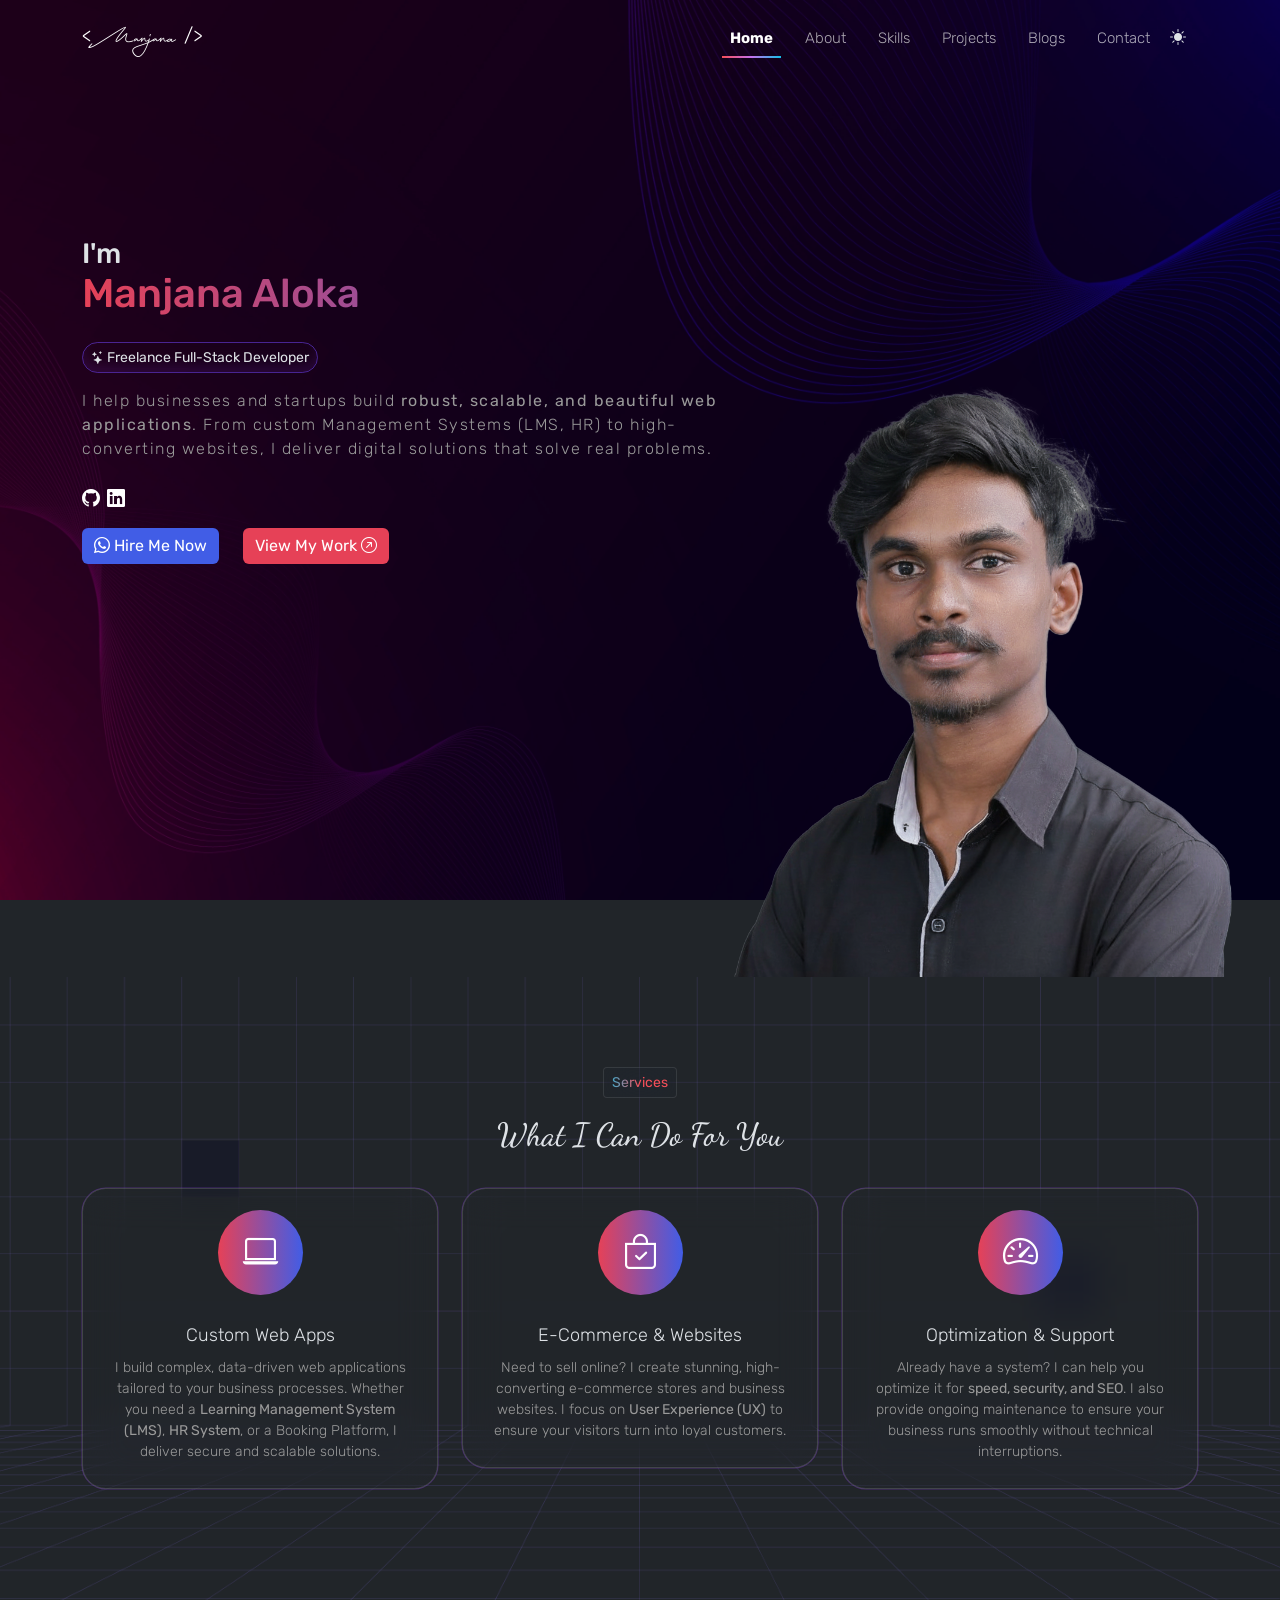
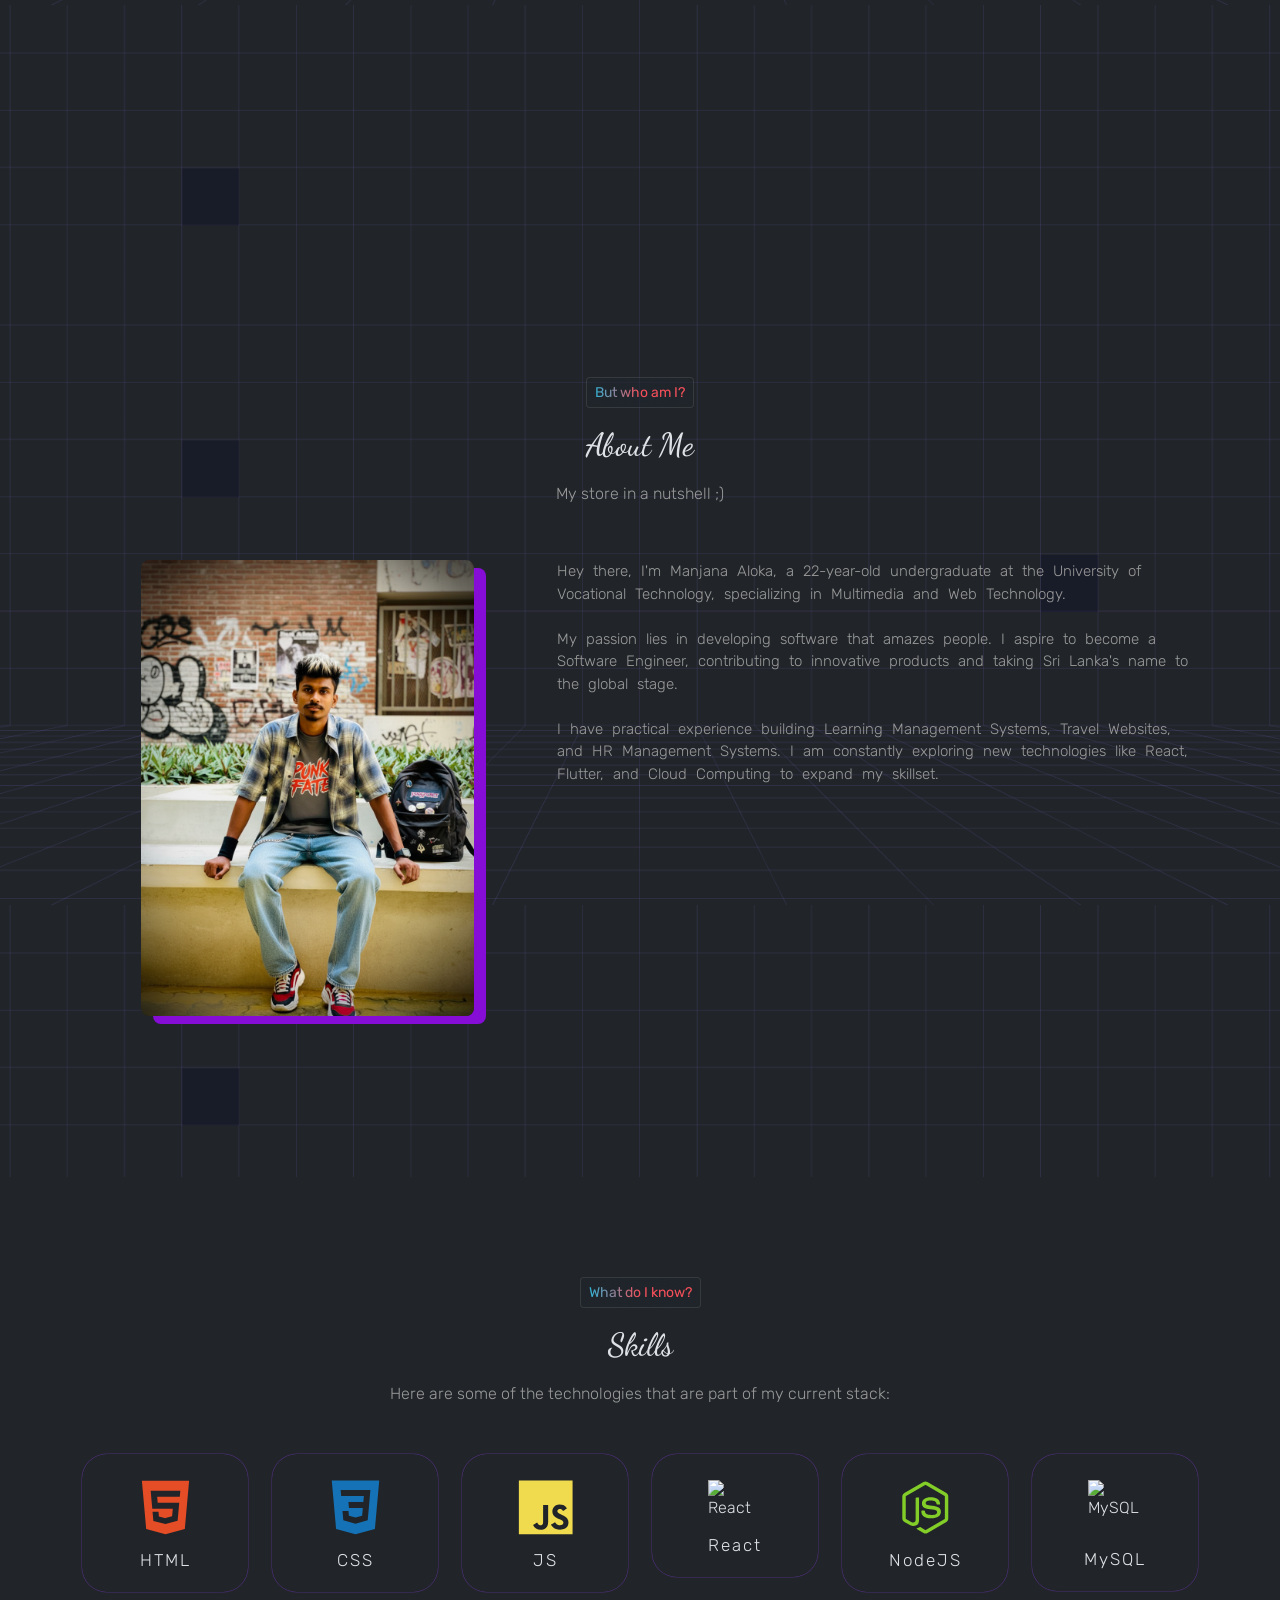
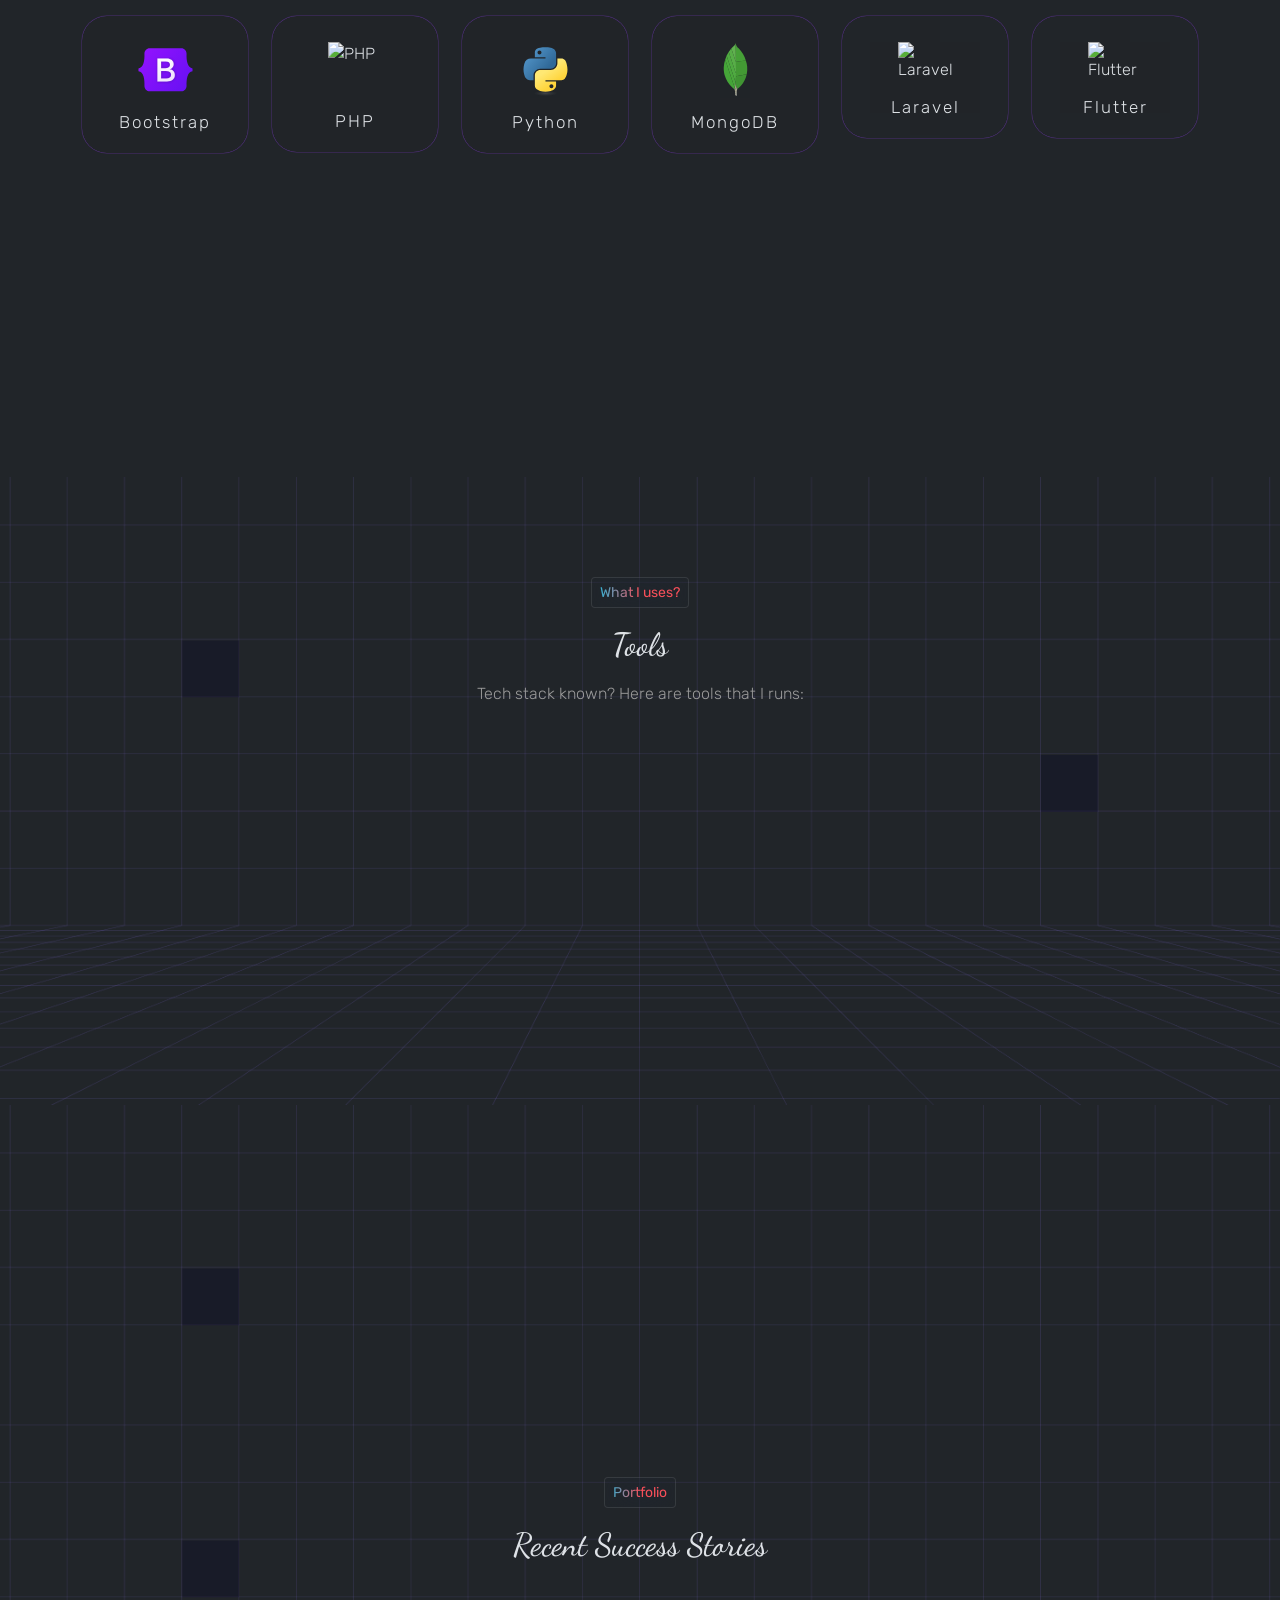
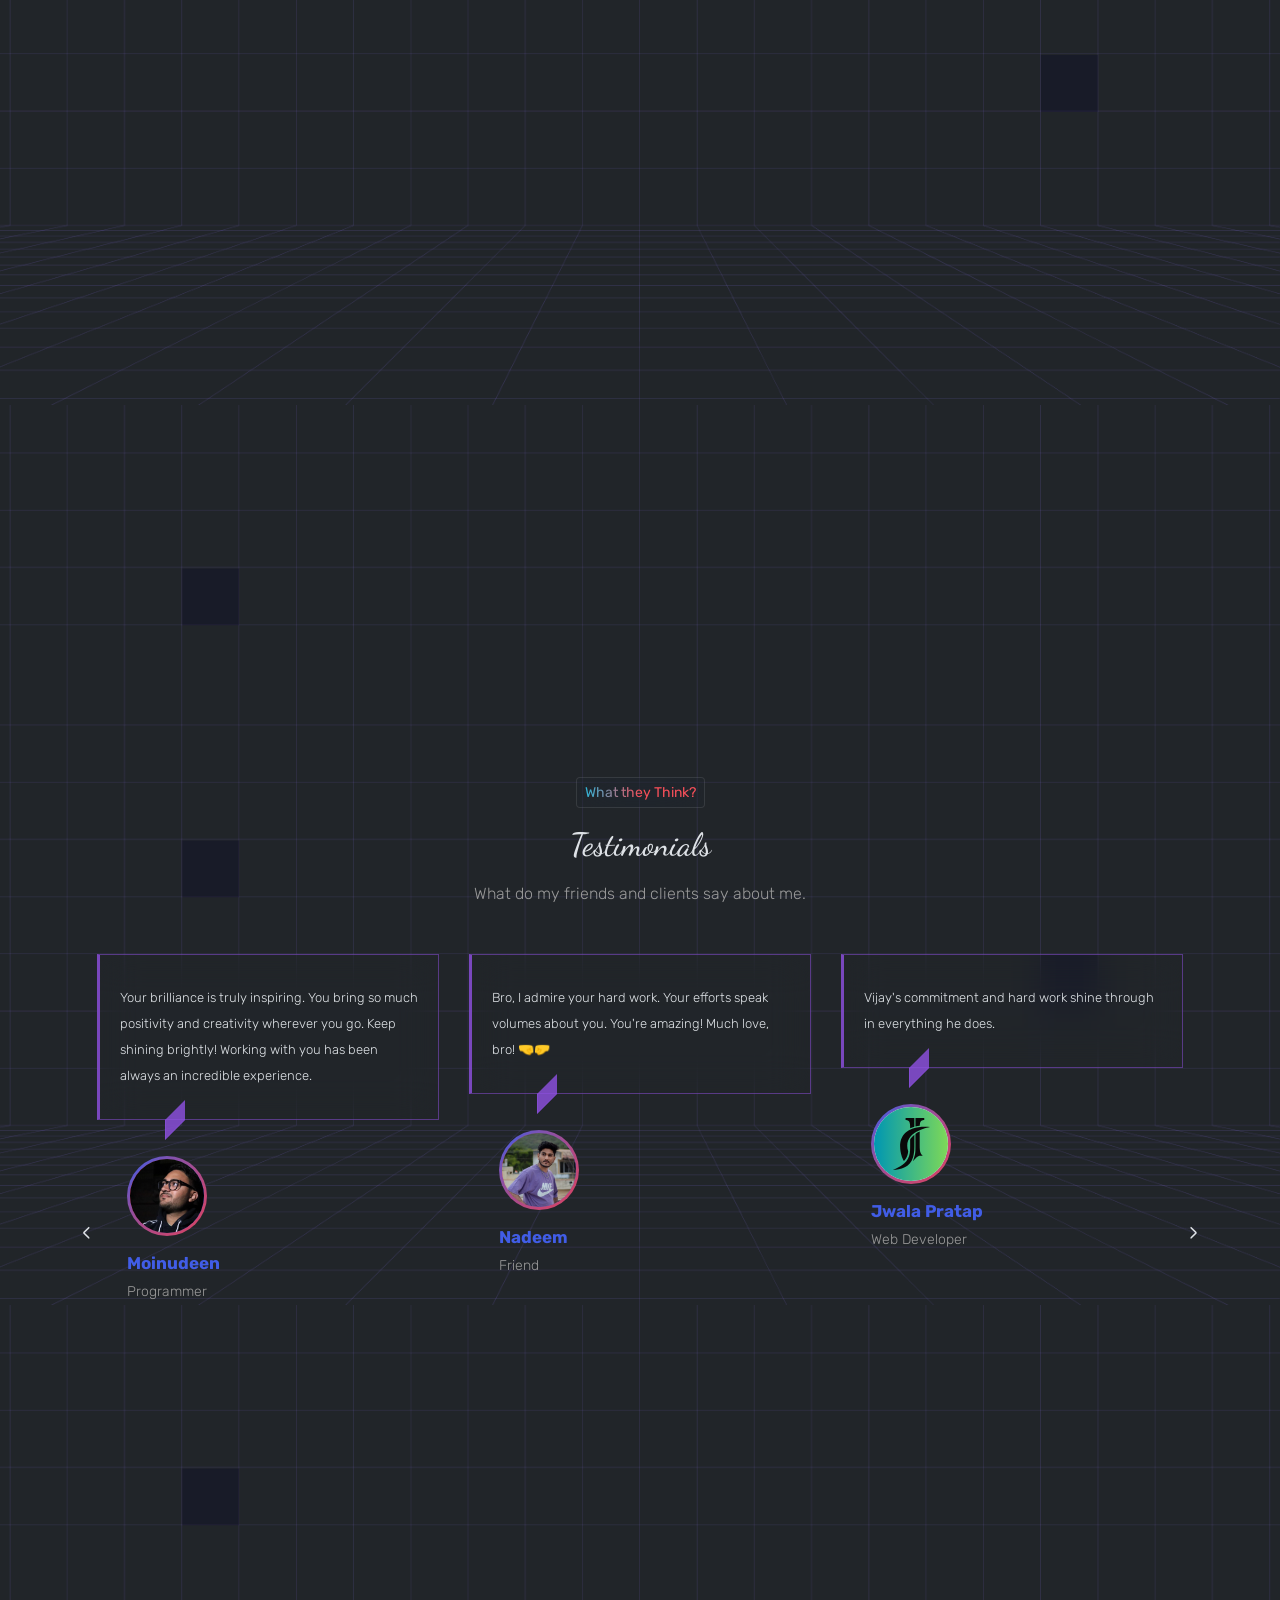
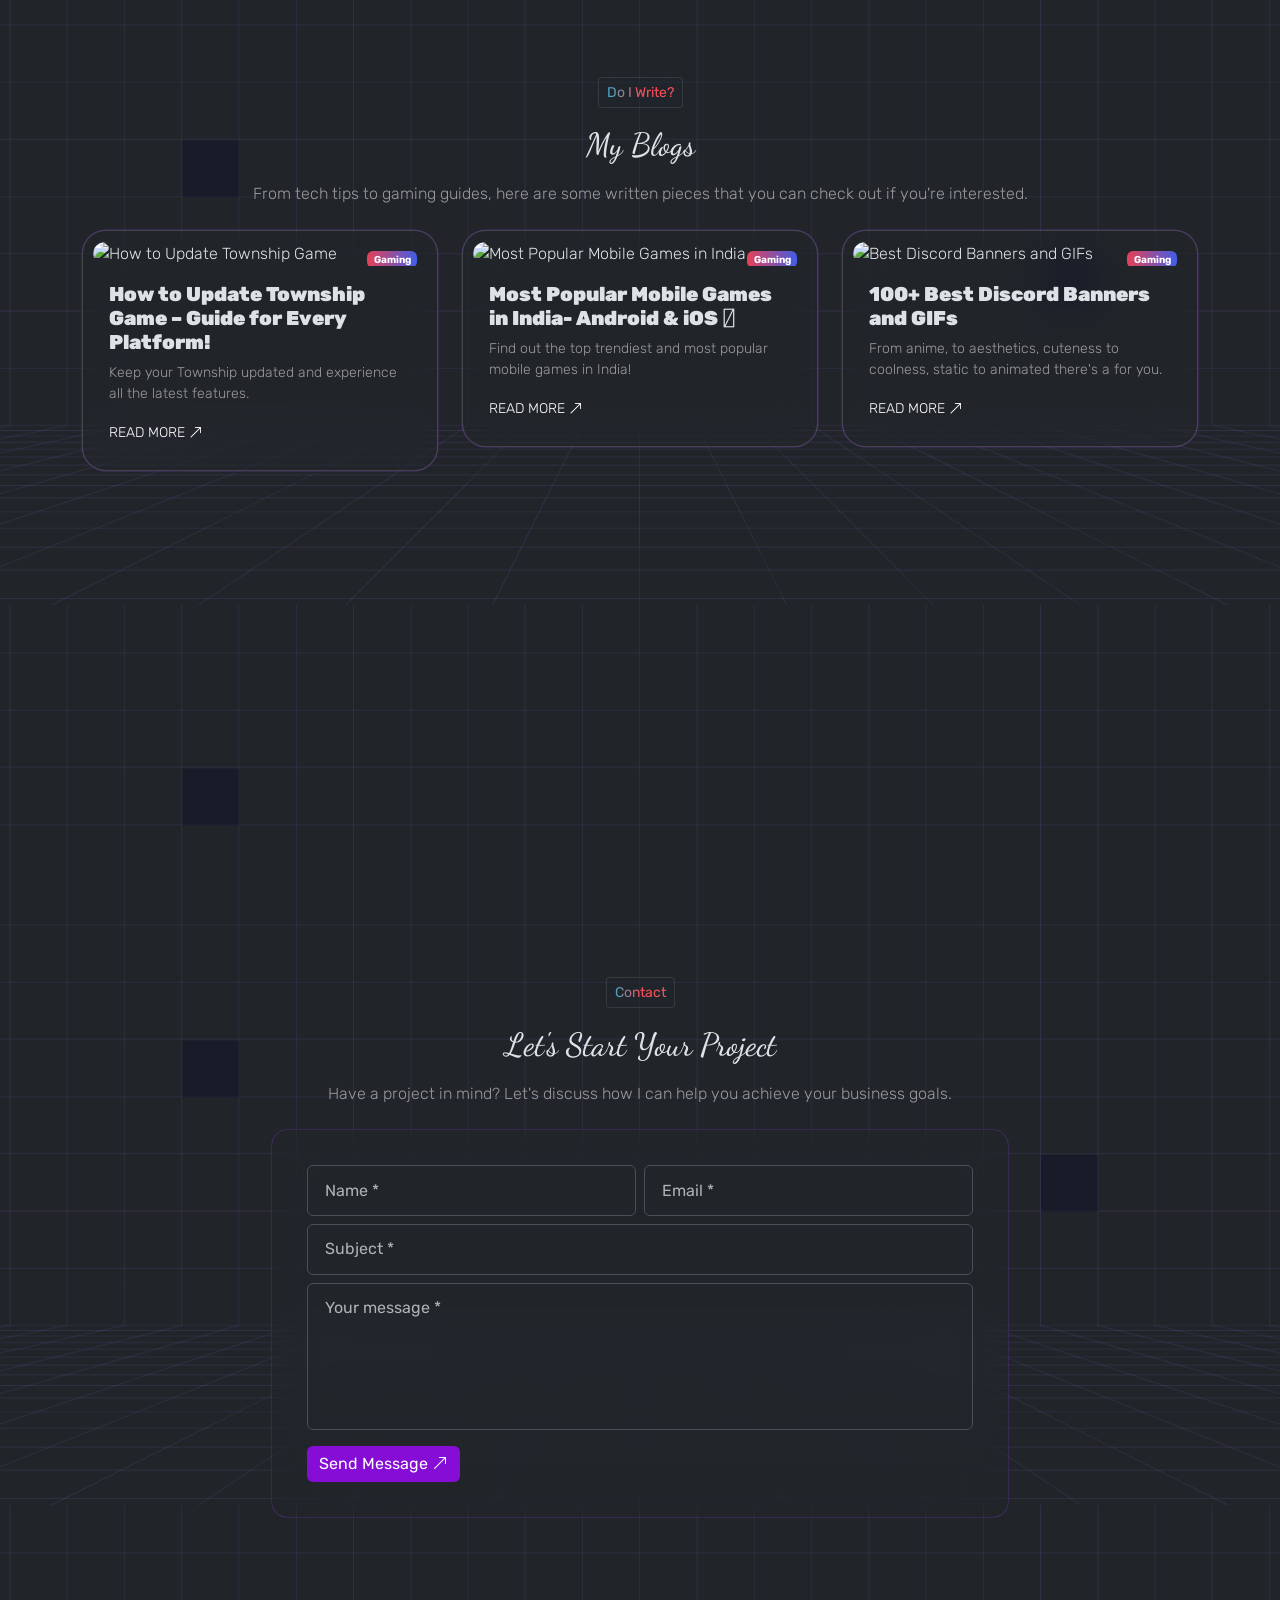
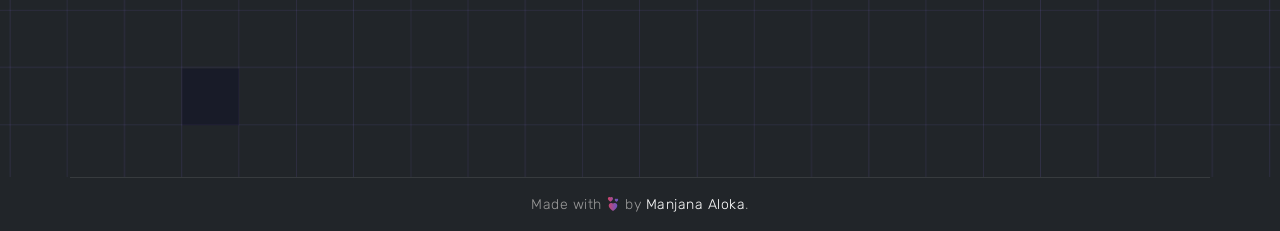
==== index.html @ 44c7d049 "asd" ====
<!DOCTYPE html>
<html lang="en">

<head>
    <meta charset="UTF-8">
    <meta name="viewport" content="width=device-width, initial-scale=1.0">

    <!-- Primary Meta Tags -->
    <title>Manjana Aloka | Expert Full-Stack Developer & Software Engineer in Sri Lanka</title>
    <meta name="title" content="Manjana Aloka | Expert Full-Stack Developer & Software Engineer in Sri Lanka">
    <meta name="description"
        content="Looking for a professional Full-Stack Developer? Manjana Aloka specializes in building custom Web Applications, LMS, and E-commerce solutions. Hire a top-rated software engineer for your next project.">
    <meta name="keywords"
        content="Manjana Aloka, Full-Stack Developer Sri Lanka, Web Developer, Software Engineer, LMS Developer, Custom Web Applications, PHP Developer, React Developer, Freelance Developer Sri Lanka">
    <meta name="author" content="Manjana Aloka">
    <meta name="robots" content="index, follow">

    <!-- Open Graph Meta Tags / Facebook -->
    <meta property="og:type" content="website">
    <meta property="og:url" content="https://manjanaaloka.github.io/manjana/">
    <meta property="og:title" content="Manjana Aloka | Expert Full-Stack Developer & Software Engineer">
    <meta property="og:description"
        content="I build robust, scalable, and beautiful web applications. From custom Management Systems to high-converting websites, I deliver digital solutions that solve real problems.">
    <meta property="og:image" content="assets/images/portrait.png">

    <!-- Twitter Meta Tags -->
    <meta name="twitter:card" content="summary_large_image">
    <meta property="twitter:domain" content="manjanaaloka.github.io">
    <meta property="twitter:url" content="https://manjanaaloka.github.io/manjana/">
    <meta name="twitter:title" content="Manjana Aloka | Expert Full-Stack Developer & Software Engineer">
    <meta name="twitter:description"
        content="I build robust, scalable, and beautiful web applications. From custom Management Systems to high-converting websites, I deliver digital solutions that solve real problems.">
    <meta name="twitter:image" content="assets/images/portrait.png">

    <!-- Schema.org JSON-LD -->
    <script type="application/ld+json">
    {
      "@context": "https://schema.org",
      "@type": "Person",
      "name": "Manjana Aloka",
      "url": "https://manjanaaloka.github.io/manjana/",
      "image": "https://manjanaaloka.github.io/manjana/assets/images/portrait.png",
      "jobTitle": "Full-Stack Developer",
      "worksFor": {
        "@type": "Organization",
        "name": "Freelance"
      },
      "sameAs": [
        "https://github.com/ManjanaAloka",
        "https://www.linkedin.com/in/y-k-m-aloka-3852522a0/"
      ],
      "description": "Expert Full-Stack Developer specializing in custom web applications, LMS, and business solutions."
    }
    </script>



    <!-- Favicon -->
    <link rel="icon" href="assets/images/vj.webp" type="image/x-icon">

    <!-- Google Fonts: Rubik -->
    <link rel="stylesheet" href="https://fonts.googleapis.com/css?family=Rubik&amp;display=swap">

    <!-- Stylesheets -->
    <link rel="stylesheet" href="assets/css/aos.css">
    <link rel="stylesheet" href="assets/css/owl.carousel.min.css">
    <link rel="stylesheet" href="assets/css/bootstrap.min.css">
    <link rel="stylesheet" href="assets/css/bootstrap-icons.min.css">
    <link rel="stylesheet" href="assets/css/style.css">

    <!-- Preload Important resources -->
    <link rel="preload" href="assets/css/aos.css" as="style">
    <link rel="preload" href="assets/css/owl.carousel.min.css" as="style">
    <link rel="preload" href="assets/css/bootstrap.min.css" as="style" />
    <link rel="preload" href="assets/css/bootstrap-icons.min.css" as="style" />
    <link rel="preload" href="assets/css/style.css" as="style" />

    <!-- MS-Clarity Analytics -->
    <script type="text/javascript">
        (function (c, l, a, r, i, t, y) {
            c[a] = c[a] || function () {
                (c[a].q = c[a].q || []).push(arguments)
            };
            t = l.createElement(r);
            t.async = 1;
            t.src = "https://www.clarity.ms/tag/" + i;
            y = l.getElementsByTagName(r)[0];
            y.parentNode.insertBefore(t, y);
        })(window, document, "clarity", "script", "phycesbqlg");
    </script>

</head>

<body data-bs-theme="dark" data-bs-spy="scroll" data-bs-target="#navbar">

    <!-- Preloader -->
    <div id="preloader"></div>

    <!-- Header -->
    <header id="header">
        <nav id="navbar" class="navbar navbar-expand-md">
            <div class="container">
                <a href="/" class="navbar-brand logo">
                    <span>
                        <<span class="logo-name">Manjana
                    </span><span>/></span>
                </a>
                <div class="offcanvas offcanvas-end" tabindex="-1" id="offcanvasNavbar"
                    aria-labelledby="offcanvasNavbarMenu">
                    <div class="offcanvas-header">
                        <a href="/" class="offcanvas-title navbar-brand logo" id="offcanvasNavbarMenu"
                            data-aos="fade-down" data-aos-delay="600">
                            <span class="logo-name">
                                <img src="assets/images/vj.webp" alt="Manjana Aloka">
                            </span>
                        </a>
                        <button type="button" class="navbar-toggler" data-bs-dismiss="offcanvas"
                            aria-label="Close Navigation Menu"><i class="bi bi-x toggle-icon"></i></button>
                    </div>
                    <div class="offcanvas-body">
                        <ul class="navbar-nav nav-underline justify-content-end flex-grow-1">
                            <li class="nav-item" data-aos="fade-down" data-aos-delay="500" data-bs-dismiss="offcanvas">
                                <a href="#hero" class="nav-link active" aria-current="page">Home</a>
                            </li>
                            <li class="nav-item" data-aos="fade-down" data-aos-delay="600" data-bs-dismiss="offcanvas">
                                <a href="#about" class="nav-link">About</a>
                            </li>
                            <li class="nav-item" data-aos="fade-down" data-aos-delay="700" data-bs-dismiss="offcanvas">
                                <a href="#skills" class="nav-link">Skills</a>
                            </li>
                            <li class="nav-item" data-aos="fade-down" data-aos-delay="800" data-bs-dismiss="offcanvas">
                                <a href="#projects" class="nav-link">Projects</a>
                            </li>
                            <li class="nav-item" data-aos="fade-down" data-aos-delay="900" data-bs-dismiss="offcanvas">
                                <a href="#blogs" class="nav-link">Blogs</a>
                            </li>
                            <li class="nav-item" data-aos="fade-down" data-aos-delay="1000" data-bs-dismiss="offcanvas">
                                <a href="#contact" class="nav-link">Contact</a>
                            </li>
                        </ul>
                    </div>
                </div>
                <button class="btn border-0" id="switchTheme" data-aos="fade-down" data-aos-delay="600"><i
                        class="bi bi-brightness-high-fill"></i></button>
                <button class="navbar-toggler border-0" type="button" data-bs-toggle="offcanvas"
                    data-bs-target="#offcanvasNavbar" aria-controls="offcanvasNavbar"
                    aria-label="Toggle Navigation Menu" data-aos="fade-down" data-aos-delay="600"><i
                        class="bi bi-list toggle-icon"></i></button>
            </div>
        </nav>
    </header>

    <!-- Hero -->
    <section id="hero">
        <div class="container">
            <div class="row about-content">
                <div class="col-lg-5 order-lg-2">
                    <div class="hero-portrait">
                        <div class="pic" data-aos="fade-up" data-aos-delay="600"></div>
                    </div>
                </div>
                <div class="col-lg-7 order-lg-1 hero-content">
                    <span class="h3" data-aos="fade-up" data-aos-delay="0">I'm</span>
                    <h1 class="name" data-aos="fade-up" data-aos-delay="200"><span>Manjana Aloka</h1>
                    <button type="button" class="btn btn-sm mt-3 mb-3 btn-showcase" data-aos="fade-up"
                        data-aos-delay="400"><i class="bi bi-stars"></i> Freelance Full-Stack Developer</button>
                    <p class="tagline mb-3" data-aos="fade-up" data-aos-delay="600">
                        I help businesses and startups build <strong>robust, scalable, and beautiful web
                            applications</strong>.
                        From custom Management Systems (LMS, HR) to high-converting websites, I deliver digital
                        solutions that solve real problems.
                    </p>
                    <div class="social-icons pb-2 pt-2 mb-2">
                        <a href="https://github.com/ManjanaAloka" target="_blank" class="github" data-aos="fade-up"
                            data-aos-delay="620"><i class="bi bi-github"></i></a>
                        <a href="https://www.linkedin.com/in/y-k-m-aloka-3852522a0/" target="_blank" class="linkedin"
                            data-aos="fade-up" data-aos-delay="690"><i class="bi bi-linkedin"></i></a>
                    </div>
                    <div class="d-flex call-to-action">
                        <a href="https://wa.me/94766356997" data-aos="fade-up" data-aos-delay="700"><button
                                type="button" class="btn me-4 primary-bg-btn"><i class="bi bi-whatsapp"></i> Hire Me
                                Now</button></a>
                        <a href="#projects" data-aos="fade-up" data-aos-delay="800"><button type="button"
                                class="btn btn-light secondary-bg-btn">View My Work <i
                                    class="bi bi-arrow-up-right-circle"></i></button></a>
                    </div>
                </div>
            </div>
        </div>
    </section>

    <!-- Things I Love -->
    <section id="things-i-love">
        <div class="container">
            <h6 class="text-center"><span class="btn btn-sm theme-button theme-text">Services</span></h6>
            <h2 class="section-heading text-center">What I Can Do For You</h2>
            <div class="row justify-content-center pt-3 gy-4">
                <div class="col-lg-4 col-md-6" data-aos="fade-up">
                    <div class="card">
                        <div class="circle-container">
                            <div class="circle"><i class="bi bi-laptop"></i></div>
                        </div>
                        <div class="card-body">
                            <p class="card-title">Custom Web Apps</p>
                            <p class="card-text">I build complex, data-driven web applications tailored to your business
                                processes. Whether you need a <strong>Learning Management System (LMS)</strong>,
                                <strong>HR System</strong>, or a Booking Platform, I deliver secure and scalable
                                solutions.
                            </p>
                        </div>
                    </div>
                </div>
                <div class="col-lg-4 col-md-6" data-aos="fade-up">
                    <div class="card">
                        <div class="circle-container">
                            <div class="circle"><i class="bi bi-bag-check"></i></i>
                            </div>
                        </div>
                        <div class="card-body">
                            <p class="card-title">E-Commerce & Websites</p>
                            <p class="card-text">Need to sell online? I create stunning, high-converting e-commerce
                                stores and business websites. I focus on <strong>User Experience (UX)</strong> to ensure
                                your visitors turn into loyal customers.</p>
                        </div>
                    </div>
                </div>
                <div class="col-lg-4 col-md-6" data-aos="fade-up">
                    <div class="card">
                        <div class="circle-container">
                            <div class="circle"><i class="bi bi-speedometer2"></i></div>
                        </div>
                        <div class="card-body">
                            <p class="card-title">Optimization & Support</p>
                            <p class="card-text">Already have a system? I can help you optimize it for <strong>speed,
                                    security, and SEO</strong>. I also provide ongoing maintenance to ensure your
                                business runs smoothly without technical interruptions.</p>
                        </div>
                    </div>
                </div>
            </div>
        </div>
    </section>


    <!-- About Me -->
    <section id="about">
        <div class="container">
            <h6 class="text-center"><span class="btn btn-sm theme-button theme-text">But who am I?</span></h6>
            <h2 class="section-heading text-center">About Me</h2>
            <p class="text-center muted-text mt-3 mb-4">My store in a nutshell ;)</p>
            <div class="row justify-content-center" data-aos="fade-down" data-aos-delay="200">
                <div class="col-lg-5 about-portrait">
                    <img src="assets/images/portrait.png" class="img-fluid pic" alt="About Me Portrait">
                </div>
                <div class="col-lg-7">
                    <p class="bio">
                        Hey there, I'm Manjana Aloka, a 22-year-old undergraduate at the University of Vocational
                        Technology, specializing in Multimedia and Web Technology.
                        </br>
                        </br>
                        My passion lies in developing software that amazes people. I aspire to become a Software
                        Engineer, contributing to innovative products and taking Sri Lanka's name to the global stage.
                        </br>
                        </br>
                        I have practical experience building Learning Management Systems, Travel Websites, and HR
                        Management Systems. I am constantly exploring new technologies like React, Flutter, and Cloud
                        Computing to expand my skillset.</p>
                </div>
            </div>
        </div>
    </section>

    <!-- Skills -->
    <section id="skills">
        <div class="container">
            <h6 class="text-center"><span class="btn btn-sm theme-button theme-text">What do I know?</span></h6>
            <h2 class="section-heading text-center">Skills</h2>
            <p class="text-center muted-text mt-3 mb-4">Here are some of the technologies that are part of my current
                stack:
            </p>
            <div class="row justify-content-center row-cols-2 row-cols-md-3 row-cols-lg-6 mt-4 gy-4 skills-container"
                data-aos="fade-up" data-aos-delay="200">
                <div class="col">
                    <div class="skill">
                        <img class="skill-image" src="assets/images/skills/HTML.svg" alt="HTML">
                        <p class="skill-name">HTML</p>
                    </div>
                </div>
                <div class="col">
                    <div class="skill">
                        <img class="skill-image" src="assets/images/skills/CSS.svg" alt="CSS" />
                        <p class="skill-name">CSS</p>
                    </div>
                </div>
                <div class="col">
                    <div class="skill">
                        <img class="skill-image" src="assets/images/skills/JS.svg" alt="JavaScript">
                        <p class="skill-name">JS</p>
                    </div>
                </div>
                <div class="col">
                    <div class="skill">
                        <img class="skill-image"
                            src="https://upload.wikimedia.org/wikipedia/commons/a/a7/React-icon.svg" alt="React">
                        <p class="skill-name">React</p>
                    </div>
                </div>
                <div class="col">
                    <div class="skill">
                        <img class="skill-image" src="assets/images/skills/NodeJS.svg" alt="NodeJS">
                        <p class="skill-name">NodeJS</p>
                    </div>
                </div>
                <div class="col">
                    <div class="skill">
                        <img class="skill-image" src="https://www.vectorlogo.zone/logos/mysql/mysql-official.svg"
                            alt="MySQL" width="200px" height="70px">
                        <p class="skill-name">MySQL</p>
                    </div>
                </div>
                <div class="col">
                    <div class="skill">
                        <img class="skill-image" src="assets/images/skills/Bootstrap.svg" alt="Bootstrap">
                        <p class="skill-name">Bootstrap</p>
                    </div>
                </div>
                <div class="col">
                    <div class="skill">
                        <img class="skill-image" src="https://upload.wikimedia.org/wikipedia/commons/2/27/PHP-logo.svg"
                            alt="PHP" width="200px" height="70px">
                        <p class="skill-name">PHP</p>
                    </div>
                </div>
                <div class="col">
                    <div class="skill">
                        <img class="skill-image" src="assets/images/skills/Python.svg" alt="Python">
                        <p class="skill-name">Python</p>
                    </div>
                </div>
                <div class="col">
                    <div class="skill">
                        <img class="skill-image" src="assets/images/skills/MongoDB.svg" alt="MongoDB">
                        <p class="skill-name">MongoDB</p>
                    </div>
                </div>
                <div class="col">
                    <div class="skill">
                        <img class="skill-image" src="https://upload.wikimedia.org/wikipedia/commons/9/9a/Laravel.svg"
                            alt="Laravel">
                        <p class="skill-name">Laravel</p>
                    </div>
                </div>
                <div class="col">
                    <div class="skill">
                        <img class="skill-image"
                            src="https://storage.googleapis.com/cms-storage-bucket/0dbfcc7a59cd1cf16282.png"
                            alt="Flutter">
                        <p class="skill-name">Flutter</p>
                    </div>
                </div>
            </div>
        </div>
    </section>

    <!-- Tools -->
    <section id="tools">
        <div class="container">
            <h6 class="text-center"><span class="btn btn-sm theme-button theme-text">What I uses?</span></h6>
            <h2 class="section-heading text-center">Tools</h2>
            <p class="text-center muted-text mt-3 mb-4">Tech stack known? Here are tools that I runs:</p>
            <div class="row justify-content-center row-cols-2 row-cols-md-3 row-cols-lg-6 mt-4 gy-4 tools-container"
                data-aos="fade-down" data-aos-delay="200">
                <div class="col">
                    <div class="tool">
                        <img class="tool-image" src="assets/images/tools/vscode.svg" alt="VSCode">
                        <p class="tool-name">VSCode</p>
                    </div>
                </div>
                <div class="col">
                    <div class="tool">
                        <img class="tool-image" src="assets/images/tools/github.svg" alt="Github">
                        <p class="tool-name">Github</p>
                    </div>
                </div>
                <div class="col">
                    <div class="tool">
                        <img class="tool-image" src="assets/images/tools/canva.svg" alt="Canva">
                        <p class="tool-name">Canva</p>
                    </div>
                </div>
                <div class="col">
                    <div class="tool">
                        <img class="tool-image" src="assets/images/tools/ChatGPT.svg" alt="ChatGPT">
                        <p class="tool-name">ChatGPT</p>
                    </div>
                </div>
                <div class="col">
                    <div class="tool">
                        <img class="tool-image" src="assets/images/tools/Gemini.svg" alt="Gemini">
                        <p class="tool-name">Gemini</p>
                    </div>
                </div>
            </div>
        </div>
    </section>

    <!-- Timelines 
    <section id="timelines">
        <div class="container">
            <h6 class="text-center"><span class="btn btn-sm theme-button theme-text">What am Doing?</span></h6>
            <h2 class="section-heading text-center">Timelines</h2>
            <div class="row justify-content-center row-cols-2 row-cols-md-3 row-cols-lg-6 skills-container">
                <div class="col">
                </div>
            </div>
        </div>
    </section> -->


    <!-- Projects -->
    <section id="projects">
        <div class="container">
            <h6 class="text-center"><span class="btn btn-sm theme-button theme-text">Portfolio</span></h6>
            <h2 class="section-heading text-center">Recent Success Stories</h2>
            <div id="project-slider" class="owl-carousel mt-4" data-aos="fade-up" data-aos-delay="200">
                <div class="project-item p-3">
                    <div class="card project-card">
                        <div class="card-body">
                            <div class="d-flex align-items-center">
                                <div class="col-2">
                                    <i class="bi bi-mortarboard-fill fs-1 text-white"></i>
                                </div>
                                <div class="col-7 p-0">
                                    <a href="https://www.onsty.lk" class="card-title title" target="_blank">Onsty.lk</a>
                                    <p class="stacks m-0">HTML | CSS | JS | PHP | MySQL</p>
                                </div>
                                <div class="col-3 align-middle">
                                    <a href="https://www.onsty.lk" class="btn btn-sm primary-bg-btn rounded-5"
                                        target="_blank">Visit <i class="bi bi-arrow-up-right-circle-fill"></i></a>
                                </div>
                            </div>
                        </div>
                        <div class="description-container">
                            <p class="description">A complete LMS handling 200+ students with payment gateway, live
                                broadcasts, and assignment management.
                            </p>
                        </div>
                        <div class="banner-container">
                            <div class="overlay">
                                <a href="https://www.onsty.lk" class="btn" target="_blank"><i
                                        class="bi bi-arrow-up-right-circle-fill"></i></a>
                            </div>
                            <img src="assets/images/projects/pfpfinder-banner.webp" class="card-img-top banner"
                                alt="Onsty LMS Banner">
                        </div>
                    </div>
                </div>

                <div class="project-item p-3">
                    <div class="card project-card">
                        <div class="card-body">
                            <div class="d-flex align-items-center">
                                <div class="col-2">
                                    <i class="bi bi-airplane-engines-fill fs-1 text-white"></i>
                                </div>
                                <div class="col-7 p-0">
                                    <a href="https://www.dreamparadiseisland.com" class="card-title title"
                                        target="_blank">Dream Paradise</a>
                                    <p class="stacks m-0">HTML | CSS | JS | PHP | MySQL</p>
                                </div>
                                <div class="col-3 align-middle">
                                    <a href="https://www.dreamparadiseisland.com"
                                        class="btn btn-sm primary-bg-btn rounded-5" target="_blank">Visit <i
                                            class="bi bi-arrow-up-right-circle-fill"></i></a>
                                </div>
                            </div>
                        </div>
                        <div class="description-container">
                            <p class="description">Travel website showcasing Sri Lanka's services, packages, and
                                galleries with easy booking.
                            </p>
                        </div>
                        <div class="banner-container">
                            <div class="overlay">
                                <a href="https://www.dreamparadiseisland.com" class="btn" target="_blank"><i
                                        class="bi bi-arrow-up-right-circle-fill"></i></a>
                            </div>
                            <img src="assets/images/projects/bikekart-banner.webp" class="card-img-top banner"
                                alt="Dream Paradise Banner">
                        </div>
                    </div>
                </div>

                <div class="project-item p-3">
                    <div class="card project-card">
                        <div class="card-body ">
                            <div class="d-flex align-items-center">
                                <div class="col-2">
                                    <i class="bi bi-people-fill fs-1 text-white"></i>
                                </div>
                                <div class="col-7 p-0">
                                    <span class="card-title title">HR System</span>
                                    <p class="stacks m-0">HTML | CSS | JS | PHP | MySQL</p>
                                </div>
                                <div class="col-3 align-middle">
                                    <a href="https://www.siftroo.com" class="btn btn-sm primary-bg-btn rounded-5"
                                        target="_blank">Visit <i class="bi bi-arrow-up-right-circle-fill"></i></a>
                                </div>
                            </div>
                        </div>
                        <div class="description-container">
                            <p class="description">Web application for business registration, payroll management, and
                                event notifications.
                            </p>
                        </div>
                        <div class="banner-container">
                            <div class="overlay">
                                <a href="https://www.siftroo.com" class="btn" target="_blank"><i
                                        class="bi bi-arrow-up-right-circle-fill"></i></a>
                            </div>
                            <img src="assets/images/projects/simplcalc-banner.webp" class="card-img-top banner"
                                alt="HR System Banner">
                        </div>
                    </div>
                </div>
            </div>
        </div>
    </section>

    <!-- Testimonials -->
    <section id="testimonials">
        <div class="container">
            <h6 class="text-center"><span class="btn btn-sm theme-button theme-text">What they Think?</span></h6>
            <h2 class="section-heading text-center">Testimonials</h2>
            <p class="text-center muted-text mt-3 mb-4">What do my friends and clients say about me.</p>
            <div class="row mt-4 gy-4" data-aos="fade-down" data-aos-delay="200">
                <div class="col-md-12">
                    <div id="testimonial-slider" class="owl-carousel">
                        <div class="testimonial">
                            <p class="description">
                                Your brilliance is truly inspiring. You bring so much positivity and creativity wherever
                                you go. Keep shining brightly! Working with you has been always an incredible
                                experience.
                            </p>
                            <div class="pic">
                                <img src="/assets/images/testimonials/Moinudeen.webp" alt="Moinudeen Pic">
                            </div>
                            <div class="detail">
                                <h4 class="name">Moinudeen</h4>
                                <small class="role">Programmer</small>
                            </div>
                        </div>

                        <div class="testimonial">
                            <p class="description">
                                Bro, I admire your hard work. Your efforts speak volumes about you. You're amazing! Much
                                love, bro! 🤜🤛
                            </p>
                            <div class="pic">
                                <img src="/assets/images/testimonials/Nadeem.webp" alt="Nadeem Pic">
                            </div>
                            <div class="detail">
                                <h4 class="name">Nadeem</h4>
                                <small class="role">Friend</small>
                            </div>
                        </div>

                        <div class="testimonial">
                            <p class="description">
                                Vijay's commitment and hard work shine through in everything he does.
                            </p>
                            <div class="pic">
                                <img src="/assets/images/testimonials/J.svg" alt="Jwala Pratap Pic" class="">
                            </div>
                            <div class="detail">
                                <h4 class="name">Jwala Pratap</h4>
                                <small class="role">Web Developer</small>
                            </div>
                        </div>

                        <div class="testimonial">
                            <p class="description">
                                Working with Vijay has been an incredible experience. His dedication in web development
                                truly shine through his work. He has a remarkable ability to turn ideas into reality &
                                crafting websites that exceed expectations.
                            </p>
                            <div class="pic">
                                <img src="/assets/images/testimonials/Rahul.webp" alt="Rahul Pic">
                            </div>
                            <div class="detail">
                                <h4 class="name">Rahul Sharma</h4>
                                <small class="role">Software Developer</small>
                            </div>
                        </div>
                    </div>
                </div>
            </div>
        </div>
    </section>

    <!-- Blogs -->
    <section id="blogs">
        <div class="container">
            <h6 class="text-center"><span class="btn btn-sm theme-button theme-text">Do I Write?</span></h6>
            <h2 class="section-heading text-center">My Blogs</h2>
            <p class="text-center muted-text mt-3 mb-4">From tech tips to gaming guides, here are some written pieces
                that you can check out if you're interested.</p>
            <div class="row justify-content-center gy-4" data-aos="fade-up" data-aos-delay="600">
                <div class="col-lg-4 col-md-6">
                    <div class="card article-card">
                        <div class="banner-container position-relative">
                            <div class="position-absolute top-0 end-0">
                                <span class="badge">Gaming</span>
                            </div>
                            <img src="https://gamesroid.com/wp-content/uploads/2023/10/How-to-Update-Township.webp"
                                class="card-img-top banner" alt="How to Update Township Game">
                        </div>
                        <div class="card-body">
                            <a href="https://gamesroid.com/how-to-update-township-game/"></a>
                            <h6 class="card-title">How to Update Township Game – Guide for Every Platform!</h6>
                            </a>
                            <p class="card-text description">Keep your Township updated and experience all the latest
                                features.
                            </p>
                            <a href="https://gamesroid.com/how-to-update-township-game/" class="text-decoration-none"
                                target="_blank"><span class="read-more">Read More <i
                                        class="bi bi-arrow-up-right"></i></span></a>
                        </div>
                    </div>
                </div>
                <div class="col-lg-4 col-md-6">
                    <div class="card article-card">
                        <div class="banner-container position-relative">
                            <div class="position-absolute top-0 end-0">
                                <span class="badge">Gaming</span>
                            </div>
                            <img src="https://gamesroid.com/wp-content/uploads/2023/09/Popular-Mobile-Games.webp"
                                class="card-img-top banner" alt="Most Popular Mobile Games in India">
                        </div>
                        <div class="card-body">
                            <a href="https://gamesroid.com/most-popular-mobile-games-in-india/"></a>
                            <h6 class="card-title">Most Popular Mobile Games in India- Android & iOS </h6>
                            </a>
                            <p class="card-text description">Find out the top trendiest and most popular mobile games in
                                India!
                            </p>
                            <a href="https://gamesroid.com/most-popular-mobile-games-in-india/"
                                class="text-decoration-none" target="_blank"><span class="read-more">Read More <i
                                        class="bi bi-arrow-up-right"></i></span></a>
                        </div>
                    </div>
                </div>
                <div class="col-lg-4 col-md-6">
                    <div class="card article-card">
                        <div class="banner-container position-relative">
                            <div class="position-absolute top-0 end-0">
                                <span class="badge">Gaming</span>
                            </div>
                            <img src="https://gamesroid.com/wp-content/uploads/2024/01/Discord-Banners.webp"
                                class="card-img-top banner" alt="Best Discord Banners and GIFs">
                        </div>
                        <div class="card-body">
                            <a href="https://gamesroid.com/best-discord-banners/"></a>
                            <h6 class="card-title">100+ Best Discord Banners and GIFs</h6>
                            </a>
                            <p class="card-text description">From anime, to aesthetics, cuteness to coolness, static to
                                animated there's a for you.</p>
                            <a href="https://gamesroid.com/best-discord-banners/" class="text-decoration-none"
                                target="_blank"><span class="read-more">Read More <i
                                        class="bi bi-arrow-up-right"></i></span></a>
                        </div>
                    </div>
                </div>
            </div>
        </div>
    </section>

    <!-- Contact -->
    <section id="contact">
        <div class="container">
            <h6 class="text-center"><span class="btn btn-sm theme-button theme-text">Contact</span></h6>
            <h2 class="section-heading text-center">Let's Start Your Project</h2>
            <p class="text-center muted-text mt-3 mb-4">Have a project in mind? Let's discuss how I can help you achieve
                your business goals.</p>
            <div class="row justify-content-center" data-aos="fade-down" data-aos-delay="500">
                <div class="col-lg-8">
                    <div class="contact-form">
                        <form action="https://formspree.io/f/xldjelqg" method="POST">
                            <div class="row g-2">
                                <div class="col-md-6">
                                    <div class="form-group">
                                        <input type="text" class="form-control" id="name" name="name"
                                            placeholder="Name *" required>
                                    </div>
                                </div>
                                <div class="col-md-6">
                                    <div class="form-group">
                                        <input type="email" class="form-control" id="email" name="email"
                                            placeholder="Email *" required>
                                    </div>
                                </div>
                                <div class="col-md-12">
                                    <div class="form-group">
                                        <input type="text" class="form-control" id="subject" name="subject"
                                            placeholder="Subject *" required>
                                    </div>
                                </div>
                                <div class="col-md-12">
                                    <div class="form-group">
                                        <textarea style="resize: none;" class="form-control" id="message" name="message"
                                            rows="5" placeholder="Your message *" required></textarea>
                                    </div>
                                </div>
                                <div class="col-md-12">
                                    <button type="submit" class="btn primary-bg-btn mt-2">Send Message <i
                                            class="bi bi-arrow-up-right"></i></button>
                                </div>
                            </div>
                        </form>
                    </div>
                </div>
            </div>
        </div>
    </section>

    <!-- Footer -->
    <footer id="footer">
        <div class="container">
            <p class="text-center copyright-text">Made with <span class="heart-icon"><i class="bi bi-hearts"></i></span>
                by <span>Manjana Aloka</span>.</p>
        </div>
    </footer>

    <button class="btn" id="backToTopButton" onclick="scrollToTop()" style="display: none;">
        <span aria-label="Back to top">
            <svg xmlns="http://www.w3.org/2000/svg" width="20" height="20" fill="currentColor"
                class="bi bi-arrow-up-square" viewBox="0 0 16 16">
                <path fill-rule="evenodd"
                    d="M15 2a1 1 0 0 0-1-1H2a1 1 0 0 0-1 1v12a1 1 0 0 0 1 1h12a1 1 0 0 0 1-1zM0 2a2 2 0 0 1 2-2h12a2 2 0 0 1 2 2v12a2 2 0 0 1-2 2H2a2 2 0 0 1-2-2zm8.5 9.5a.5.5 0 0 1-1 0V5.707L5.354 7.854a.5.5 0 1 1-.708-.708l3-3a.5.5 0 0 1 .708 0l3 3a.5.5 0 0 1-.708.708L8.5 5.707z" />
            </svg>
        </span>
    </button>

    <!-- JavaScript -->
    <script src="assets/js/aos.js" defer></script>
    <script src="assets/js/jquery-3.7.1.min.js" defer></script>
    <script src="assets/js/owl.carousel.min.js" defer></script>
    <script src="assets/js/bootstrap.min.js" defer></script>
    <script src="assets/js/script.js" defer></script>

</body>

</html>
---- assets/css/style.css ----
/*--------------------------------------------------------------
# Global Settings
--------------------------------------------------------------*/

@font-face {
    font-family: 'Agustina';
    src: url('/assets/fonts/Agustina.woff') format('woff');
}

@font-face {
    font-family: 'Dancing Script';
    src: url('/assets/fonts/DancingScript-Medium.ttf') format('truetype');
}


/* Global Variables */

:root {
    --font-family: 'Rubik', sans-serif;
    --primary-color: #415de6;
    --secondary-color: #e64157;
    --tertiary-color: #12c2e9;
    --primary-gradient-color: linear-gradient(90deg, #e64157, #415de6);
    --secondary-gradient-color: linear-gradient(to right, #12c2e9, #f64f59, #f64f59);
    --underline-gradient: linear-gradient(to left, #12c2e9, #c471ed, #f64f59);
    --vertical-gradient: linear-gradient(to top, #12c2e9, #c471ed, #f64f59);
    --transition-default: all .4s ease;
}

body {
    font-family: var(--font-family);
    font-weight: 300;
}

a {
    color: var(--primary-color);
    text-decoration: none;
}

a:hover {
    color: var(--secondary-color);
}


/* Dark Mode */

[data-bs-theme="dark"] {
    position: relative;
    color: rgb(255, 255, 255/1);
    z-index: 0;
}

[data-bs-theme="dark"]::before {
    content: "";
    position: fixed;
    top: 0;
    left: 0;
    width: 100%;
    height: 100%;
    background: #000 url(/assets/images/dark-bg.webp) 50% no-repeat;
    background-size: cover;
    filter: brightness(50%);
    -webkit-filter: brightness(50%);
    z-index: -1;
}


/* Dark Mode styles */

[data-bs-theme="dark"] {
    --text-color: #fff;
    --muted-text: #9a9a9a;
    --bg-color: #212121;
    --btn-color: #fff;
    --offcanvas-bg: rgba(0, 0, 0, 0.9);
    --offcanvas-border-color: rgba(255, 255, 255, 0.2);
}


/* Light Mode */

[data-bs-theme="light"] {
    position: relative;
    color: rgb(255, 255, 255/1);
    z-index: 0;
}

[data-bs-theme="light"]::before {
    content: "";
    position: fixed;
    top: 0;
    left: 0;
    width: 100%;
    height: 100%;
    background: #fff url(/assets/images/light-bg.webp) 50% no-repeat;
    background-size: cover;
    filter: brightness(90%);
    -webkit-filter: brightness(90%);
    z-index: -1;
}


/* Light Mode styles */

[data-bs-theme="light"] {
    --text-color: #000;
    --muted-text: #000;
    --bg-color: #fff;
    --btn-color: #fff;
    --offcanvas-bg: rgba(215, 215, 215, 0.9);
    --offcanvas-border-color: rgba(255, 255, 255, 0.2);
}

*::selection {
    color: var(--primary-color);
}

::-webkit-scrollbar {
    width: 5px;
    background: var(--bg-color);
}

::-webkit-scrollbar-thumb {
    border-radius: 20px;
    background: var(--vertical-gradient);
    box-shadow: inset 2px 2px 2px rgba(255, 255, 255, 0.25), inset -2px -2px -2px rgba(0, 0, 0, 0.25);
    -webkit-box-shadow: inset 2px 2px 2px rgba(255, 255, 255, 0.25), inset -2px -2px -2px rgba(0, 0, 0, 0.25);
}

.social-icons a {
    color: var(--text-color);
    font-size: 18px;
    margin-right: 3px;
    transition: var(--transition-default);
    -webkit-transition: var(--transition-default);
}

.social-icons a:hover {
    color: var(--primary-color);
}

.logo-name {
    font-family: 'Agustina', 'Rubik', sans-serif;
    font-size: 1.2rem;
}

.primary-bg-btn {
    color: var(--btn-color);
    background-color: var(--primary-color);
    border: none;
    transition: var(--transition-default);
    -webkit-transition: var(--transition-default);
}

.primary-bg-btn:hover {
    color: var(--text-color);
    background-color: none;
    border: 1px solid var(--bg-color);
    transform: translate(0, -0.25rem) rotate(0) skewX(0) skewY(0) scaleX(1) scaleY(1);
}

.primary-outline-btn {
    color: var(--btn-color);
    background-color: none;
    border-color: var(--primary-color);
    transition: var(--transition-default);
    -webkit-transition: var(--transition-default);
}

.primary-outline-btn:hover {
    color: var(--text-color);
    background-color: var(--primary-color);
    border: none;
    transform: translate(0, -0.25rem) rotate(0) skewX(0) skewY(0) scaleX(1) scaleY(1);
}

.secondary-bg-btn {
    color: var(--text-color);
    background-color: var(--secondary-color);
    border: none;
}

.secondary-bg-btn:hover {
    color: var(--bg-color);
    background-color: var(--text-color);
    border: 1px solid var(--bg-color);
    transform: translate(0, -0.25rem) rotate(0) skewX(0) skewY(0) scaleX(1) scaleY(1);
}

.tertiary-bg-btn {
    color: var(--text-color);
    background-color: var(--tertiary-color);
    border: none;
    transform: translate(0, -0.25rem) rotate(0) skewX(0) skewY(0) scaleX(1) scaleY(1);
}

.tertiary-bg-btn:hover {
    color: var(--bg-color);
    background-color: var(--text-color);
    border: 1px solid var(--bg-color);
}

.in-progress {
    text-wrap: nowrap;
    background-color: rgba(255, 156, 9, 0.15);
    color: rgb(255, 156, 9);
}

.underline {
    position: relative;
}

.underline::after {
    content: "";
    position: absolute;
    bottom: 0;
    left: 0;
    width: 100%;
    height: 2px;
    background-image: var(--underline-gradient);
}

.underline:hover {
    color: var(--secondary-color);
}

.theme-button {
    border-radius: 4px;
    background: rgba(255, 255, 255, 0.08);
    border: 1px solid rgba(255, 255, 255, 0.1);
    backdrop-filter: saturate(180%) blur(20px);
    -webkit-backdrop-filter: saturate(180%) blur(20px);
}

.theme-text {
    background: var(--secondary-gradient-color);
    -webkit-background-clip: text;
    -webkit-text-fill-color: transparent;
}

.section-heading {
    font-family: 'Dancing Script', var(--font-family);
    margin: 18px 0px;
}

.cursor-not-allowed {
    cursor: not-allowed!important;
}

.muted-text {
    color: var(--muted-text);
}


/* Preloader */

#preloader {
    position: fixed;
    z-index: 99;
    top: 0;
    right: 0;
    bottom: 0;
    left: 0;
    display: block;
    backdrop-filter: blur(20px);
    -webkit-backdrop-filter: blur(20px);
    animation: fadeOutPreloader 1s linear 1s forwards;
    -webkit-animation: fadeOutPreloader 1s linear 1s forwards;
}

@keyframes fadeOutPreloader {
    to {
        opacity: 0;
        visibility: hidden;
    }
}


/*--------------------------------------------------------------
# Header Section
--------------------------------------------------------------*/

#header {
    background: transparent;
    transition: top 0.5s ease;
    -webkit-transition: top 0.5s ease;
}

.fixed-top {
    backdrop-filter: blur(20px);
    -webkit-backdrop-filter: blur(20px);
}

@media (max-width: 767px) {
    #switchTheme {
        display: flex;
        justify-content: end;
        flex-grow: 1;
    }
}

#header .navbar {
    backdrop-filter: 20px;
    -webkit-backdrop-filter: 20px;
    padding: 15px 0;
}

.navbar .toggle-icon {
    color: var(--text-color);
    font-size: 28px;
}

.navbar-toggler:focus {
    box-shadow: none;
    -webkit-box-shadow: none;
}

.offcanvas {
    background-color: var(--offcanvas-bg);
}

.offcanvas.show ul {
    position: absolute;
    justify-content: flex-start!important;
    top: 76.9px;
    left: 15px;
    right: 15px;
    bottom: 15px;
    padding: 10px 15px;
    transition: none;
    -webkit-transition: none;
    border: 2px solid var(--offcanvas-border-color);
}

.fixedHeaderNavbar {
    position: fixed;
    height: 100vh;
}

.navbar-nav>li>.nav-link {
    position: relative;
    font-size: 15px;
    border-bottom: none;
    transition: width 0.35s ease;
    -webkit-transition: width 0.35s ease;
}

.navbar-nav>li>.nav-link.active::after {
    content: "";
    position: absolute;
    bottom: 0;
    left: 0;
    width: 100%;
    height: 2px;
    background-image: var(--underline-gradient);
}

.navbar-nav>li>.nav-link::after {
    content: "";
    position: absolute;
    bottom: 0;
    left: 0;
    width: 0;
    height: 2px;
    background-image: var(--underline-gradient);
    transition: width 0.35s ease;
    -webkit-transition: width 0.35s ease;
}

.navbar-nav>li>.nav-link:hover::after {
    width: 100%;
}


/*--------------------------------------------------------------
# Hero Section
--------------------------------------------------------------*/

#hero {
    position: relative;
    padding: 160px 0px 50px 0px;
    min-height: 100vh;
}

#hero .name {
    background: var(--primary-gradient-color);
    color: transparent;
    background-clip: text;
    -webkit-background-clip: text;
}

#hero .btn-showcase {
    border-radius: 32px;
    border-color: #7042f88b;
    border-width: 1px;
    backdrop-filter: blur(6px);
    -webkit-backdrop-filter: blur(6px);
    box-shadow: inset 0 -7px 11px rgba(141, 53, 229, .136);
    -webkit-box-shadow: inset 0 -7px 11px rgba(141, 53, 229, .136);
    transition: box-shadow .45s cubic-bezier(.6, .6, 0, 1);
    -webkit-transition: box-shadow .45s cubic-bezier(.6, .6, 0, 1);
}

#hero .btn-showcase i {
    font-size: 13px;
}

#hero .btn-showcase:hover {
    box-shadow: inset 0 -7px 11px rgba(141, 53, 229, .536);
}

#hero .badge-button {
    margin-bottom: 15px;
}

#hero .tagline {
    letter-spacing: 1.5px;
    color: var(--muted-text);
}

.hero-portrait .pic {
    position: absolute;
    right: 0;
    top: 0;
    bottom: 0;
    width: 45vw;
    background-size: contain;
    background-position: bottom;
    background-repeat: no-repeat;
    background-image: url(../images/portrait.webp);
}

@media (max-width: 576px) {
    #hero {
        padding: 35px 0px 0px 0px;
    }
    .hero-portrait {
        position: relative;
        overflow: hidden;
        width: 100%;
        max-width: 170px;
        height: 170px;
        max-height: 170px;
        margin: 0 auto;
        border: solid 3px transparent;
        border-radius: 50%;
        background-image: var(--primary-gradient-color), radial-gradient(circle at top left, var(--primary-color), var(--secondary-color));
        ;
        background-origin: border-box;
        background-clip: content-box, border-box;
    }
    .hero-portrait .pic {
        width: 100%;
        background-size: cover;
        background-position: center;
        background-repeat: no-repeat;
        background-image: url(../images/portrait.webp);
    }
    .hero-content {
        margin-top: 35px;
    }
    #hero .btn-showcase {
        font-size: 12px;
    }
    #hero .tagline {
        font-size: 14px;
        letter-spacing: 1.2px;
    }
    #hero .social-icons a {
        font-size: 14px;
        padding: 0px 5px 0px 5px;
    }
    #hero .call-to-action {
        margin-top: 0px;
    }
}


/*--------------------------------------------------------------
# Things I Love Section
--------------------------------------------------------------*/

#things-i-love {
    padding: 90px 0px;
    background-image: url(/assets/images/grid.png);
    background-size: contain;
    min-height: 100vh;
}

#things-i-love .card {
    background-color: transparent;
    padding: 10px;
    border-radius: 24px;
    backdrop-filter: blur(20px);
    -webkit-backdrop-filter: blur(20px);
    box-shadow: 0 0 1px 0 rgba(144, 81, 227, .5), 0 0 0.5px 0.5px rgba(141, 53, 229, .336);
    -webkit-box-shadow: 0 0 1px 0 rgba(144, 81, 227, .5), 0 0 0.5px 0.5px rgba(141, 53, 229, .336);
}

#things-i-love .circle-container {
    display: flex;
    justify-content: center;
    align-items: center;
    height: 100%;
    padding: 11px;
}

#things-i-love .circle {
    display: flex;
    justify-content: center;
    align-items: center;
    width: 85px;
    height: 85px;
    border-radius: 50%;
    color: #fff;
    background: var(--primary-gradient-color);
}

#things-i-love .circle i {
    font-size: 2.2rem;
}

#things-i-love .card-title {
    font-size: 18px;
    text-align: center;
}

#things-i-love .card-text {
    text-align: center;
    font-size: 14px;
    color: var(--muted-text);
}


/*--------------------------------------------------------------
# About Section
--------------------------------------------------------------*/

#about {
    padding: 100px 0px;
    background-image: url(/assets/images/grid.png);
    background-size: contain;
    min-height: 100vh;
}

.about-portrait {
    display: flex;
    padding: 30px 0px 30px 0px;
    justify-content: center;
    align-items: center;
}

.about-portrait::before {
    content: "";
    background-color: transparent;
    height: 300px;
    width: 300px;
    position: absolute;
    z-index: -2;
    box-shadow: 2px 2px 0px inset var(--primary-color), -2px -2px 0px inset transparent;
    -webkit-box-shadow: 2px 2px 0px inset var(--primary-color), -2px -2px 0px inset transparent;
    transition-duration: .5s;
    -webkit-transition-duration: .5s;
}

.about-portrait:hover::before {
    transform: translate(-23px, -23px);
    transition-duration: .5s;
    -webkit-transition-duration: .5s;
}

.about-portrait::after {
    content: "";
    background-color: transparent;
    height: 300px;
    width: 300px;
    position: absolute;
    z-index: -2;
    box-shadow: 2px 2px 0px inset transparent, -2px -2px 0px inset var(--primary-color);
    -webkit-box-shadow: 2px 2px 0px inset transparent, -2px -2px 0px inset var(--primary-color);
    transition-duration: .5s;
    -webkit-transition-duration: .5s;
}

.about-portrait:hover::after {
    transform: translate(35px, 30px);
    transition-duration: .5s;
    -webkit-transition-duration: .5s;
}

.about-portrait .pic {
    width: 70%;
    height: auto;
    border-radius: 0.5rem;
    object-fit: cover;
    box-shadow: 0 0 #0000, 0 0 #0000, 0 0 #0000, 12px 8px 0px 0px #850dd5;
    -webkit-box-shadow: 0 0 #0000, 0 0 #0000, 0 0 #0000, 12px 8px 0px 0px #850dd5;
}

#about .bio {
    padding: 30px 0 30px 0;
    color: var(--muted-text);
    font-size: 15px;
    word-spacing: 5px;
}

@media (max-width: 576px) {
    .about-portrait {
        display: flex;
        padding: 30px 36px 30px 36px;
    }
    .about-portrait .pic {
        width: 90%;
    }
    #about .bio {
        font-size: 14px;
        padding: 30px 15px 30px 15px;
    }
}


/*--------------------------------------------------------------
# Skills Section
--------------------------------------------------------------*/

#skills {
    padding: 100px 0px;
    min-height: 100vh;
}

.skill {
    display: flex;
    align-items: center;
    flex-direction: column;
    background-color: transparent;
    padding: 18px 0px;
    border-radius: 25px;
    backdrop-filter: blur(300px);
    -webkit-backdrop-filter: blur(300px);
    box-shadow: 0 0 1px 0 rgba(144, 81, 227, .5), 0 0 0.5px 0.5px rgba(141, 53, 229, .336);
    -webkit-box-shadow: 0 0 1px 0 rgba(144, 81, 227, .5), 0 0 0.5px 0.5px rgba(141, 53, 229, .336);
}

.skill-image {
    width: 71px;
    padding: 8px;
}

.skill-name {
    letter-spacing: 2px;
    font-size: 17px;
    padding-top: 5px;
    margin: 0;
}


/*--------------------------------------------------------------
# Tools Section
--------------------------------------------------------------*/

#tools {
    padding: 100px 0px 80px 0px;
    background-image: url(/assets/images/grid.png);
    background-size: contain;
    min-height: 100vh;
}

.tool {
    display: flex;
    align-items: center;
    flex-direction: column;
    background-color: transparent;
    padding: 18px 0px;
    border-radius: 25px;
    backdrop-filter: blur(300px);
    -webkit-backdrop-filter: blur(300px);
    box-shadow: 0 0 1px 0 rgba(144, 81, 227, .5), 0 0 0.5px 0.5px rgba(141, 53, 229, .336);
    -webkit-box-shadow: 0 0 1px 0 rgba(144, 81, 227, .5), 0 0 0.5px 0.5px rgba(141, 53, 229, .336);
}

.tool-image {
    width: 71px;
    padding: 8px;
}

.tool-name {
    letter-spacing: 2px;
    font-size: 17px;
    padding-top: 5px;
    margin: 0;
}


/*--------------------------------------------------------------
# Timeline Section
--------------------------------------------------------------*/

#timelines {
    padding: 100px 0px 80px 0px;
}


/*--------------------------------------------------------------
# Projects Section
--------------------------------------------------------------*/

#projects {
    padding: 100px 0px 80px 0px;
    min-height: 100vh;
    background-image: url(/assets/images/grid.png);
    background-size: contain;
}

.project-card {
    background-color: transparent;
    padding: 10px;
    border-radius: 24px;
    backdrop-filter: blur(20px);
    -webkit-backdrop-filter: blur(20px);
    box-shadow: 0 0 1px 0 rgba(144, 81, 227, .5), 0 0 0.5px 0.5px rgba(141, 53, 229, .336);
    -webkit-box-shadow: 0 0 1px 0 rgba(144, 81, 227, .5), 0 0 0.5px 0.5px rgba(141, 53, 229, .336);
}

.project-card .title {
    position: relative;
    font-size: 18px;
    text-decoration: none;
}

.project-card .title::after {
    content: "";
    position: absolute;
    bottom: 0;
    left: 0;
    width: 0;
    height: 2px;
    background-image: var(--underline-gradient);
    transition: width 0.35s ease;
    -webkit-transition: width 0.35s ease;
}

.project-card .title:hover::after {
    width: 100%;
}

.project-card .tagline,
.project-card .stacks,
.project-card .description {
    font-size: 11px;
    color: var(--muted-text);
}

.project-card .in-progress {
    font-size: 11px;
    border-radius: 32px;
}

.project-card .icon {
    max-width: 70%;
}

.project-card .description-container {
    padding-left: inherit;
}

.project-card .description {
    font-size: 14px;
}

.project-card .banner-container {
    position: relative;
    border-radius: 12px;
    overflow: hidden;
}

.project-card .banner {
    border-radius: inherit;
}

.project-card .overlay {
    position: absolute;
    width: 100%;
    height: 100%;
    opacity: 0;
    background-color: rgba(0, 0, 0, 0.8);
    top: 0;
    left: 0;
    border-radius: inherit;
    transition: opacity 0.3s ease;
    -webkit-transition: opacity 0.3s ease;
}

.project-card .banner-container:hover .overlay {
    opacity: 0.9;
}

.project-card .overlay a {
    position: absolute;
    width: 100%;
    height: 100%;
}

.project-card .overlay i {
    position: absolute;
    font-size: 25px;
    top: 40%;
    left: 50%;
    transform: translate(-50%, -50%);
}

.project-card .primary-bg-btn {
    background-color: #850dd5;
}

.project-card .primary-bg-btn:hover {
    background-color: transparent;
    border: 1px solid var(--bg-color);
}


/*--------------------------------------------------------------
# Testimonials Section
--------------------------------------------------------------*/

#testimonials {
    padding: 100px 0px;
    min-height: 100vh;
    background-image: url(/assets/images/grid.png);
    background-size: contain;
}

.testimonial {
    margin: 0 15px;
}

.testimonial .description {
    position: relative;
    font-size: 13px;
    line-height: 26px;
    padding: 30px 20px;
    border: 1px solid rgba(144, 81, 227, .5);
    border-left: 3px solid rgba(144, 81, 227, .8);
    backdrop-filter: blur(20px);
    -webkit-backdrop-filter: blur(20px);
}


/* Notch Icon for Testimonial Div */

.testimonial .description:after {
    position: absolute;
    bottom: -11px;
    left: 65px;
    content: "";
    width: 20px;
    height: 20px;
    background: rgba(144, 81, 227, .8);
    border-bottom: 1px solid rgba(144, 81, 227, .5);
    border-left: 1px solid rgba(144, 81, 227, .5);
    transform: skewY(-45deg);
    -webkit-transform: skewY(-45deg);
}

.testimonial .pic {
    display: inline-block;
    overflow: hidden;
    width: 80px;
    height: 80px;
    margin: 20px 30px 10px;
    border: solid 3px transparent;
    border-radius: 50%;
    background-image: var(--primary-gradient-color), radial-gradient(circle at top left, var(--primary-color), var(--secondary-color));
    ;
    background-origin: border-box;
    background-clip: content-box, border-box;
}

.testimonial .pic img {
    width: 100%;
    height: auto;
}

.testimonial .detail {
    margin: 0 30px;
}

.testimonial .detail .name {
    color: var(--primary-color);
    font-size: 17px;
    font-weight: bold;
    margin: 0 0 5px 0;
}

.testimonial .detail .role {
    font-size: 14px;
    color: var(--muted-text);
}

.owl-nav {
    display: flex;
    position: absolute;
    top: 70%;
    transform: translateY(-50%);
    width: 100%;
    justify-content: space-between;
}

.owl-prev span,
.owl-next span {
    font-size: 25px;
}


/*--------------------------------------------------------------
# Blogs Section
--------------------------------------------------------------*/

#blogs {
    padding: 100px 0px;
    min-height: 100vh;
    background-image: url(/assets/images/grid.png);
    background-size: contain;
}

.article-card {
    background-color: transparent;
    padding: 10px;
    border-radius: 24px;
    backdrop-filter: blur(20px);
    -webkit-backdrop-filter: blur(20px);
    box-shadow: 0 0 1px 0 rgba(144, 81, 227, .5), 0 0 0.5px 0.5px rgba(141, 53, 229, .336);
    -webkit-box-shadow: 0 0 1px 0 rgba(144, 81, 227, .5), 0 0 0.5px 0.5px rgba(141, 53, 229, .336);
}

.article-card .banner-container {
    position: relative;
    border-radius: 12px;
    overflow: hidden;
}

.article-card .badge {
    margin: 10px 10px 0px 0px;
    font-size: 10px;
    background: var(--primary-gradient-color);
}

.article-card .banner {
    border-radius: inherit;
}

.article-card .card-title {
    position: relative;
    font-size: 20px;
    font-weight: 900;
}

.article-card .card-text {
    font-size: 14px;
    color: var(--muted-text);
}

.article-card .read-more {
    position: relative;
    color: var(--text-color);
    text-transform: uppercase;
    font-size: 14px;
}

.article-card .read-more::after {
    content: "";
    position: absolute;
    bottom: 0;
    left: 0;
    width: 0;
    height: 2px;
    background-image: var(--underline-gradient);
    transition: width 0.35s ease;
    -webkit-transition: width 0.35s ease;
}

.article-card .read-more:hover::after {
    width: 80%;
}


/*--------------------------------------------------------------
# Contact Section
--------------------------------------------------------------*/

#contact {
    padding: 100px 0;
    min-height: 100vh;
    background-image: url(/assets/images/grid.png);
    background-size: contain;
}

.contact-form {
    padding: 35px;
    border-radius: 15px;
    background-color: transparent;
    backdrop-filter: blur(20px);
    -webkit-backdrop-filter: blur(20px);
    box-shadow: 0 0 1px 0 rgba(144, 81, 227, .5), 0 0 0.5px 0.5px rgba(141, 53, 229, .336);
    -webkit-box-shadow: 0 0 1px 0 rgba(144, 81, 227, .5), 0 0 0.5px 0.5px rgba(141, 53, 229, .336);
}

.contact-form .form-control {
    padding: 0.775rem 1.05rem;
    background-color: transparent;
    backdrop-filter: blur(20px);
    -webkit-backdrop-filter: blur(20px);
}

.contact-form .form-control:focus {
    box-shadow: none;
    -webkit-box-shadow: none;
    border-color: #850dd5;
}

.contact-form .btn {
    background-color: #850dd5;
}


/*--------------------------------------------------------------
# Footer Section
--------------------------------------------------------------*/

#footer>.container {
    padding: 1rem;
    border-top: 1px solid rgba(255, 255, 255, 0.1);
}

#footer .copyright-text {
    margin: 0;
    font-size: 14px;
    letter-spacing: 0.5px;
    color: var(--muted-text);
}

.copyright-text span {
    color: var(--text-color);
}

.copyright-text .heart-icon {
    background: var(--primary-gradient-color);
    background-clip: text;
    -webkit-background-clip: text;
    text-fill-color: transparent;
    -webkit-text-fill-color: transparent;
}


/*--------- Back To Top ------------*/

#backToTopButton {
    display: none;
    position: fixed;
    right: 10px;
    bottom: 0px;
    z-index: 999;
    transition: var(--transition-default);
    -webkit-transition: var(--transition-default);
}

#backToTopButton:hover {
    color: var(--primary-color);
    transform: translate(0, -0.25rem) rotate(0) skewX(0) skewY(0) scaleX(1) scaleY(1);
}
---- assets/css/style.css ----
/*--------------------------------------------------------------
# Global Settings
--------------------------------------------------------------*/

@font-face {
    font-family: 'Agustina';
    src: url('/assets/fonts/Agustina.woff') format('woff');
}

@font-face {
    font-family: 'Dancing Script';
    src: url('/assets/fonts/DancingScript-Medium.ttf') format('truetype');
}


/* Global Variables */

:root {
    --font-family: 'Rubik', sans-serif;
    --primary-color: #415de6;
    --secondary-color: #e64157;
    --tertiary-color: #12c2e9;
    --primary-gradient-color: linear-gradient(90deg, #e64157, #415de6);
    --secondary-gradient-color: linear-gradient(to right, #12c2e9, #f64f59, #f64f59);
    --underline-gradient: linear-gradient(to left, #12c2e9, #c471ed, #f64f59);
    --vertical-gradient: linear-gradient(to top, #12c2e9, #c471ed, #f64f59);
    --transition-default: all .4s ease;
}

body {
    font-family: var(--font-family);
    font-weight: 300;
}

a {
    color: var(--primary-color);
    text-decoration: none;
}

a:hover {
    color: var(--secondary-color);
}


/* Dark Mode */

[data-bs-theme="dark"] {
    position: relative;
    color: rgb(255, 255, 255/1);
    z-index: 0;
}

[data-bs-theme="dark"]::before {
    content: "";
    position: fixed;
    top: 0;
    left: 0;
    width: 100%;
    height: 100%;
    background: #000 url(/assets/images/dark-bg.webp) 50% no-repeat;
    background-size: cover;
    filter: brightness(50%);
    -webkit-filter: brightness(50%);
    z-index: -1;
}


/* Dark Mode styles */

[data-bs-theme="dark"] {
    --text-color: #fff;
    --muted-text: #9a9a9a;
    --bg-color: #212121;
    --btn-color: #fff;
    --offcanvas-bg: rgba(0, 0, 0, 0.9);
    --offcanvas-border-color: rgba(255, 255, 255, 0.2);
}


/* Light Mode */

[data-bs-theme="light"] {
    position: relative;
    color: rgb(255, 255, 255/1);
    z-index: 0;
}

[data-bs-theme="light"]::before {
    content: "";
    position: fixed;
    top: 0;
    left: 0;
    width: 100%;
    height: 100%;
    background: #fff url(/assets/images/light-bg.webp) 50% no-repeat;
    background-size: cover;
    filter: brightness(90%);
    -webkit-filter: brightness(90%);
    z-index: -1;
}


/* Light Mode styles */

[data-bs-theme="light"] {
    --text-color: #000;
    --muted-text: #000;
    --bg-color: #fff;
    --btn-color: #fff;
    --offcanvas-bg: rgba(215, 215, 215, 0.9);
    --offcanvas-border-color: rgba(255, 255, 255, 0.2);
}

*::selection {
    color: var(--primary-color);
}

::-webkit-scrollbar {
    width: 5px;
    background: var(--bg-color);
}

::-webkit-scrollbar-thumb {
    border-radius: 20px;
    background: var(--vertical-gradient);
    box-shadow: inset 2px 2px 2px rgba(255, 255, 255, 0.25), inset -2px -2px -2px rgba(0, 0, 0, 0.25);
    -webkit-box-shadow: inset 2px 2px 2px rgba(255, 255, 255, 0.25), inset -2px -2px -2px rgba(0, 0, 0, 0.25);
}

.social-icons a {
    color: var(--text-color);
    font-size: 18px;
    margin-right: 3px;
    transition: var(--transition-default);
    -webkit-transition: var(--transition-default);
}

.social-icons a:hover {
    color: var(--primary-color);
}

.logo-name {
    font-family: 'Agustina', 'Rubik', sans-serif;
    font-size: 1.2rem;
}

.primary-bg-btn {
    color: var(--btn-color);
    background-color: var(--primary-color);
    border: none;
    transition: var(--transition-default);
    -webkit-transition: var(--transition-default);
}

.primary-bg-btn:hover {
    color: var(--text-color);
    background-color: none;
    border: 1px solid var(--bg-color);
    transform: translate(0, -0.25rem) rotate(0) skewX(0) skewY(0) scaleX(1) scaleY(1);
}

.primary-outline-btn {
    color: var(--btn-color);
    background-color: none;
    border-color: var(--primary-color);
    transition: var(--transition-default);
    -webkit-transition: var(--transition-default);
}

.primary-outline-btn:hover {
    color: var(--text-color);
    background-color: var(--primary-color);
    border: none;
    transform: translate(0, -0.25rem) rotate(0) skewX(0) skewY(0) scaleX(1) scaleY(1);
}

.secondary-bg-btn {
    color: var(--text-color);
    background-color: var(--secondary-color);
    border: none;
}

.secondary-bg-btn:hover {
    color: var(--bg-color);
    background-color: var(--text-color);
    border: 1px solid var(--bg-color);
    transform: translate(0, -0.25rem) rotate(0) skewX(0) skewY(0) scaleX(1) scaleY(1);
}

.tertiary-bg-btn {
    color: var(--text-color);
    background-color: var(--tertiary-color);
    border: none;
    transform: translate(0, -0.25rem) rotate(0) skewX(0) skewY(0) scaleX(1) scaleY(1);
}

.tertiary-bg-btn:hover {
    color: var(--bg-color);
    background-color: var(--text-color);
    border: 1px solid var(--bg-color);
}

.in-progress {
    text-wrap: nowrap;
    background-color: rgba(255, 156, 9, 0.15);
    color: rgb(255, 156, 9);
}

.underline {
    position: relative;
}

.underline::after {
    content: "";
    position: absolute;
    bottom: 0;
    left: 0;
    width: 100%;
    height: 2px;
    background-image: var(--underline-gradient);
}

.underline:hover {
    color: var(--secondary-color);
}

.theme-button {
    border-radius: 4px;
    background: rgba(255, 255, 255, 0.08);
    border: 1px solid rgba(255, 255, 255, 0.1);
    backdrop-filter: saturate(180%) blur(20px);
    -webkit-backdrop-filter: saturate(180%) blur(20px);
}

.theme-text {
    background: var(--secondary-gradient-color);
    -webkit-background-clip: text;
    -webkit-text-fill-color: transparent;
}

.section-heading {
    font-family: 'Dancing Script', var(--font-family);
    margin: 18px 0px;
}

.cursor-not-allowed {
    cursor: not-allowed!important;
}

.muted-text {
    color: var(--muted-text);
}


/* Preloader */

#preloader {
    position: fixed;
    z-index: 99;
    top: 0;
    right: 0;
    bottom: 0;
    left: 0;
    display: block;
    backdrop-filter: blur(20px);
    -webkit-backdrop-filter: blur(20px);
    animation: fadeOutPreloader 1s linear 1s forwards;
    -webkit-animation: fadeOutPreloader 1s linear 1s forwards;
}

@keyframes fadeOutPreloader {
    to {
        opacity: 0;
        visibility: hidden;
    }
}


/*--------------------------------------------------------------
# Header Section
--------------------------------------------------------------*/

#header {
    background: transparent;
    transition: top 0.5s ease;
    -webkit-transition: top 0.5s ease;
}

.fixed-top {
    backdrop-filter: blur(20px);
    -webkit-backdrop-filter: blur(20px);
}

@media (max-width: 767px) {
    #switchTheme {
        display: flex;
        justify-content: end;
        flex-grow: 1;
    }
}

#header .navbar {
    backdrop-filter: 20px;
    -webkit-backdrop-filter: 20px;
    padding: 15px 0;
}

.navbar .toggle-icon {
    color: var(--text-color);
    font-size: 28px;
}

.navbar-toggler:focus {
    box-shadow: none;
    -webkit-box-shadow: none;
}

.offcanvas {
    background-color: var(--offcanvas-bg);
}

.offcanvas.show ul {
    position: absolute;
    justify-content: flex-start!important;
    top: 76.9px;
    left: 15px;
    right: 15px;
    bottom: 15px;
    padding: 10px 15px;
    transition: none;
    -webkit-transition: none;
    border: 2px solid var(--offcanvas-border-color);
}

.fixedHeaderNavbar {
    position: fixed;
    height: 100vh;
}

.navbar-nav>li>.nav-link {
    position: relative;
    font-size: 15px;
    border-bottom: none;
    transition: width 0.35s ease;
    -webkit-transition: width 0.35s ease;
}

.navbar-nav>li>.nav-link.active::after {
    content: "";
    position: absolute;
    bottom: 0;
    left: 0;
    width: 100%;
    height: 2px;
    background-image: var(--underline-gradient);
}

.navbar-nav>li>.nav-link::after {
    content: "";
    position: absolute;
    bottom: 0;
    left: 0;
    width: 0;
    height: 2px;
    background-image: var(--underline-gradient);
    transition: width 0.35s ease;
    -webkit-transition: width 0.35s ease;
}

.navbar-nav>li>.nav-link:hover::after {
    width: 100%;
}


/*--------------------------------------------------------------
# Hero Section
--------------------------------------------------------------*/

#hero {
    position: relative;
    padding: 160px 0px 50px 0px;
    min-height: 100vh;
}

#hero .name {
    background: var(--primary-gradient-color);
    color: transparent;
    background-clip: text;
    -webkit-background-clip: text;
}

#hero .btn-showcase {
    border-radius: 32px;
    border-color: #7042f88b;
    border-width: 1px;
    backdrop-filter: blur(6px);
    -webkit-backdrop-filter: blur(6px);
    box-shadow: inset 0 -7px 11px rgba(141, 53, 229, .136);
    -webkit-box-shadow: inset 0 -7px 11px rgba(141, 53, 229, .136);
    transition: box-shadow .45s cubic-bezier(.6, .6, 0, 1);
    -webkit-transition: box-shadow .45s cubic-bezier(.6, .6, 0, 1);
}

#hero .btn-showcase i {
    font-size: 13px;
}

#hero .btn-showcase:hover {
    box-shadow: inset 0 -7px 11px rgba(141, 53, 229, .536);
}

#hero .badge-button {
    margin-bottom: 15px;
}

#hero .tagline {
    letter-spacing: 1.5px;
    color: var(--muted-text);
}

.hero-portrait .pic {
    position: absolute;
    right: 0;
    top: 0;
    bottom: 0;
    width: 45vw;
    background-size: contain;
    background-position: bottom;
    background-repeat: no-repeat;
    background-image: url(../images/portrait.webp);
}

@media (max-width: 576px) {
    #hero {
        padding: 35px 0px 0px 0px;
    }
    .hero-portrait {
        position: relative;
        overflow: hidden;
        width: 100%;
        max-width: 170px;
        height: 170px;
        max-height: 170px;
        margin: 0 auto;
        border: solid 3px transparent;
        border-radius: 50%;
        background-image: var(--primary-gradient-color), radial-gradient(circle at top left, var(--primary-color), var(--secondary-color));
        ;
        background-origin: border-box;
        background-clip: content-box, border-box;
    }
    .hero-portrait .pic {
        width: 100%;
        background-size: cover;
        background-position: center;
        background-repeat: no-repeat;
        background-image: url(../images/portrait.webp);
    }
    .hero-content {
        margin-top: 35px;
    }
    #hero .btn-showcase {
        font-size: 12px;
    }
    #hero .tagline {
        font-size: 14px;
        letter-spacing: 1.2px;
    }
    #hero .social-icons a {
        font-size: 14px;
        padding: 0px 5px 0px 5px;
    }
    #hero .call-to-action {
        margin-top: 0px;
    }
}


/*--------------------------------------------------------------
# Things I Love Section
--------------------------------------------------------------*/

#things-i-love {
    padding: 90px 0px;
    background-image: url(/assets/images/grid.png);
    background-size: contain;
    min-height: 100vh;
}

#things-i-love .card {
    background-color: transparent;
    padding: 10px;
    border-radius: 24px;
    backdrop-filter: blur(20px);
    -webkit-backdrop-filter: blur(20px);
    box-shadow: 0 0 1px 0 rgba(144, 81, 227, .5), 0 0 0.5px 0.5px rgba(141, 53, 229, .336);
    -webkit-box-shadow: 0 0 1px 0 rgba(144, 81, 227, .5), 0 0 0.5px 0.5px rgba(141, 53, 229, .336);
}

#things-i-love .circle-container {
    display: flex;
    justify-content: center;
    align-items: center;
    height: 100%;
    padding: 11px;
}

#things-i-love .circle {
    display: flex;
    justify-content: center;
    align-items: center;
    width: 85px;
    height: 85px;
    border-radius: 50%;
    color: #fff;
    background: var(--primary-gradient-color);
}

#things-i-love .circle i {
    font-size: 2.2rem;
}

#things-i-love .card-title {
    font-size: 18px;
    text-align: center;
}

#things-i-love .card-text {
    text-align: center;
    font-size: 14px;
    color: var(--muted-text);
}


/*--------------------------------------------------------------
# About Section
--------------------------------------------------------------*/

#about {
    padding: 100px 0px;
    background-image: url(/assets/images/grid.png);
    background-size: contain;
    min-height: 100vh;
}

.about-portrait {
    display: flex;
    padding: 30px 0px 30px 0px;
    justify-content: center;
    align-items: center;
}

.about-portrait::before {
    content: "";
    background-color: transparent;
    height: 300px;
    width: 300px;
    position: absolute;
    z-index: -2;
    box-shadow: 2px 2px 0px inset var(--primary-color), -2px -2px 0px inset transparent;
    -webkit-box-shadow: 2px 2px 0px inset var(--primary-color), -2px -2px 0px inset transparent;
    transition-duration: .5s;
    -webkit-transition-duration: .5s;
}

.about-portrait:hover::before {
    transform: translate(-23px, -23px);
    transition-duration: .5s;
    -webkit-transition-duration: .5s;
}

.about-portrait::after {
    content: "";
    background-color: transparent;
    height: 300px;
    width: 300px;
    position: absolute;
    z-index: -2;
    box-shadow: 2px 2px 0px inset transparent, -2px -2px 0px inset var(--primary-color);
    -webkit-box-shadow: 2px 2px 0px inset transparent, -2px -2px 0px inset var(--primary-color);
    transition-duration: .5s;
    -webkit-transition-duration: .5s;
}

.about-portrait:hover::after {
    transform: translate(35px, 30px);
    transition-duration: .5s;
    -webkit-transition-duration: .5s;
}

.about-portrait .pic {
    width: 70%;
    height: auto;
    border-radius: 0.5rem;
    object-fit: cover;
    box-shadow: 0 0 #0000, 0 0 #0000, 0 0 #0000, 12px 8px 0px 0px #850dd5;
    -webkit-box-shadow: 0 0 #0000, 0 0 #0000, 0 0 #0000, 12px 8px 0px 0px #850dd5;
}

#about .bio {
    padding: 30px 0 30px 0;
    color: var(--muted-text);
    font-size: 15px;
    word-spacing: 5px;
}

@media (max-width: 576px) {
    .about-portrait {
        display: flex;
        padding: 30px 36px 30px 36px;
    }
    .about-portrait .pic {
        width: 90%;
    }
    #about .bio {
        font-size: 14px;
        padding: 30px 15px 30px 15px;
    }
}


/*--------------------------------------------------------------
# Skills Section
--------------------------------------------------------------*/

#skills {
    padding: 100px 0px;
    min-height: 100vh;
}

.skill {
    display: flex;
    align-items: center;
    flex-direction: column;
    background-color: transparent;
    padding: 18px 0px;
    border-radius: 25px;
    backdrop-filter: blur(300px);
    -webkit-backdrop-filter: blur(300px);
    box-shadow: 0 0 1px 0 rgba(144, 81, 227, .5), 0 0 0.5px 0.5px rgba(141, 53, 229, .336);
    -webkit-box-shadow: 0 0 1px 0 rgba(144, 81, 227, .5), 0 0 0.5px 0.5px rgba(141, 53, 229, .336);
}

.skill-image {
    width: 71px;
    padding: 8px;
}

.skill-name {
    letter-spacing: 2px;
    font-size: 17px;
    padding-top: 5px;
    margin: 0;
}


/*--------------------------------------------------------------
# Tools Section
--------------------------------------------------------------*/

#tools {
    padding: 100px 0px 80px 0px;
    background-image: url(/assets/images/grid.png);
    background-size: contain;
    min-height: 100vh;
}

.tool {
    display: flex;
    align-items: center;
    flex-direction: column;
    background-color: transparent;
    padding: 18px 0px;
    border-radius: 25px;
    backdrop-filter: blur(300px);
    -webkit-backdrop-filter: blur(300px);
    box-shadow: 0 0 1px 0 rgba(144, 81, 227, .5), 0 0 0.5px 0.5px rgba(141, 53, 229, .336);
    -webkit-box-shadow: 0 0 1px 0 rgba(144, 81, 227, .5), 0 0 0.5px 0.5px rgba(141, 53, 229, .336);
}

.tool-image {
    width: 71px;
    padding: 8px;
}

.tool-name {
    letter-spacing: 2px;
    font-size: 17px;
    padding-top: 5px;
    margin: 0;
}


/*--------------------------------------------------------------
# Timeline Section
--------------------------------------------------------------*/

#timelines {
    padding: 100px 0px 80px 0px;
}


/*--------------------------------------------------------------
# Projects Section
--------------------------------------------------------------*/

#projects {
    padding: 100px 0px 80px 0px;
    min-height: 100vh;
    background-image: url(/assets/images/grid.png);
    background-size: contain;
}

.project-card {
    background-color: transparent;
    padding: 10px;
    border-radius: 24px;
    backdrop-filter: blur(20px);
    -webkit-backdrop-filter: blur(20px);
    box-shadow: 0 0 1px 0 rgba(144, 81, 227, .5), 0 0 0.5px 0.5px rgba(141, 53, 229, .336);
    -webkit-box-shadow: 0 0 1px 0 rgba(144, 81, 227, .5), 0 0 0.5px 0.5px rgba(141, 53, 229, .336);
}

.project-card .title {
    position: relative;
    font-size: 18px;
    text-decoration: none;
}

.project-card .title::after {
    content: "";
    position: absolute;
    bottom: 0;
    left: 0;
    width: 0;
    height: 2px;
    background-image: var(--underline-gradient);
    transition: width 0.35s ease;
    -webkit-transition: width 0.35s ease;
}

.project-card .title:hover::after {
    width: 100%;
}

.project-card .tagline,
.project-card .stacks,
.project-card .description {
    font-size: 11px;
    color: var(--muted-text);
}

.project-card .in-progress {
    font-size: 11px;
    border-radius: 32px;
}

.project-card .icon {
    max-width: 70%;
}

.project-card .description-container {
    padding-left: inherit;
}

.project-card .description {
    font-size: 14px;
}

.project-card .banner-container {
    position: relative;
    border-radius: 12px;
    overflow: hidden;
}

.project-card .banner {
    border-radius: inherit;
}

.project-card .overlay {
    position: absolute;
    width: 100%;
    height: 100%;
    opacity: 0;
    background-color: rgba(0, 0, 0, 0.8);
    top: 0;
    left: 0;
    border-radius: inherit;
    transition: opacity 0.3s ease;
    -webkit-transition: opacity 0.3s ease;
}

.project-card .banner-container:hover .overlay {
    opacity: 0.9;
}

.project-card .overlay a {
    position: absolute;
    width: 100%;
    height: 100%;
}

.project-card .overlay i {
    position: absolute;
    font-size: 25px;
    top: 40%;
    left: 50%;
    transform: translate(-50%, -50%);
}

.project-card .primary-bg-btn {
    background-color: #850dd5;
}

.project-card .primary-bg-btn:hover {
    background-color: transparent;
    border: 1px solid var(--bg-color);
}


/*--------------------------------------------------------------
# Testimonials Section
--------------------------------------------------------------*/

#testimonials {
    padding: 100px 0px;
    min-height: 100vh;
    background-image: url(/assets/images/grid.png);
    background-size: contain;
}

.testimonial {
    margin: 0 15px;
}

.testimonial .description {
    position: relative;
    font-size: 13px;
    line-height: 26px;
    padding: 30px 20px;
    border: 1px solid rgba(144, 81, 227, .5);
    border-left: 3px solid rgba(144, 81, 227, .8);
    backdrop-filter: blur(20px);
    -webkit-backdrop-filter: blur(20px);
}


/* Notch Icon for Testimonial Div */

.testimonial .description:after {
    position: absolute;
    bottom: -11px;
    left: 65px;
    content: "";
    width: 20px;
    height: 20px;
    background: rgba(144, 81, 227, .8);
    border-bottom: 1px solid rgba(144, 81, 227, .5);
    border-left: 1px solid rgba(144, 81, 227, .5);
    transform: skewY(-45deg);
    -webkit-transform: skewY(-45deg);
}

.testimonial .pic {
    display: inline-block;
    overflow: hidden;
    width: 80px;
    height: 80px;
    margin: 20px 30px 10px;
    border: solid 3px transparent;
    border-radius: 50%;
    background-image: var(--primary-gradient-color), radial-gradient(circle at top left, var(--primary-color), var(--secondary-color));
    ;
    background-origin: border-box;
    background-clip: content-box, border-box;
}

.testimonial .pic img {
    width: 100%;
    height: auto;
}

.testimonial .detail {
    margin: 0 30px;
}

.testimonial .detail .name {
    color: var(--primary-color);
    font-size: 17px;
    font-weight: bold;
    margin: 0 0 5px 0;
}

.testimonial .detail .role {
    font-size: 14px;
    color: var(--muted-text);
}

.owl-nav {
    display: flex;
    position: absolute;
    top: 70%;
    transform: translateY(-50%);
    width: 100%;
    justify-content: space-between;
}

.owl-prev span,
.owl-next span {
    font-size: 25px;
}


/*--------------------------------------------------------------
# Blogs Section
--------------------------------------------------------------*/

#blogs {
    padding: 100px 0px;
    min-height: 100vh;
    background-image: url(/assets/images/grid.png);
    background-size: contain;
}

.article-card {
    background-color: transparent;
    padding: 10px;
    border-radius: 24px;
    backdrop-filter: blur(20px);
    -webkit-backdrop-filter: blur(20px);
    box-shadow: 0 0 1px 0 rgba(144, 81, 227, .5), 0 0 0.5px 0.5px rgba(141, 53, 229, .336);
    -webkit-box-shadow: 0 0 1px 0 rgba(144, 81, 227, .5), 0 0 0.5px 0.5px rgba(141, 53, 229, .336);
}

.article-card .banner-container {
    position: relative;
    border-radius: 12px;
    overflow: hidden;
}

.article-card .badge {
    margin: 10px 10px 0px 0px;
    font-size: 10px;
    background: var(--primary-gradient-color);
}

.article-card .banner {
    border-radius: inherit;
}

.article-card .card-title {
    position: relative;
    font-size: 20px;
    font-weight: 900;
}

.article-card .card-text {
    font-size: 14px;
    color: var(--muted-text);
}

.article-card .read-more {
    position: relative;
    color: var(--text-color);
    text-transform: uppercase;
    font-size: 14px;
}

.article-card .read-more::after {
    content: "";
    position: absolute;
    bottom: 0;
    left: 0;
    width: 0;
    height: 2px;
    background-image: var(--underline-gradient);
    transition: width 0.35s ease;
    -webkit-transition: width 0.35s ease;
}

.article-card .read-more:hover::after {
    width: 80%;
}


/*--------------------------------------------------------------
# Contact Section
--------------------------------------------------------------*/

#contact {
    padding: 100px 0;
    min-height: 100vh;
    background-image: url(/assets/images/grid.png);
    background-size: contain;
}

.contact-form {
    padding: 35px;
    border-radius: 15px;
    background-color: transparent;
    backdrop-filter: blur(20px);
    -webkit-backdrop-filter: blur(20px);
    box-shadow: 0 0 1px 0 rgba(144, 81, 227, .5), 0 0 0.5px 0.5px rgba(141, 53, 229, .336);
    -webkit-box-shadow: 0 0 1px 0 rgba(144, 81, 227, .5), 0 0 0.5px 0.5px rgba(141, 53, 229, .336);
}

.contact-form .form-control {
    padding: 0.775rem 1.05rem;
    background-color: transparent;
    backdrop-filter: blur(20px);
    -webkit-backdrop-filter: blur(20px);
}

.contact-form .form-control:focus {
    box-shadow: none;
    -webkit-box-shadow: none;
    border-color: #850dd5;
}

.contact-form .btn {
    background-color: #850dd5;
}


/*--------------------------------------------------------------
# Footer Section
--------------------------------------------------------------*/

#footer>.container {
    padding: 1rem;
    border-top: 1px solid rgba(255, 255, 255, 0.1);
}

#footer .copyright-text {
    margin: 0;
    font-size: 14px;
    letter-spacing: 0.5px;
    color: var(--muted-text);
}

.copyright-text span {
    color: var(--text-color);
}

.copyright-text .heart-icon {
    background: var(--primary-gradient-color);
    background-clip: text;
    -webkit-background-clip: text;
    text-fill-color: transparent;
    -webkit-text-fill-color: transparent;
}


/*--------- Back To Top ------------*/

#backToTopButton {
    display: none;
    position: fixed;
    right: 10px;
    bottom: 0px;
    z-index: 999;
    transition: var(--transition-default);
    -webkit-transition: var(--transition-default);
}

#backToTopButton:hover {
    color: var(--primary-color);
    transform: translate(0, -0.25rem) rotate(0) skewX(0) skewY(0) scaleX(1) scaleY(1);
}
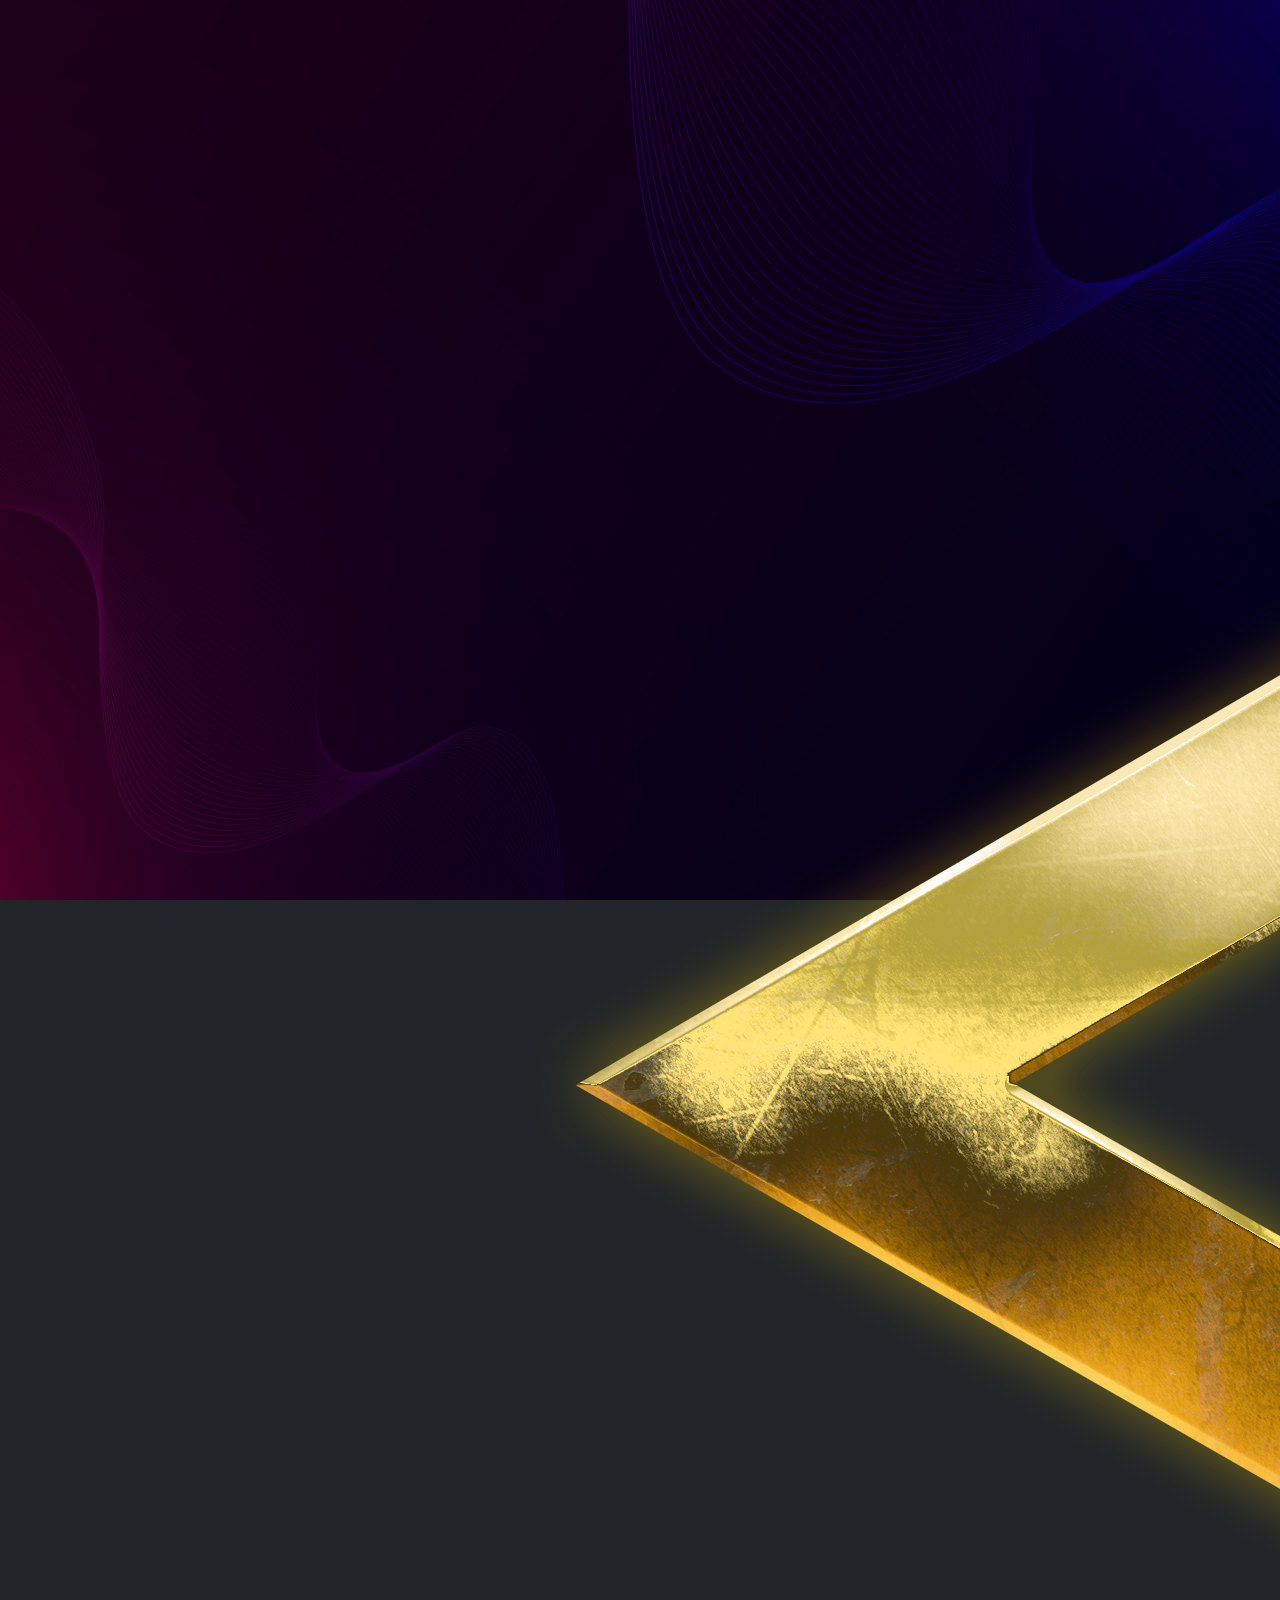
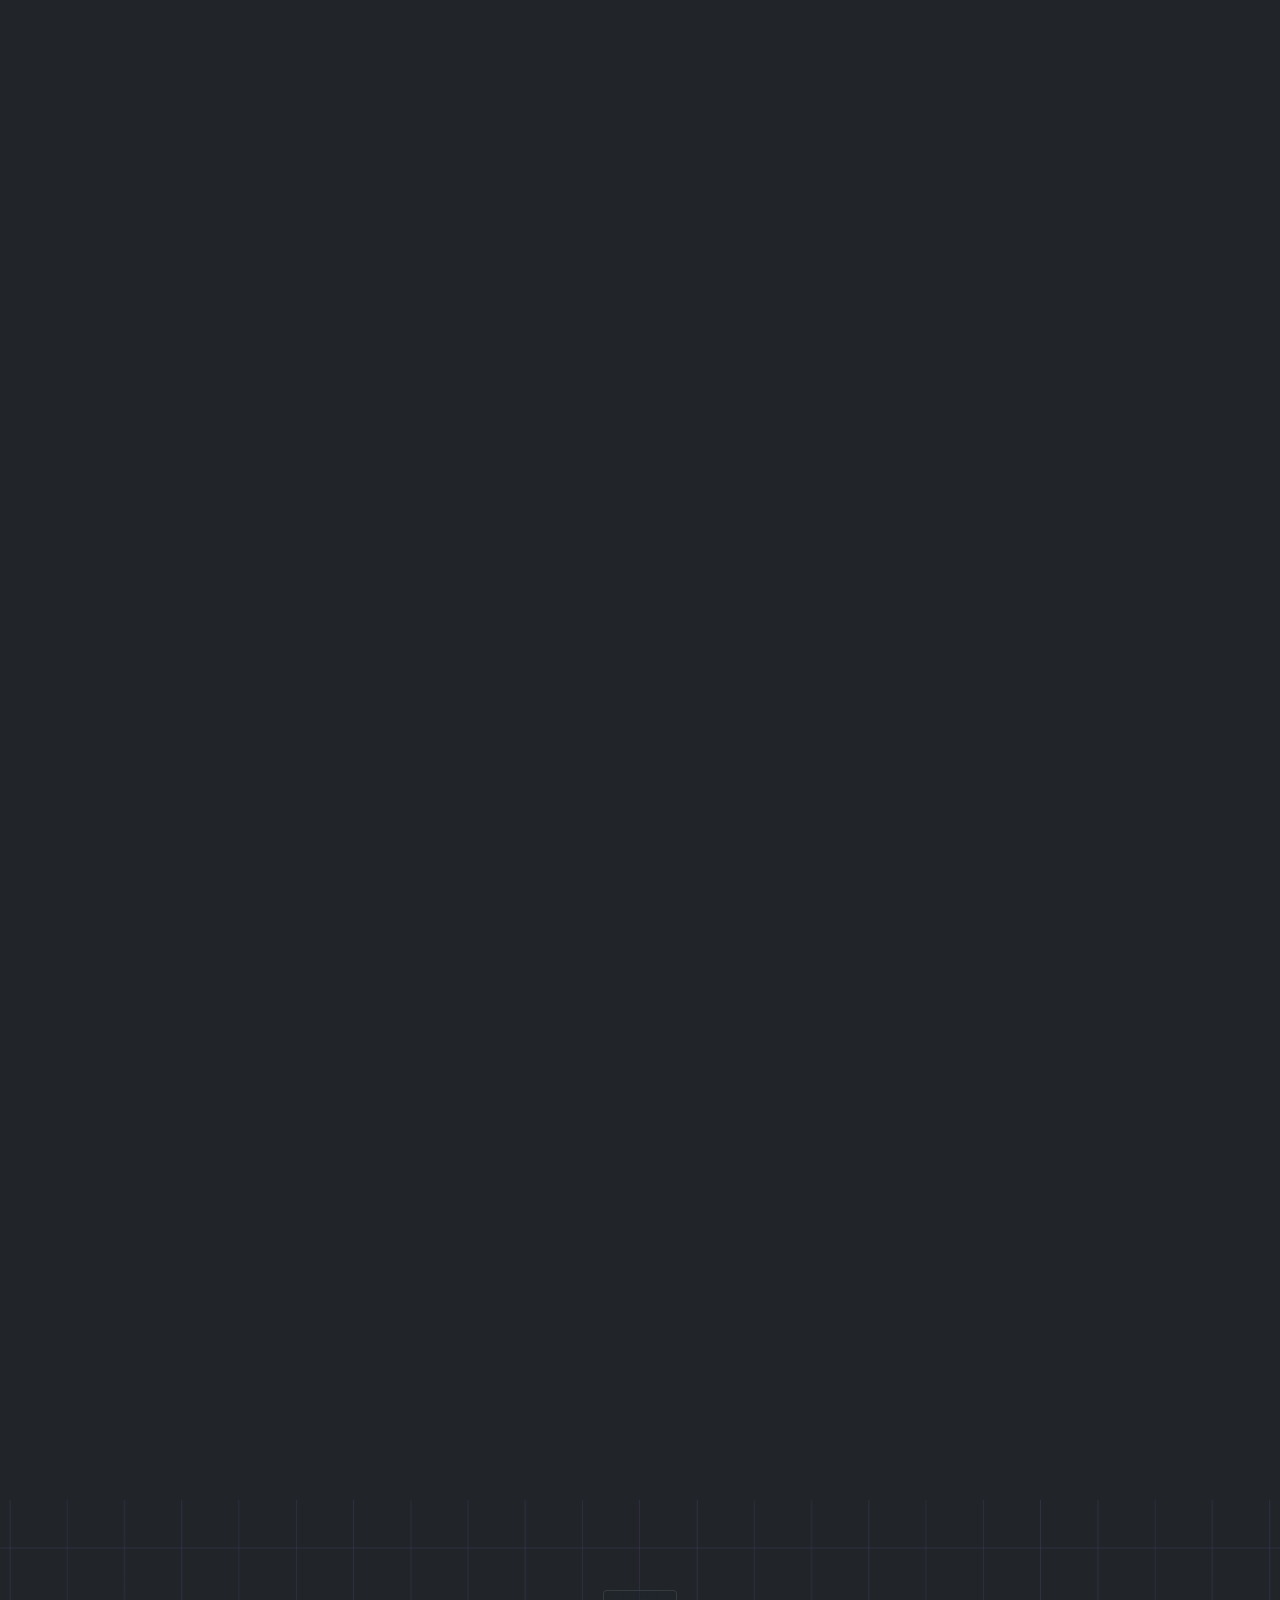
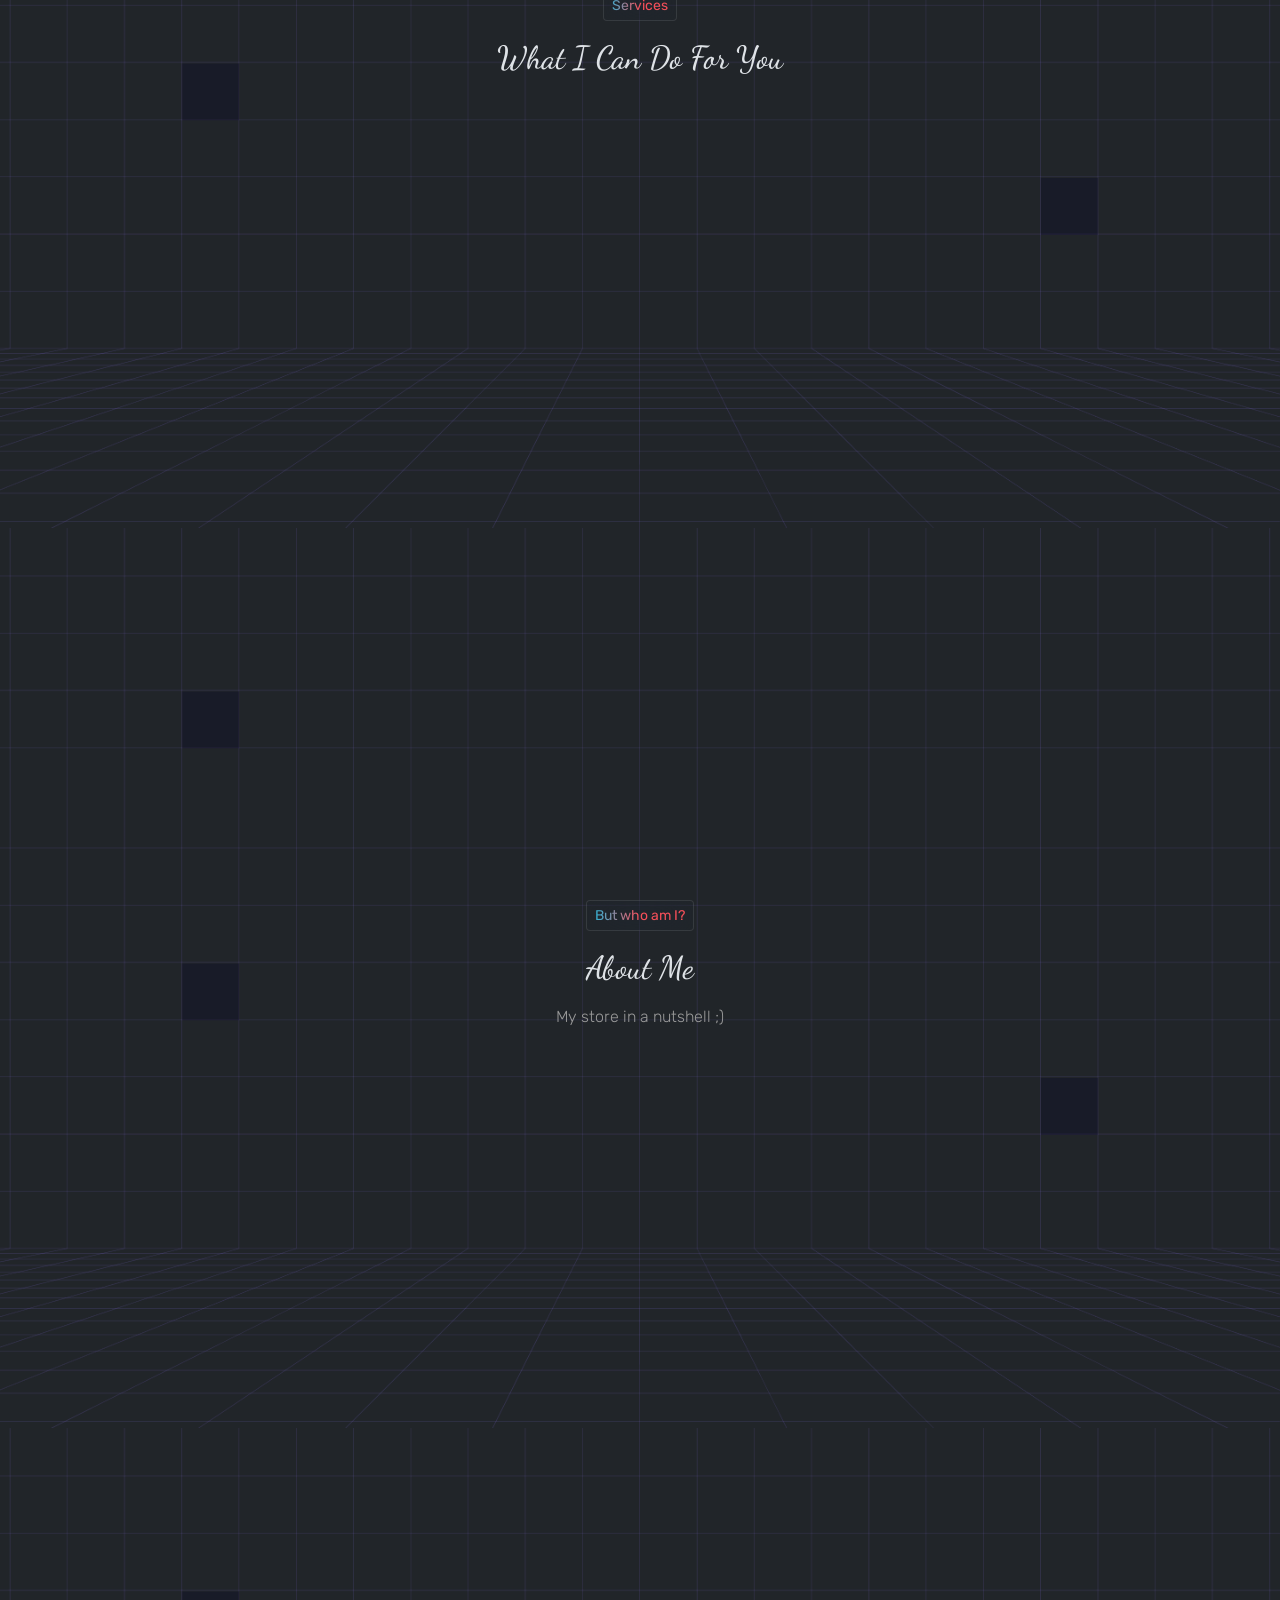
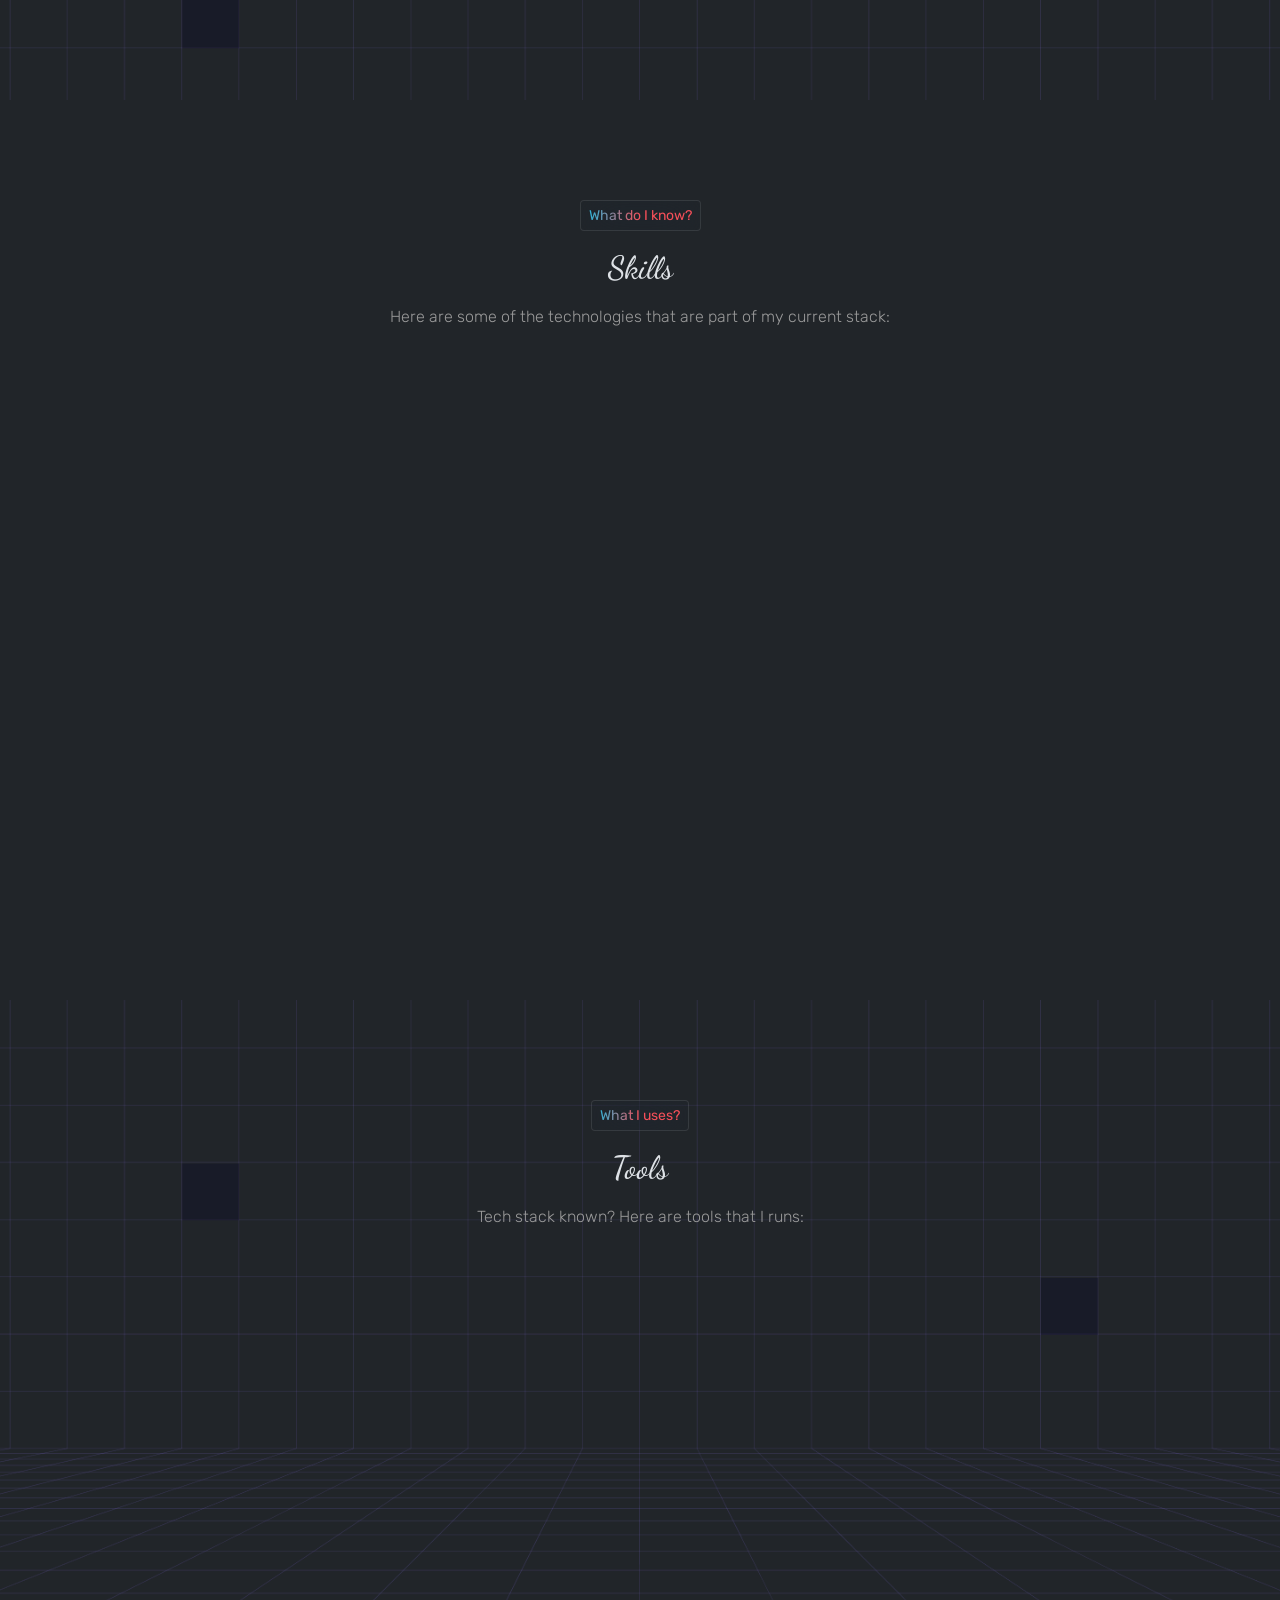
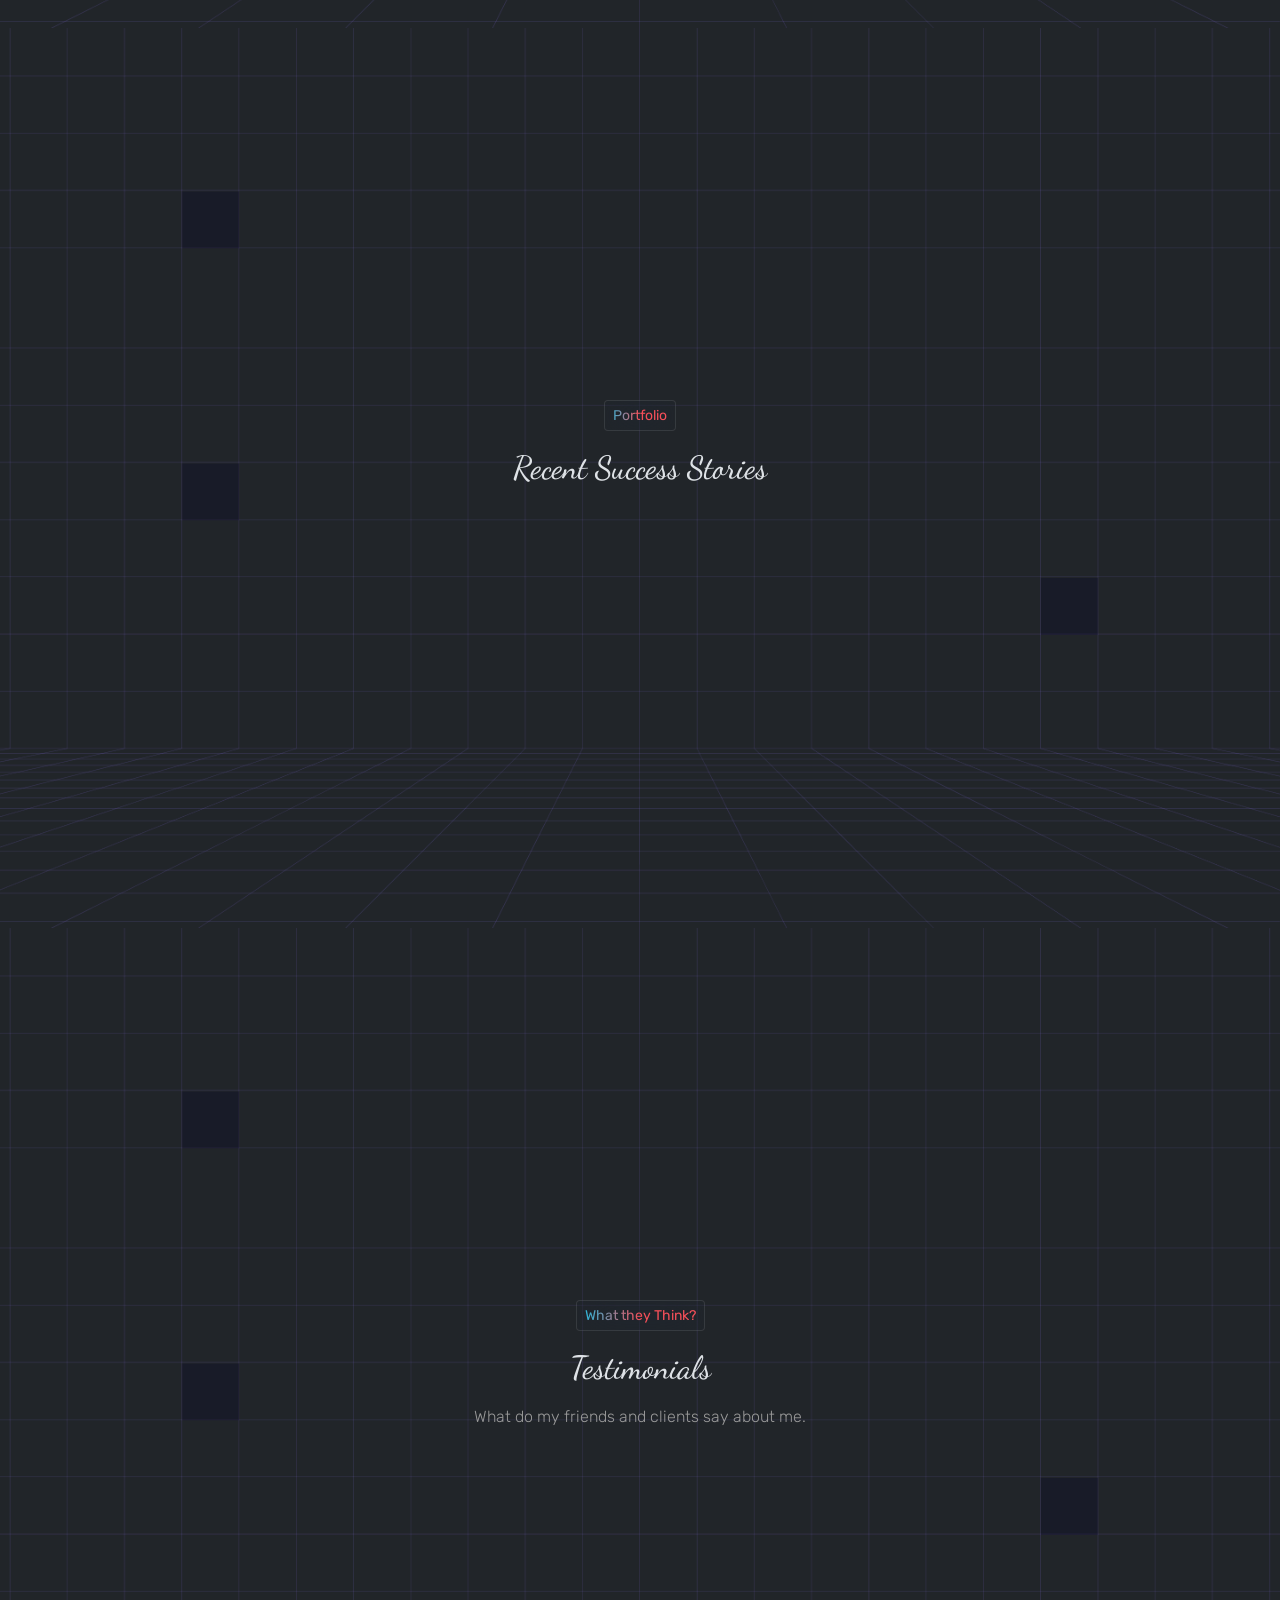
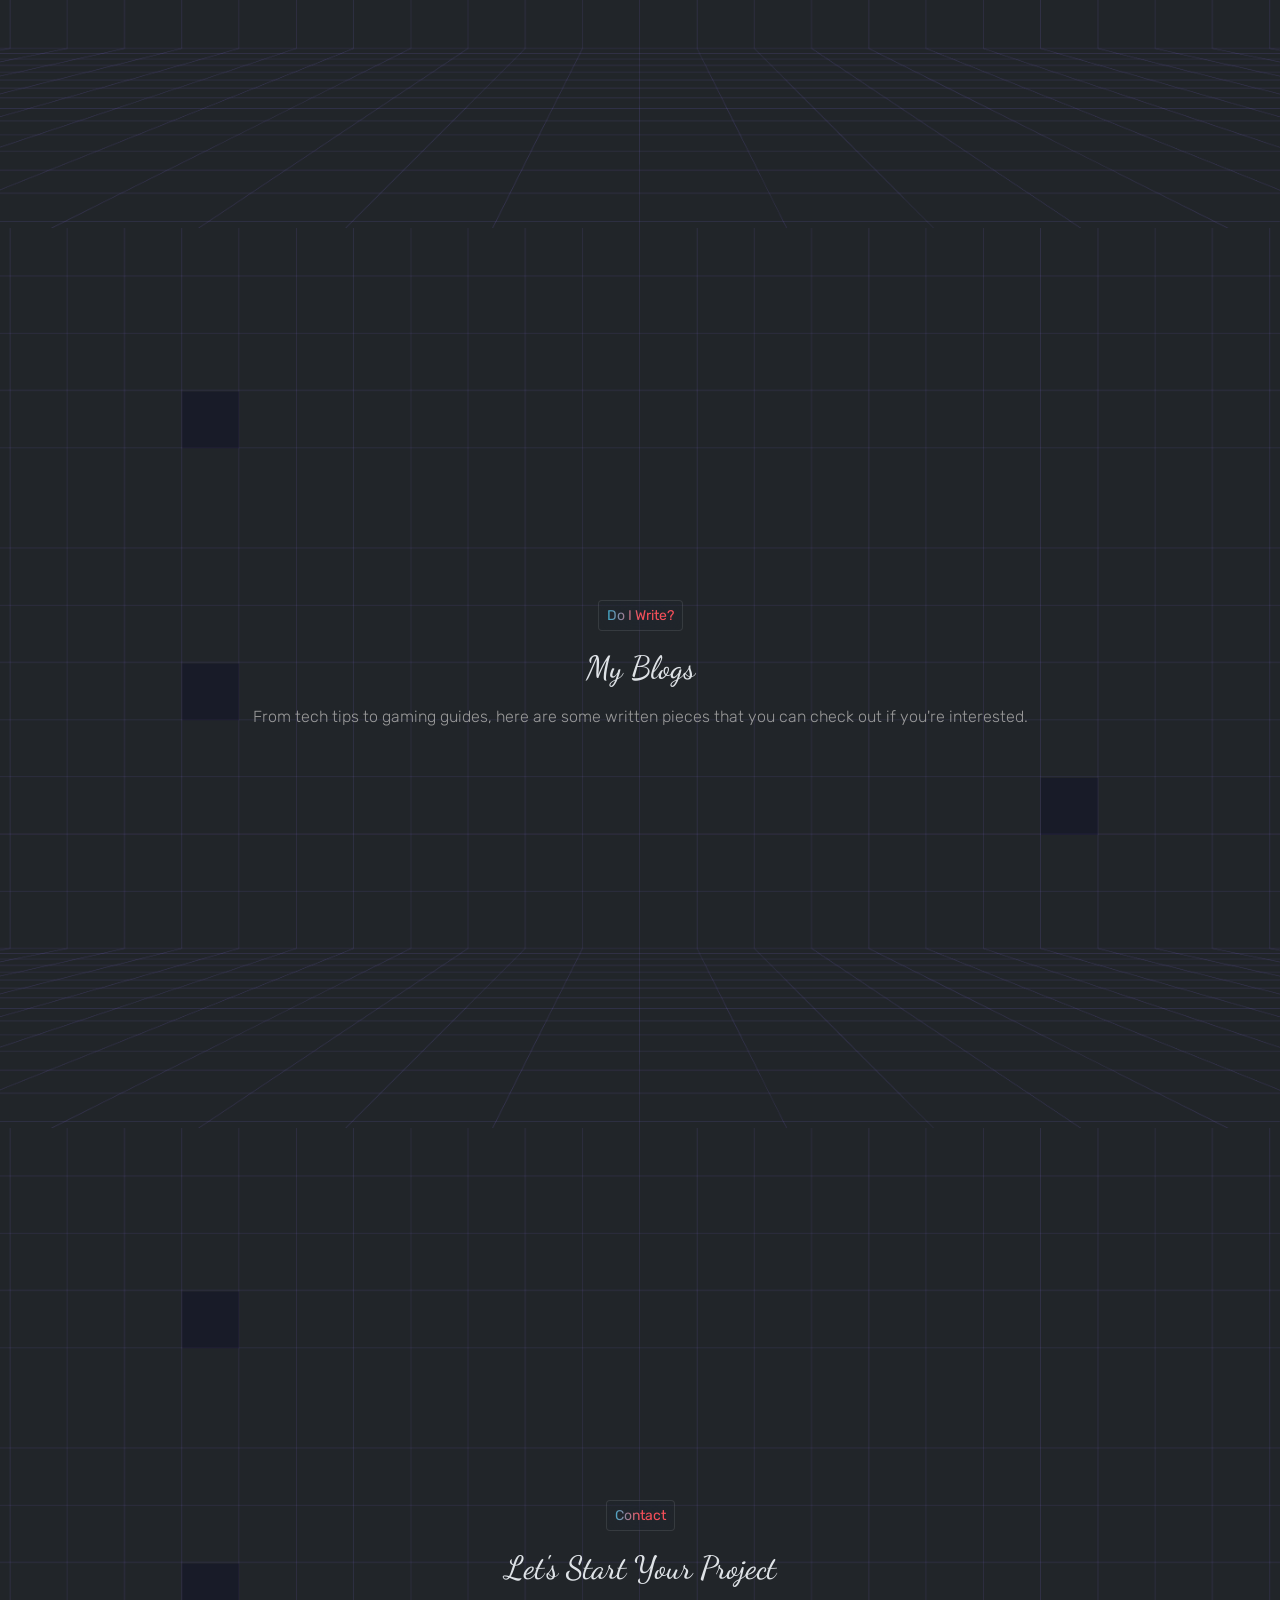
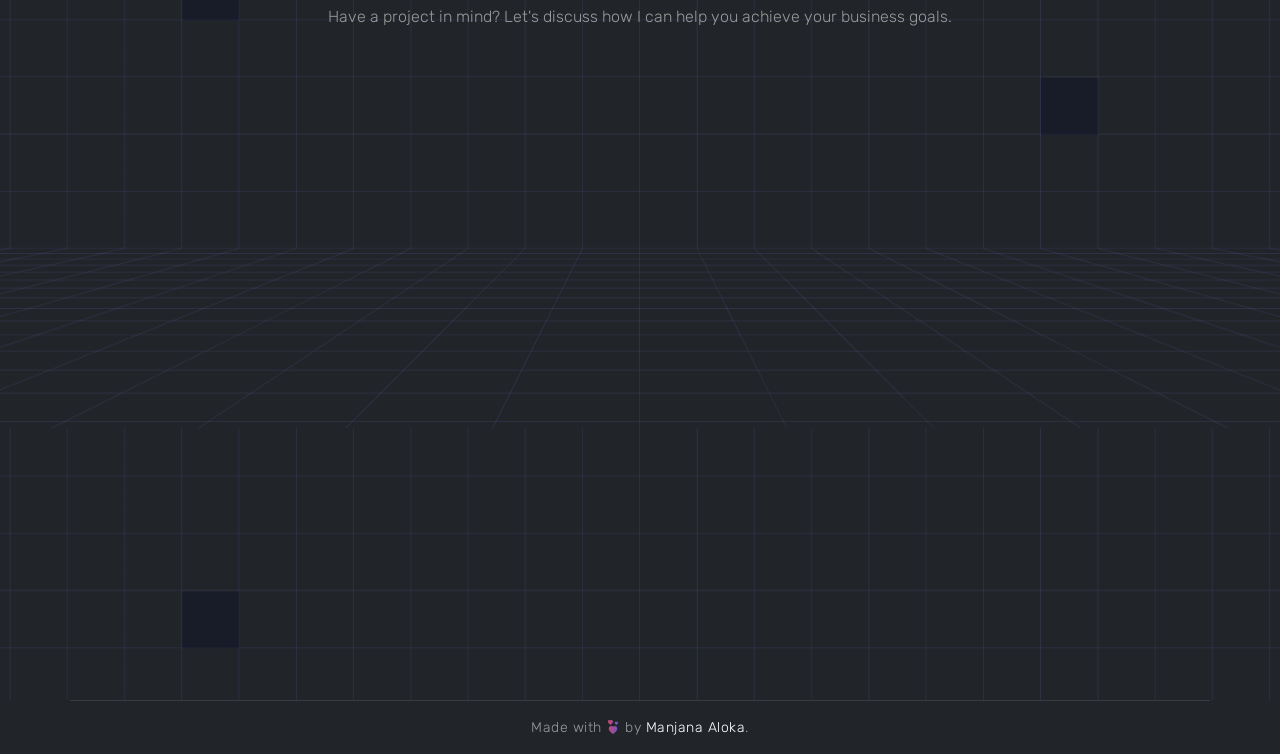
==== commit ce83aad5: "asd" ====
--- a/index.html
+++ b/index.html
@@ -102,8 +102,10 @@
             <div class="container">
                 <a href="/" class="navbar-brand logo">
                     <span>
-                        <<span class="logo-name">Manjana
-                    </span><span>/></span>
+                        <span class="logo-name">
+                            <img src="assets/images/vj.webp" alt="Manjana Aloka">
+                        </span>
+                    </span>
                 </a>
                 <div class="offcanvas offcanvas-end" tabindex="-1" id="offcanvasNavbar"
                     aria-labelledby="offcanvasNavbarMenu">
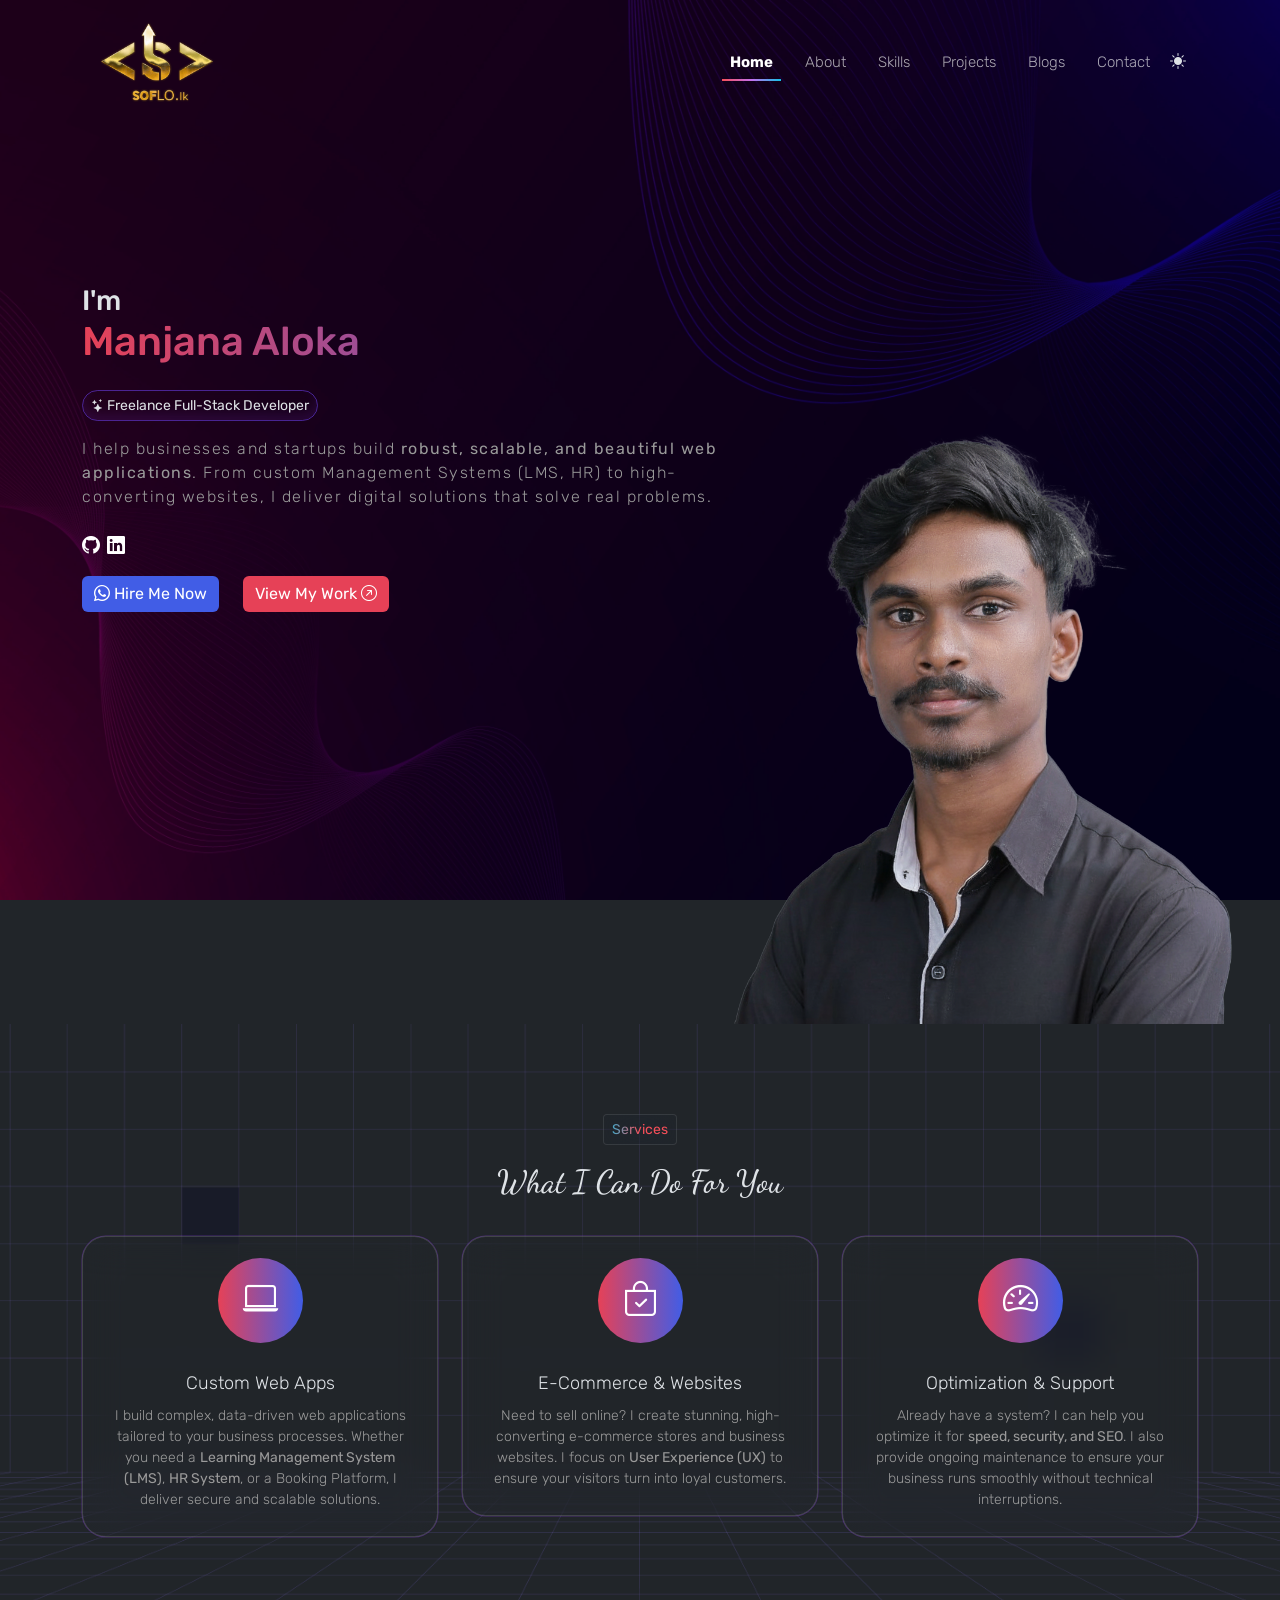
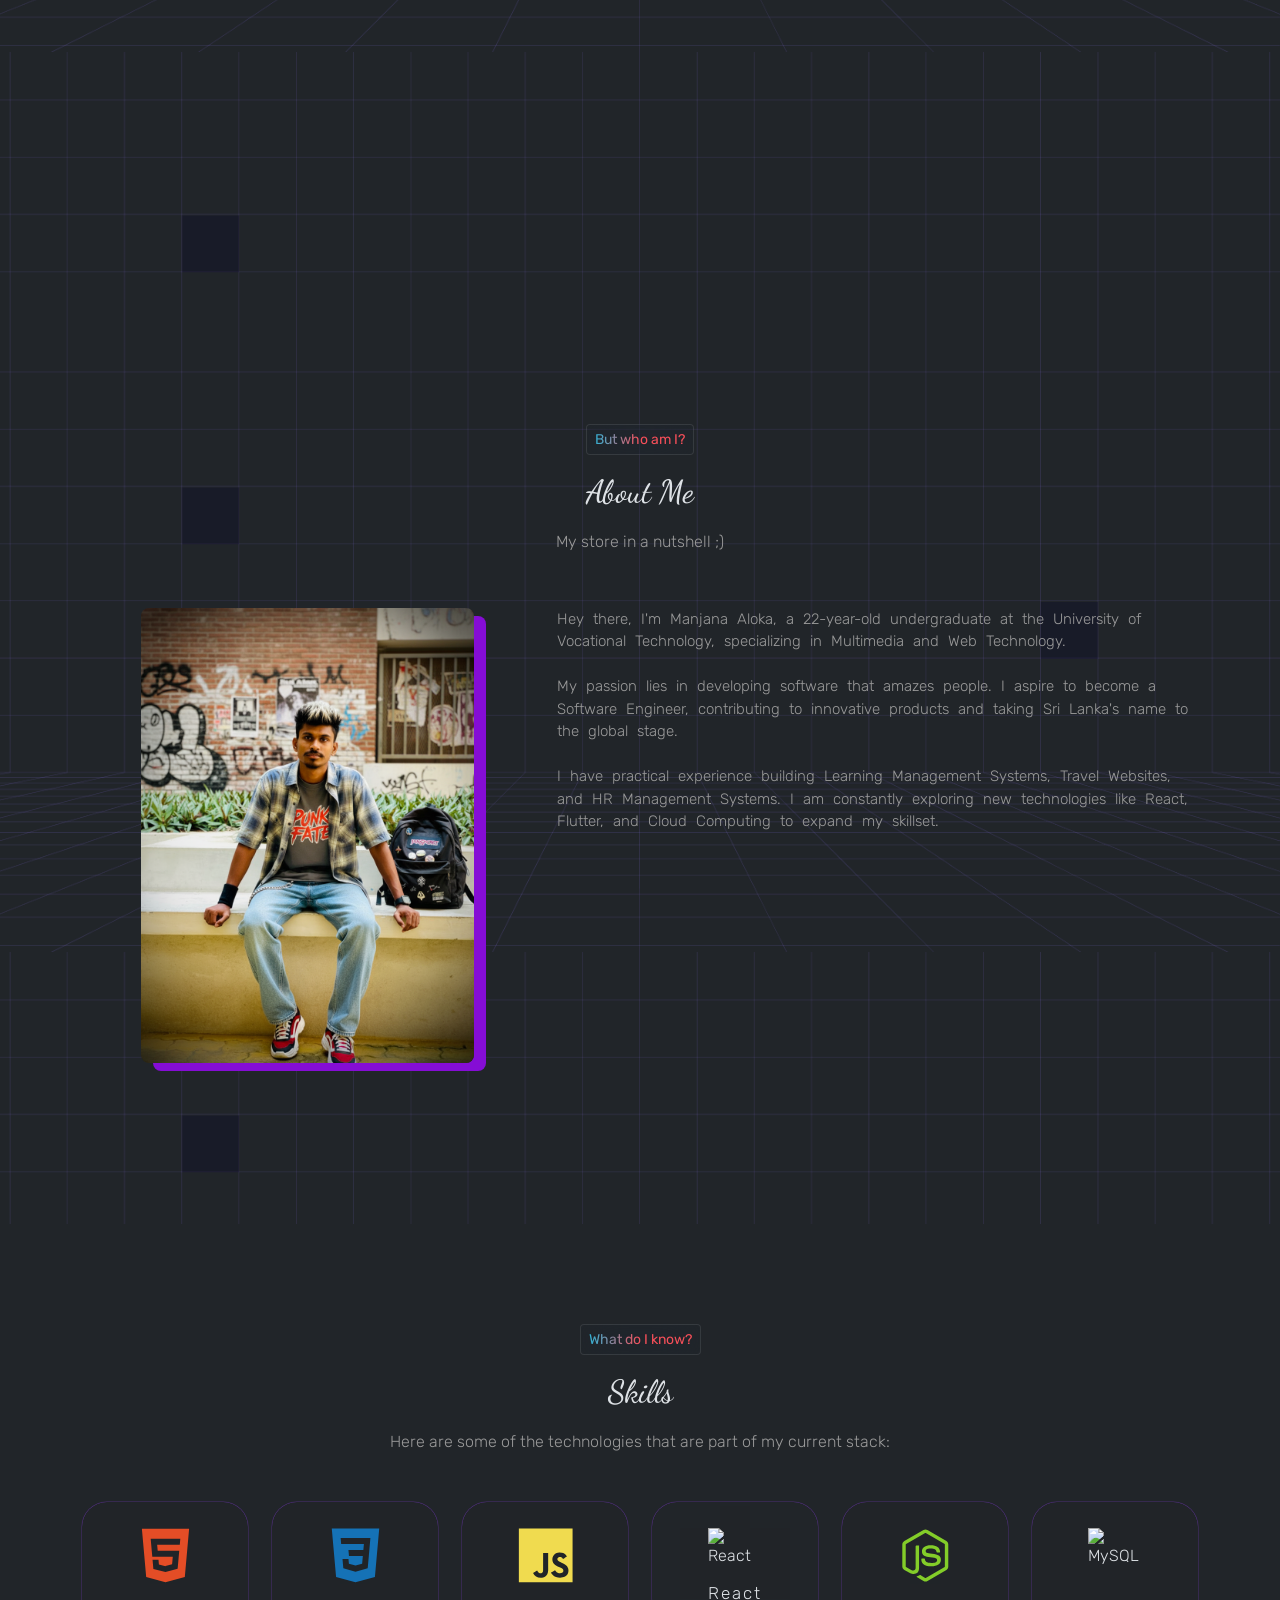
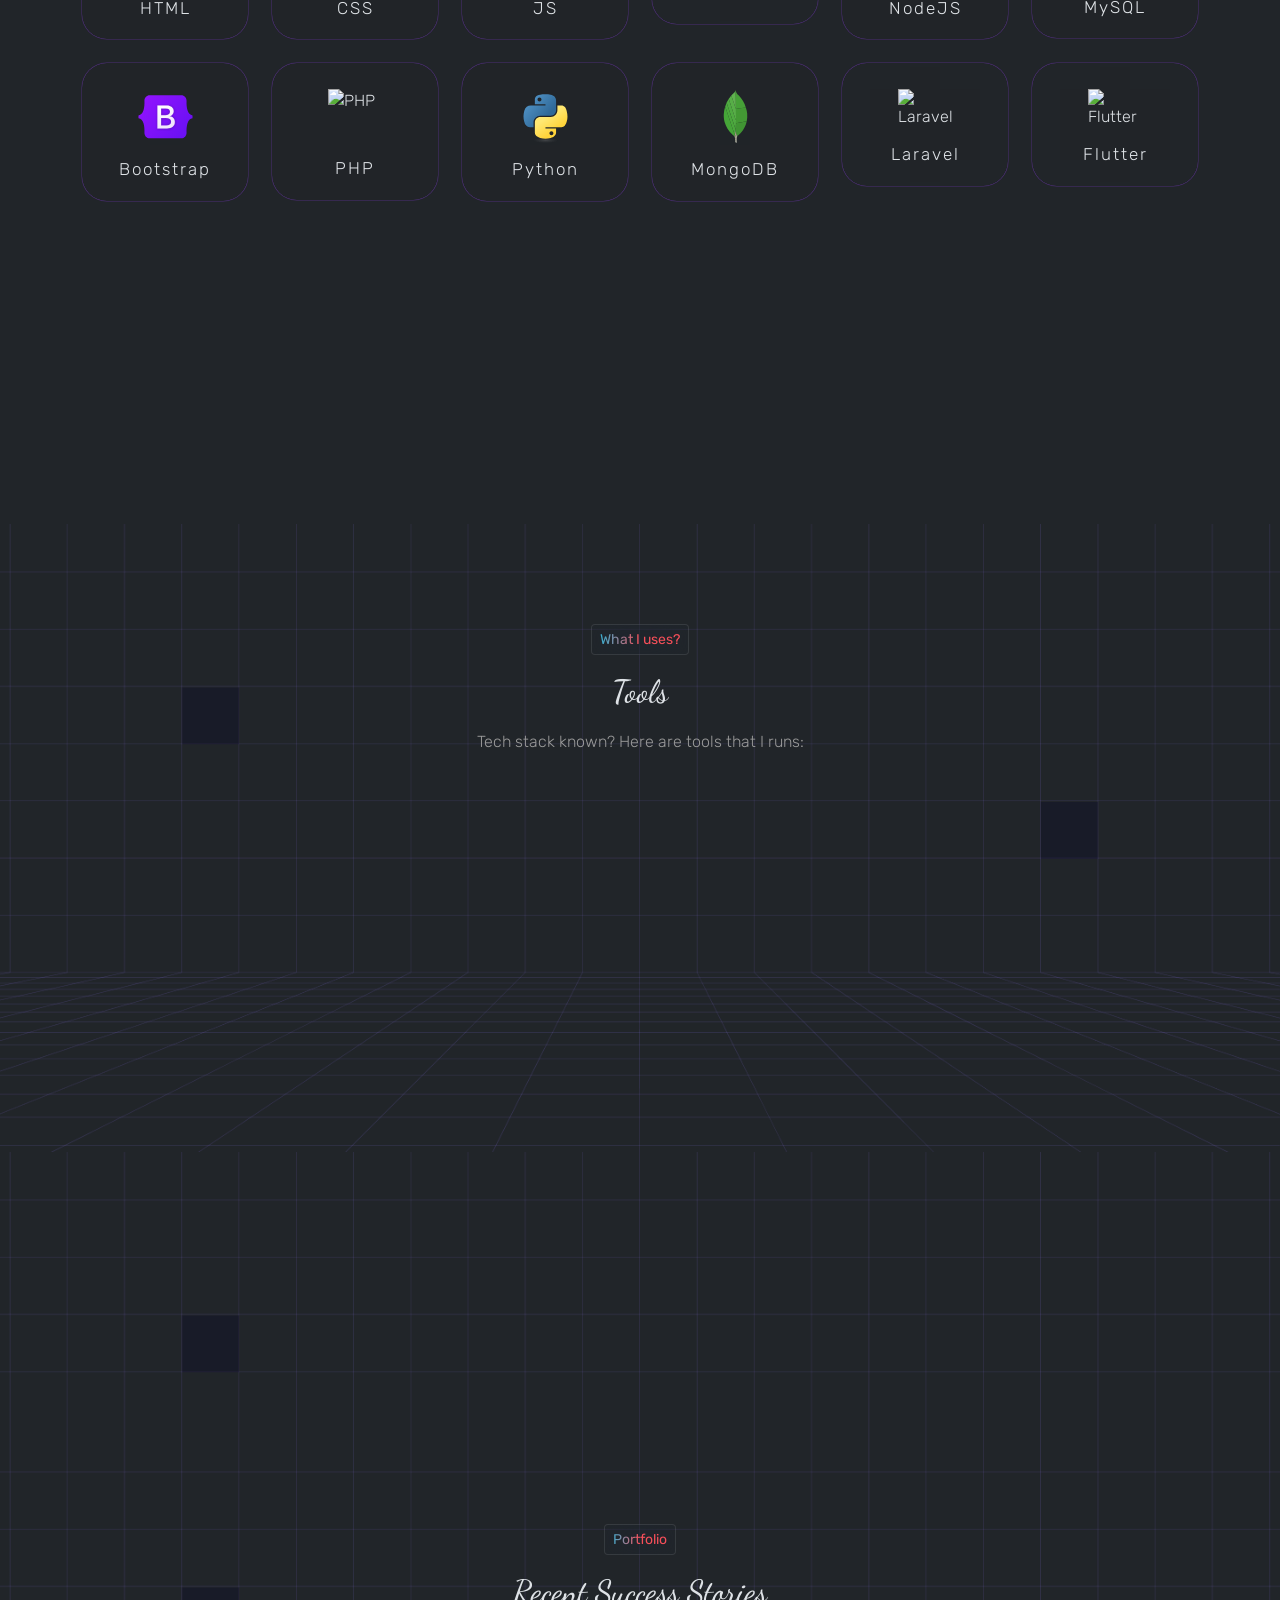
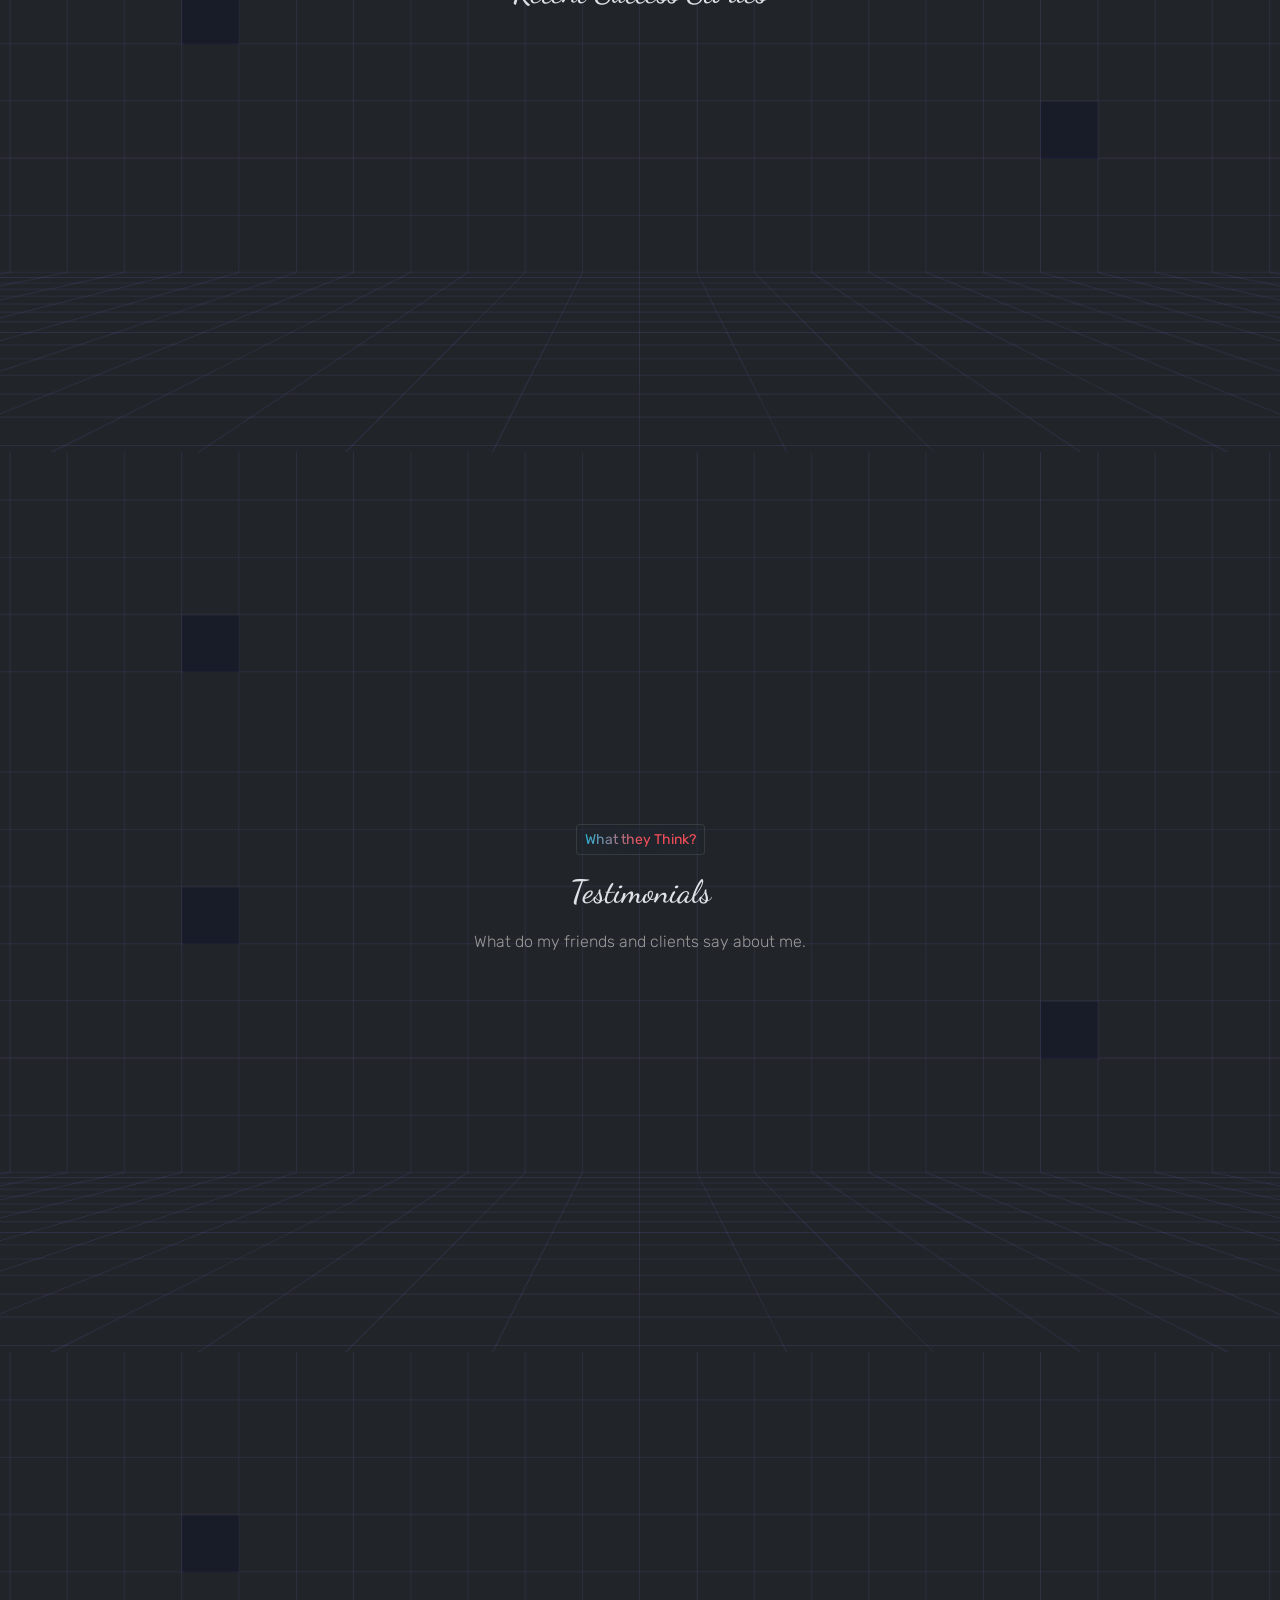
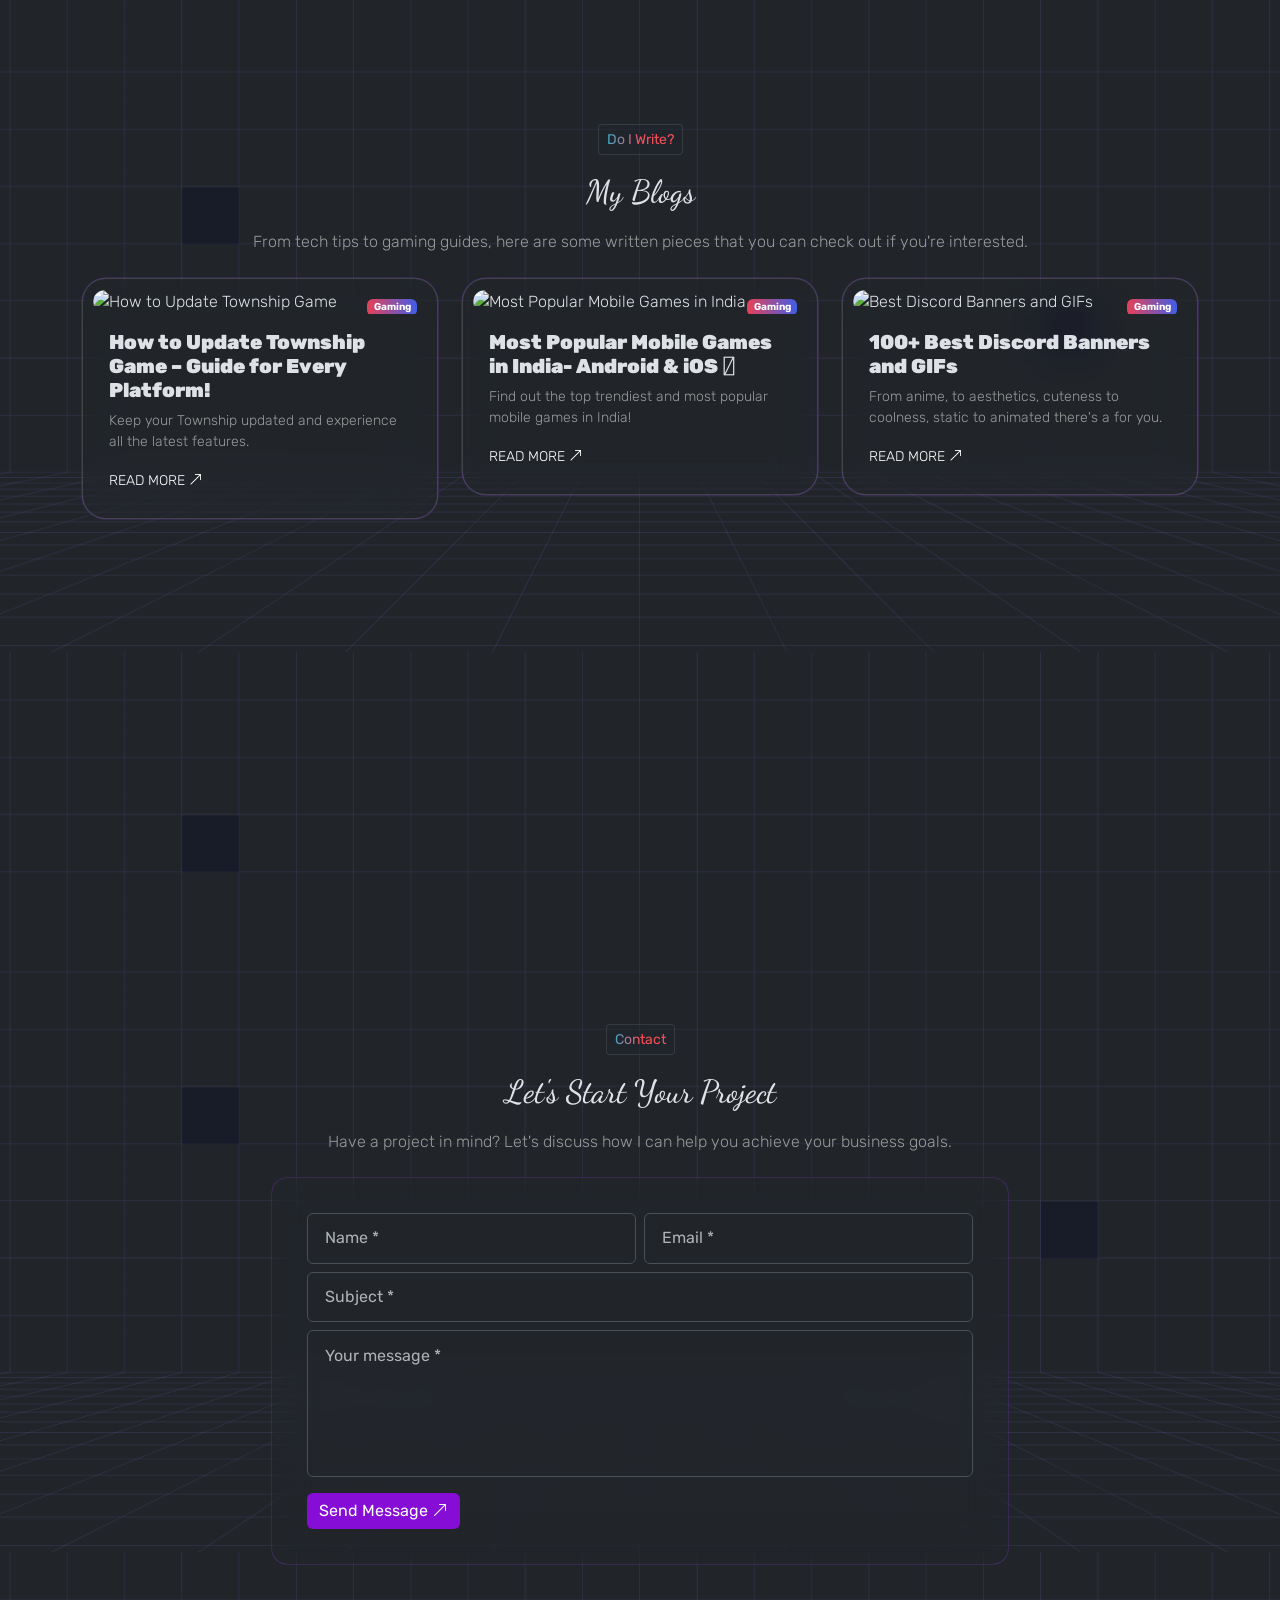
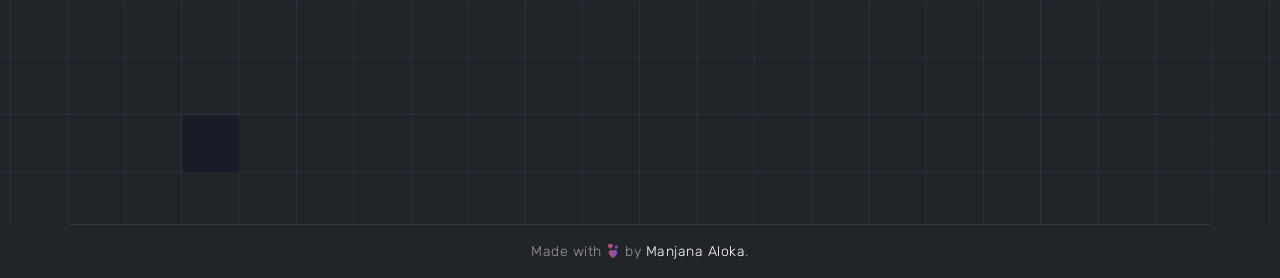
==== commit 36f7a8b1: "manjana" ====
--- a/index.html
+++ b/index.html
@@ -103,7 +103,8 @@
                 <a href="/" class="navbar-brand logo">
                     <span>
                         <span class="logo-name">
-                            <img src="assets/images/vj.webp" alt="Manjana Aloka">
+                            <img src="assets/images/vj.webp" alt="Manjana Aloka" class="img-fluid " width="150"
+                                height="150">
                         </span>
                     </span>
                 </a>
@@ -113,7 +114,7 @@
                         <a href="/" class="offcanvas-title navbar-brand logo" id="offcanvasNavbarMenu"
                             data-aos="fade-down" data-aos-delay="600">
                             <span class="logo-name">
-                                <img src="assets/images/vj.webp" alt="Manjana Aloka">
+                                <img src="assets/images/vj.webp" alt="Manjana Aloka" class="img-fluid">
                             </span>
                         </a>
                         <button type="button" class="navbar-toggler" data-bs-dismiss="offcanvas"
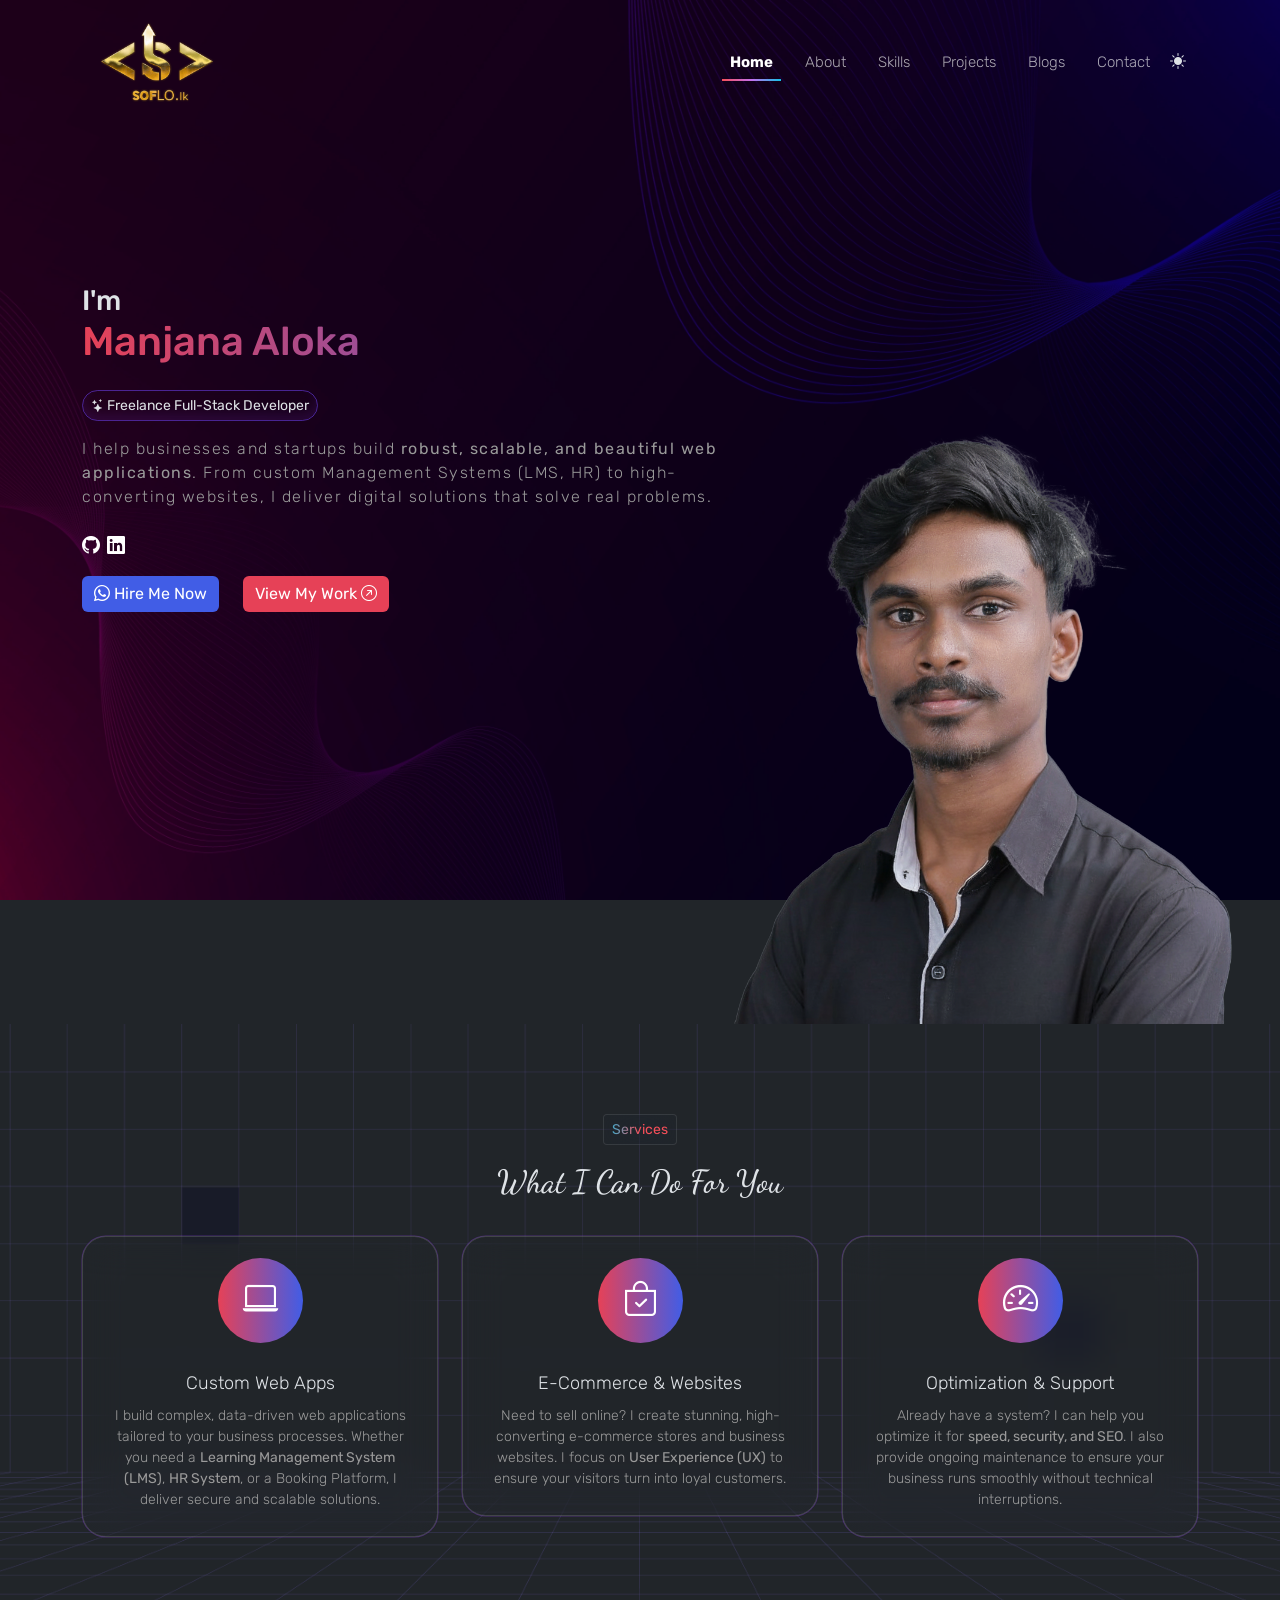
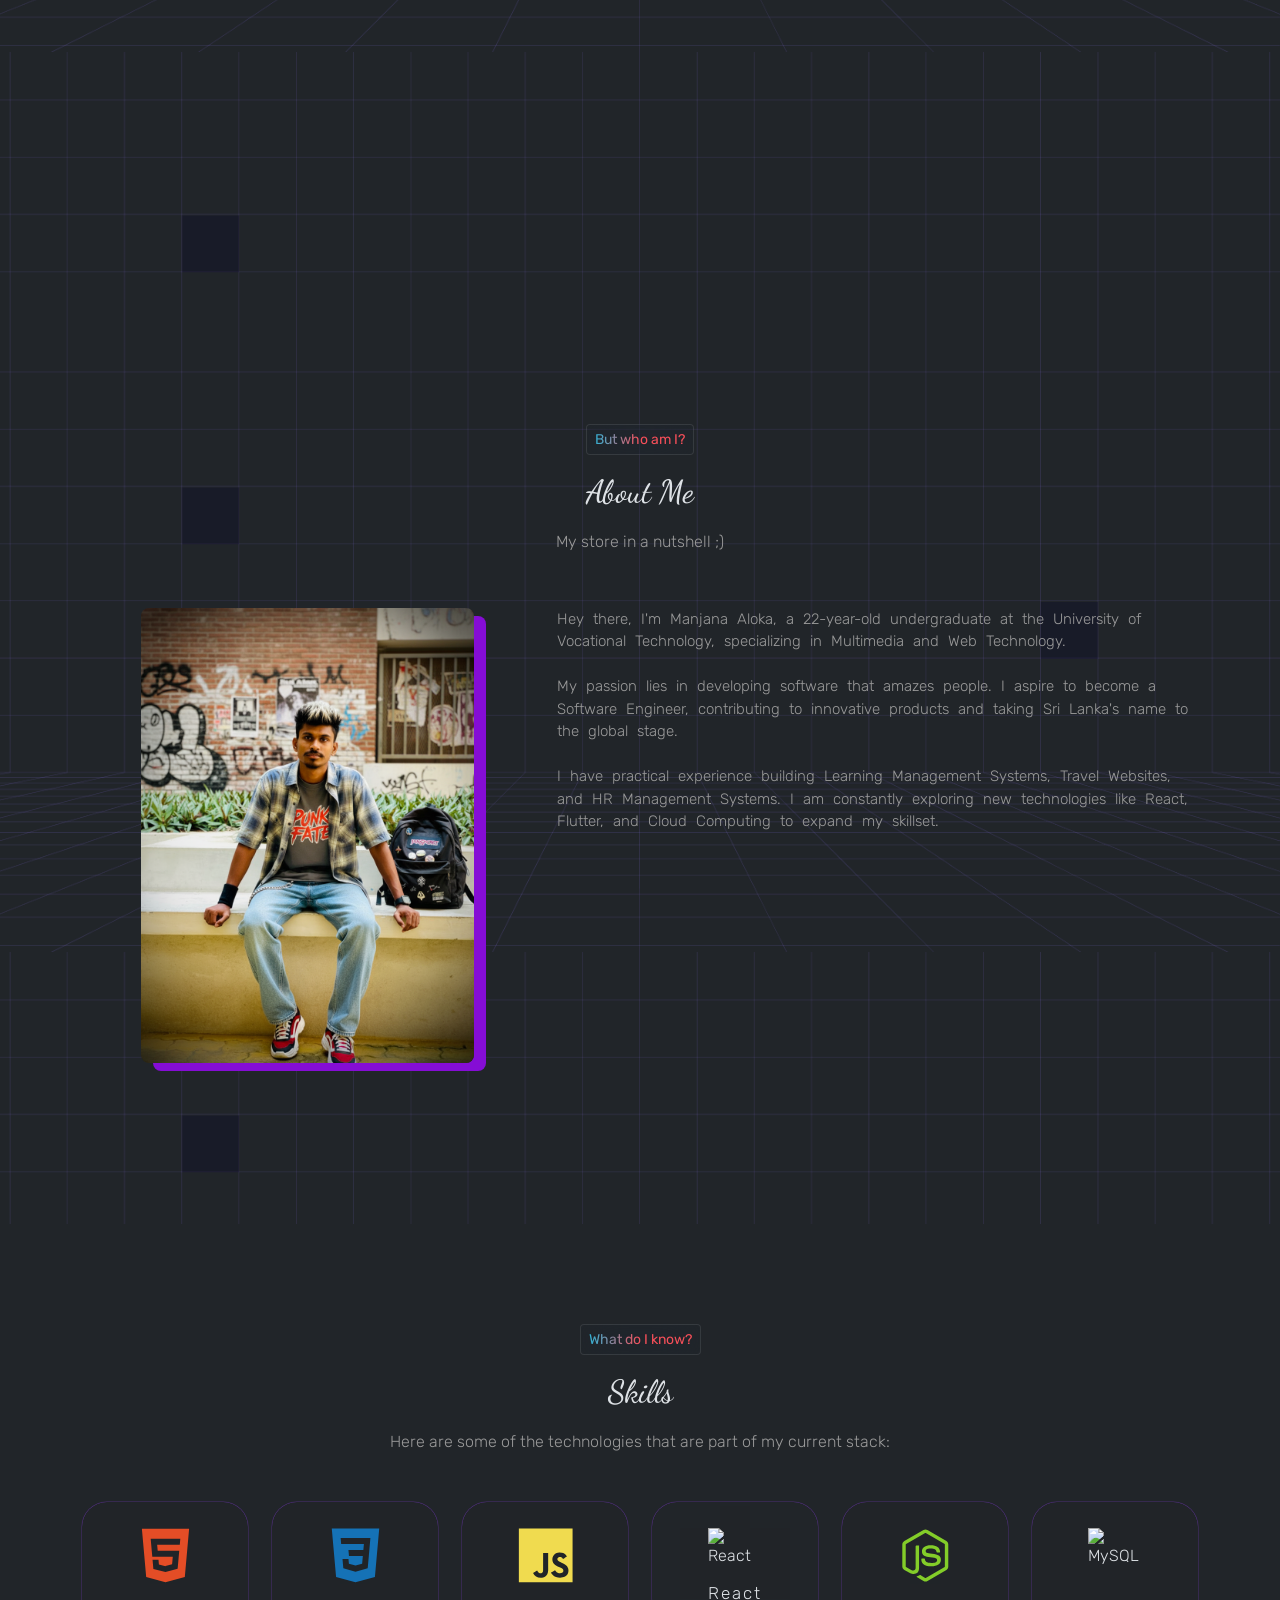
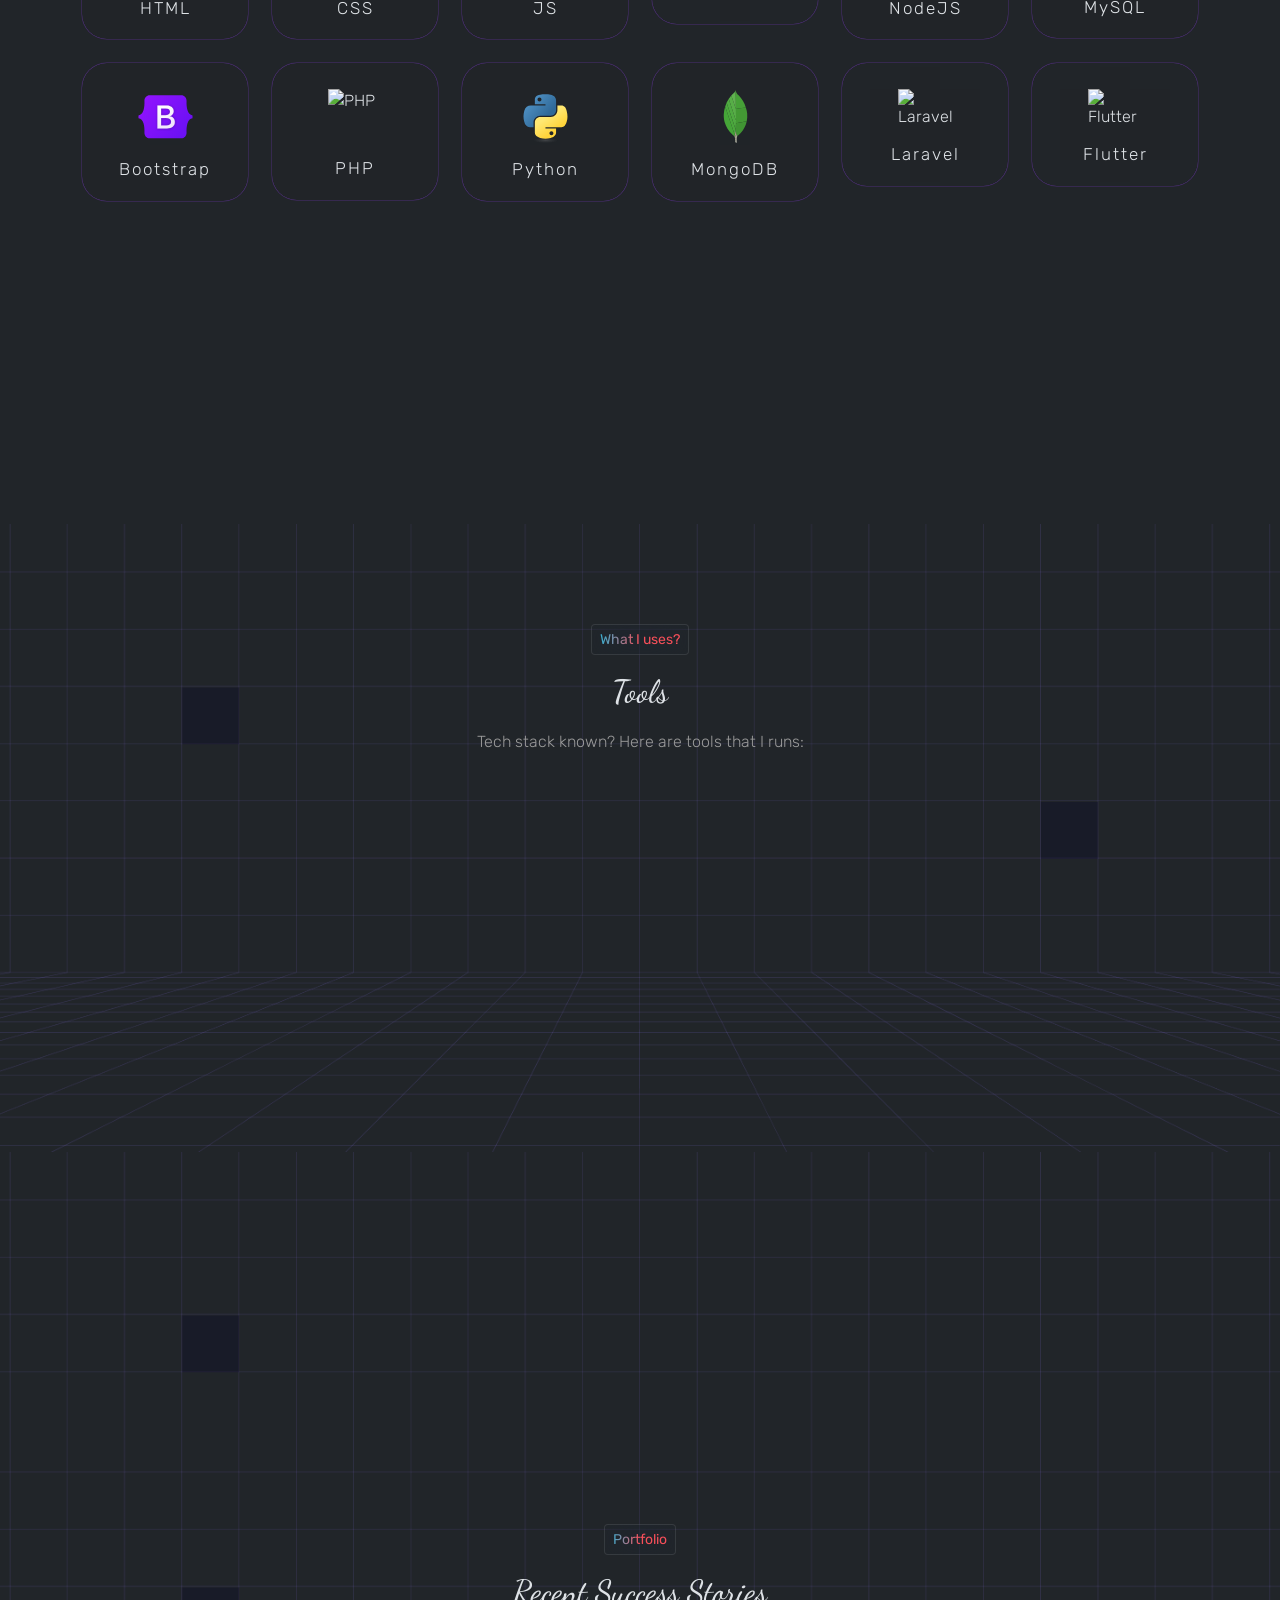
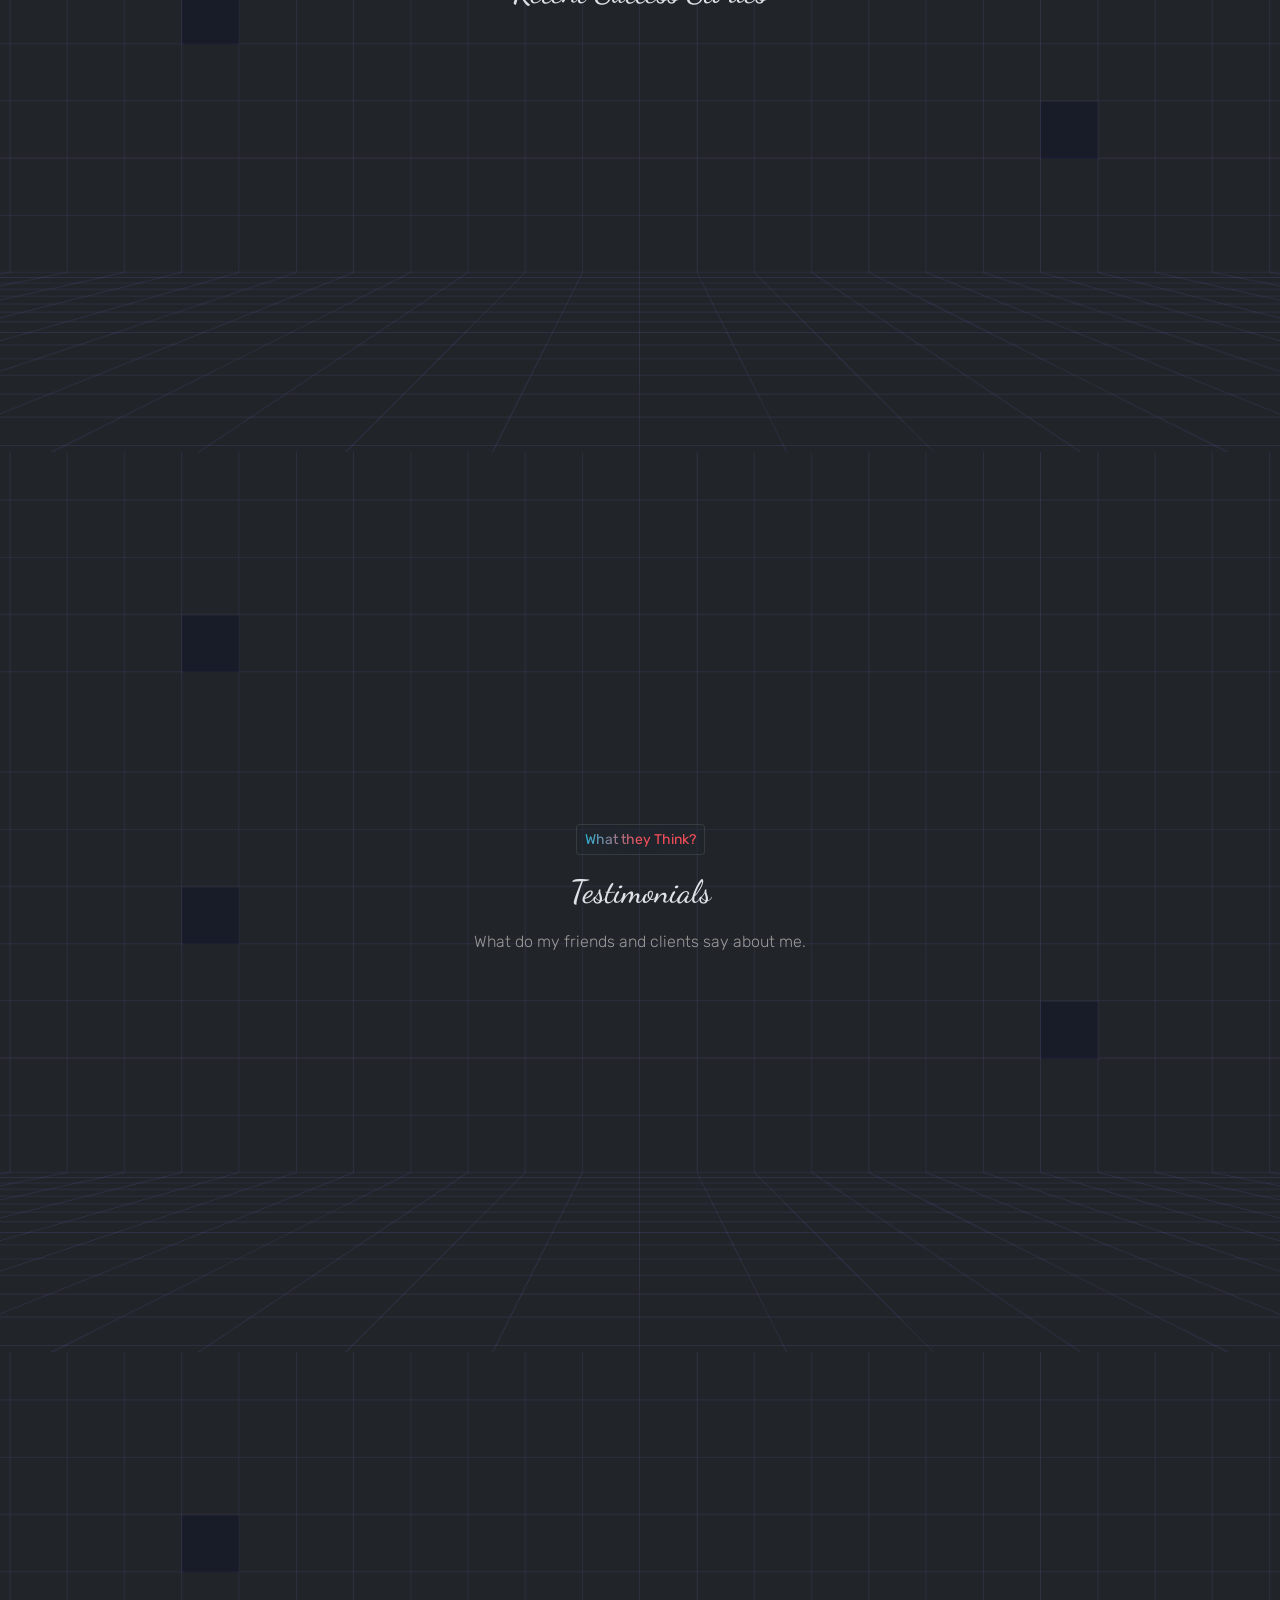
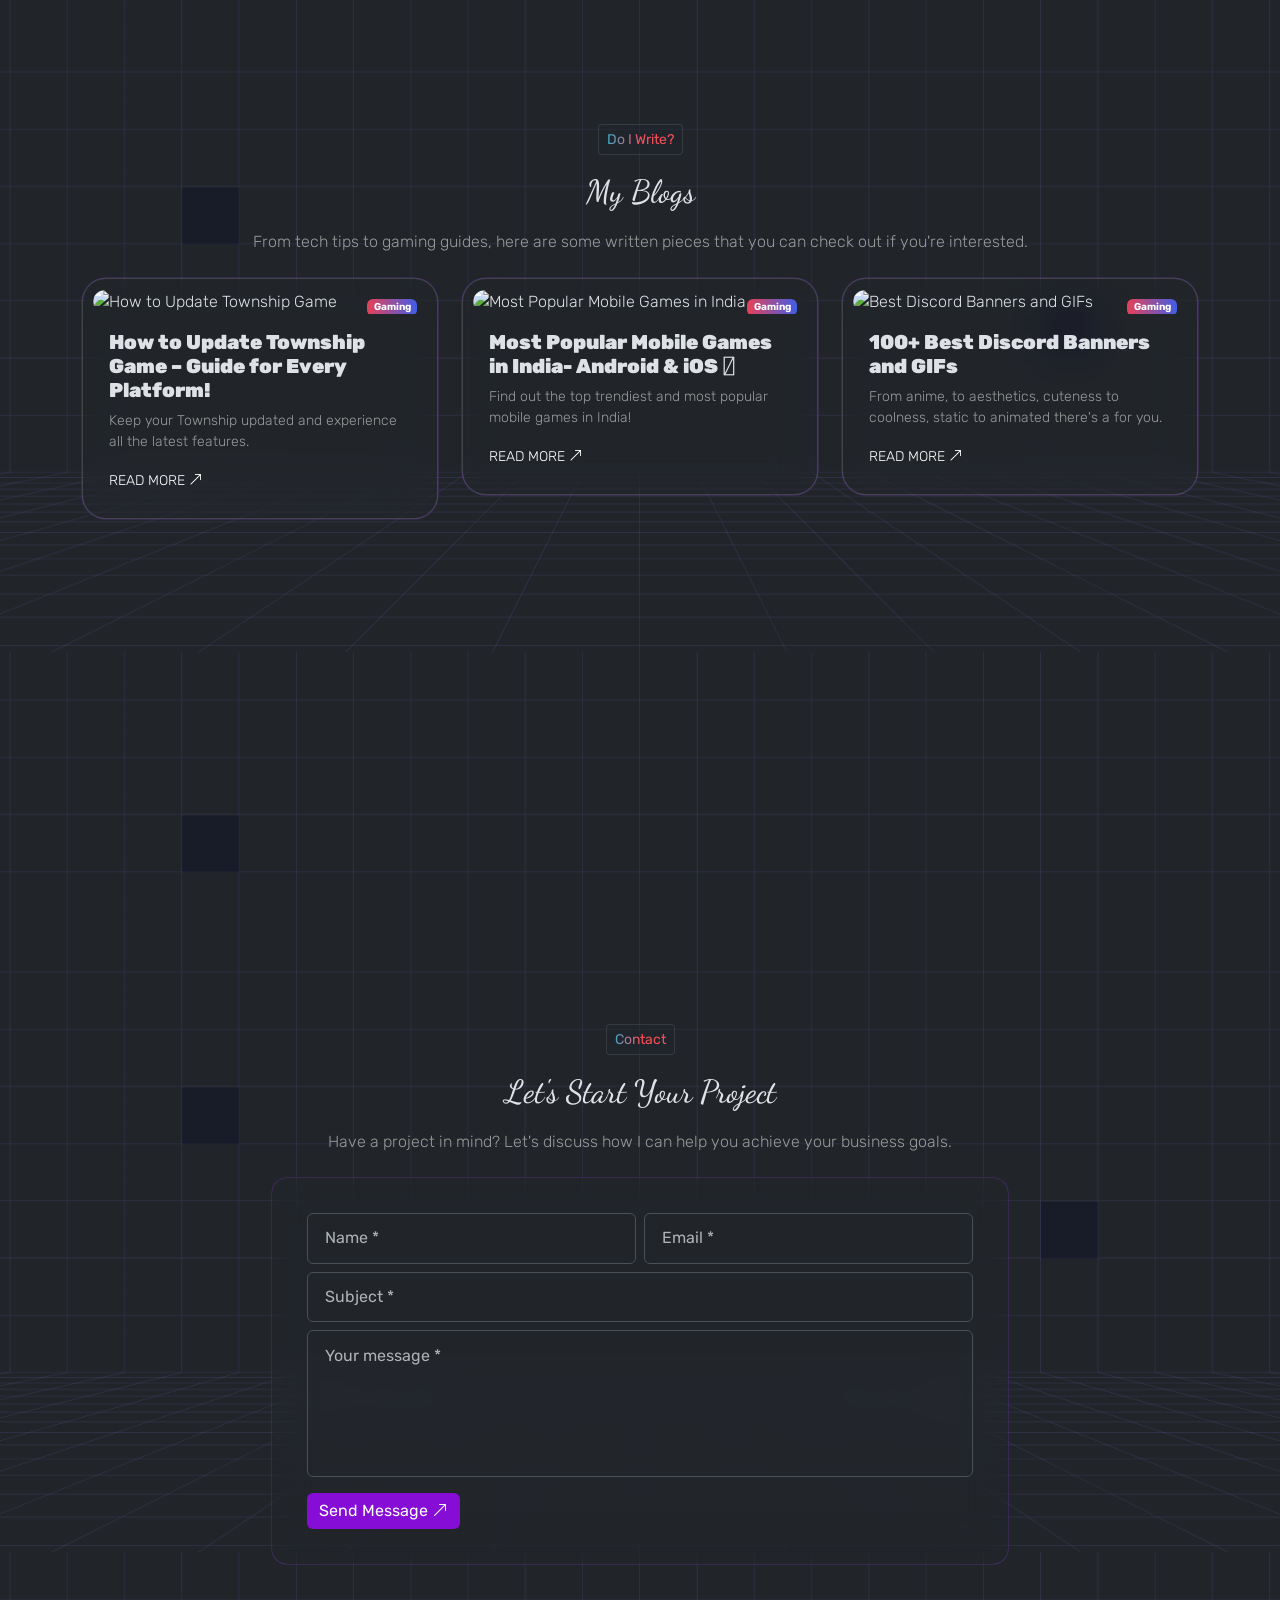
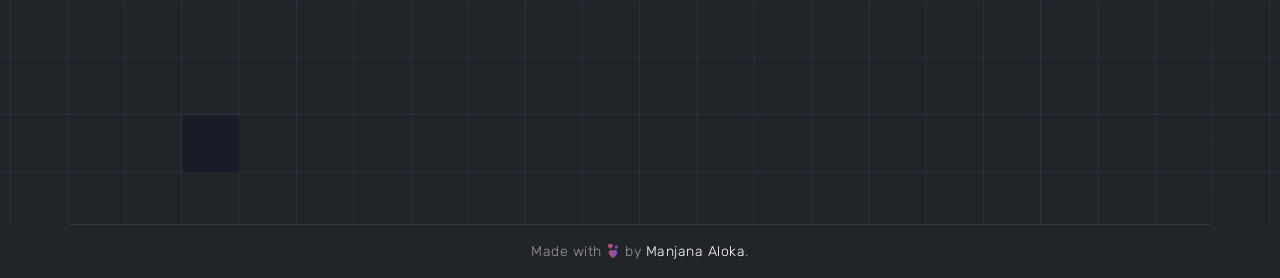
==== commit cd22ed51: "asd" ====
--- a/index.html
+++ b/index.html
@@ -114,7 +114,8 @@
                         <a href="/" class="offcanvas-title navbar-brand logo" id="offcanvasNavbarMenu"
                             data-aos="fade-down" data-aos-delay="600">
                             <span class="logo-name">
-                                <img src="assets/images/vj.webp" alt="Manjana Aloka" class="img-fluid">
+                                <img src="assets/images/vj.webp" alt="Manjana Aloka" class="img-fluid" width="150"
+                                    height="150">
                             </span>
                         </a>
                         <button type="button" class="navbar-toggler" data-bs-dismiss="offcanvas"
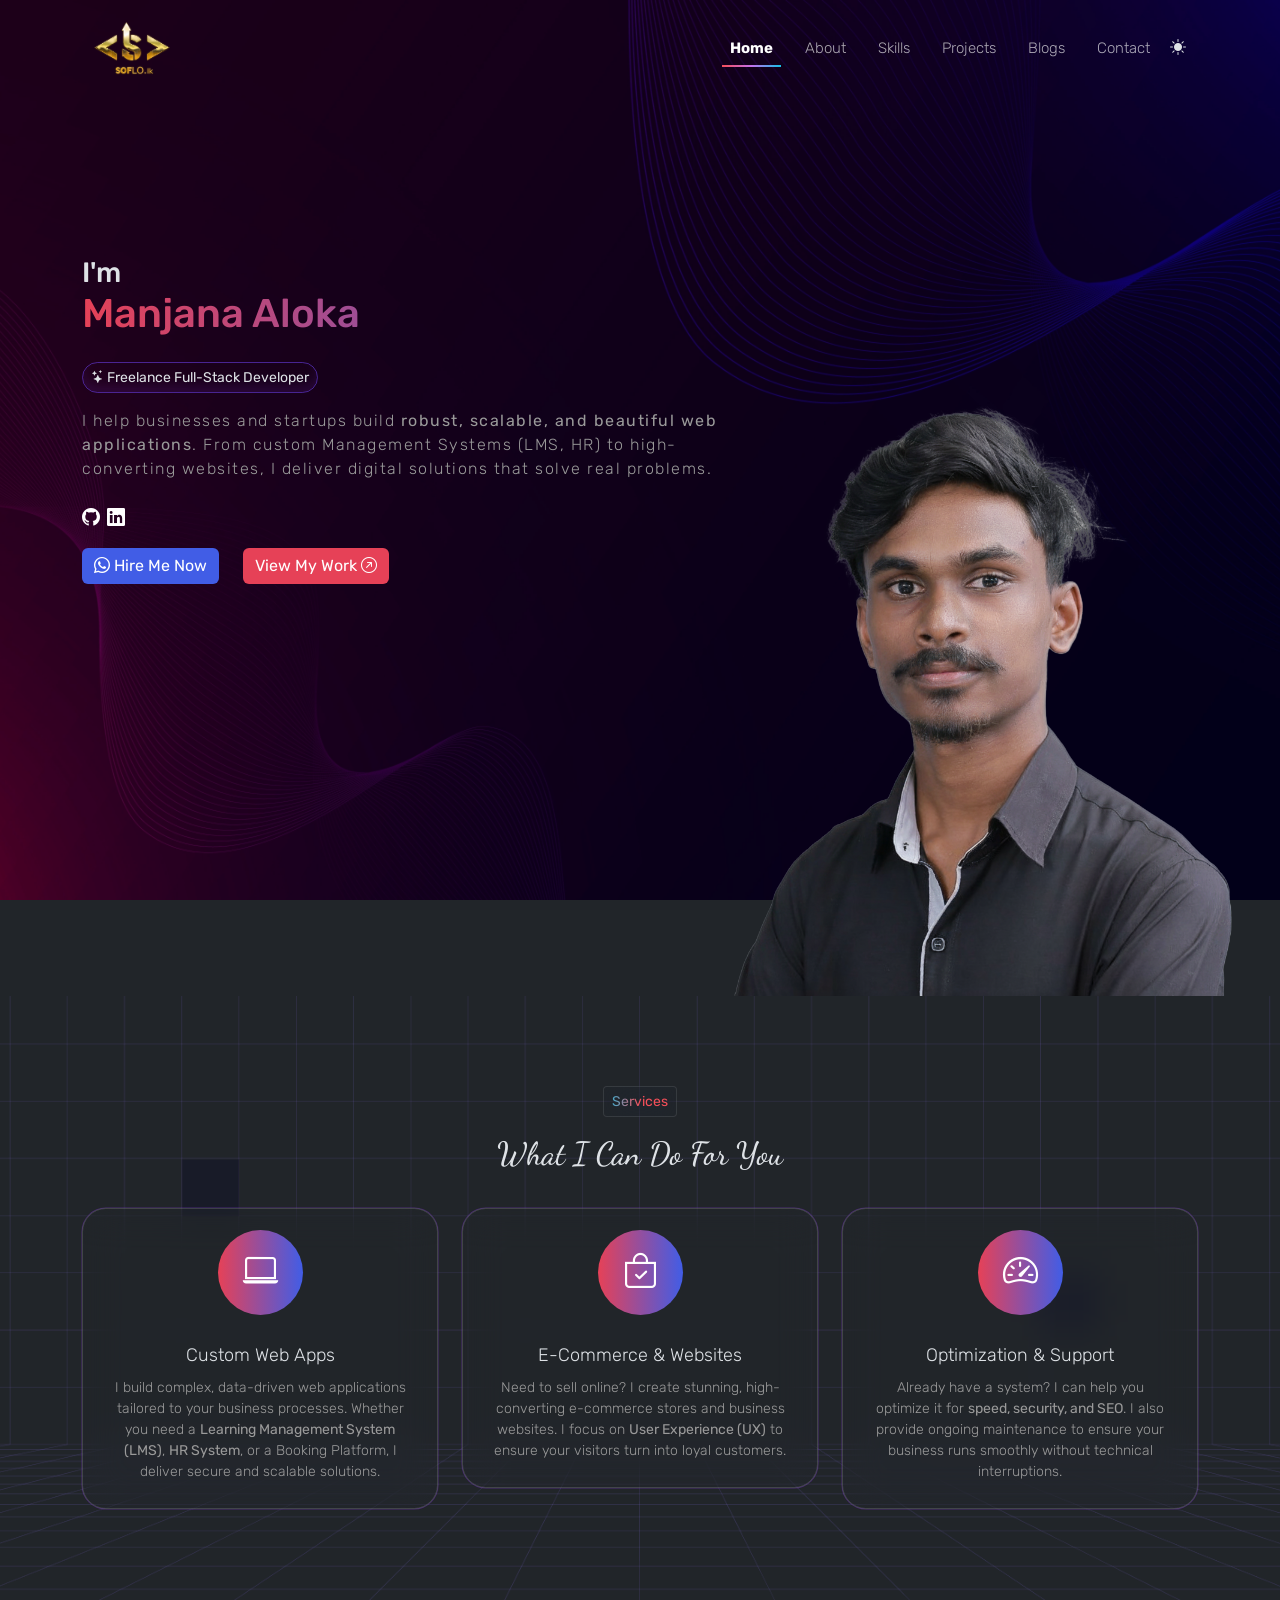
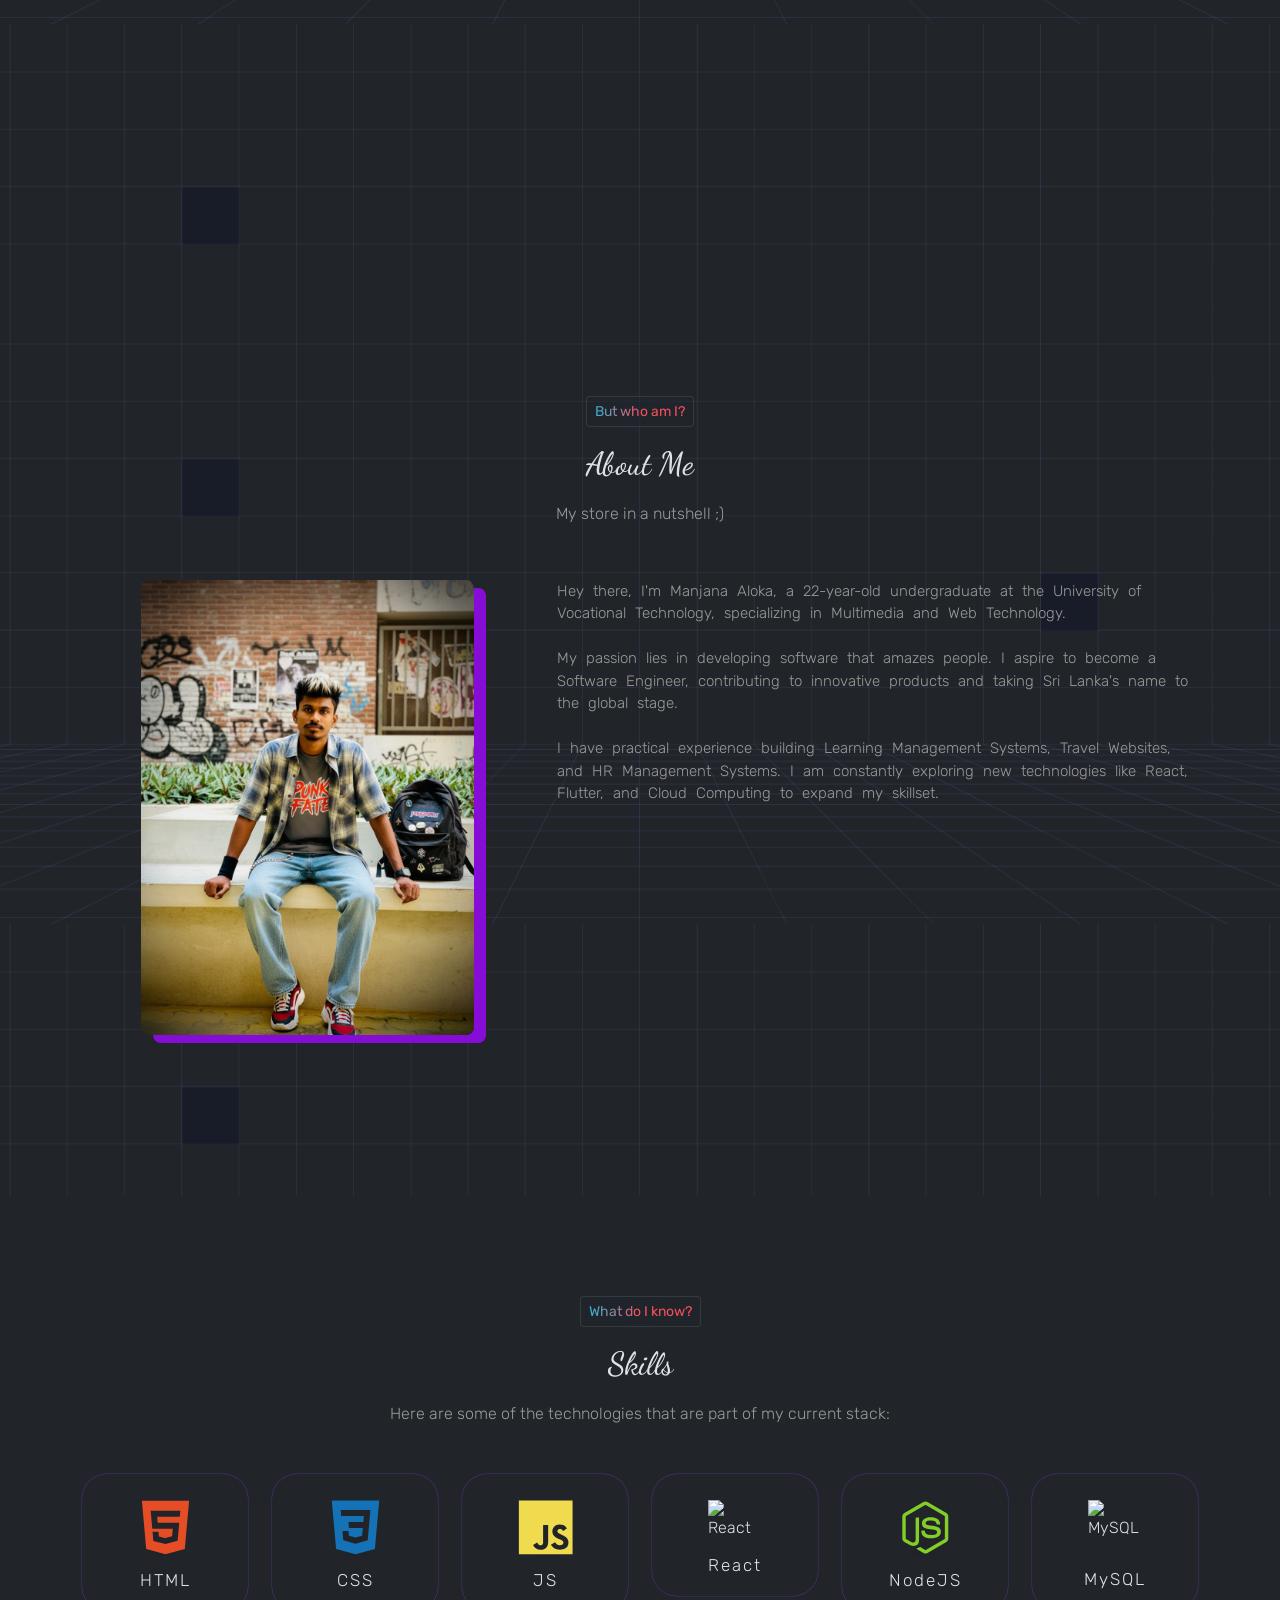
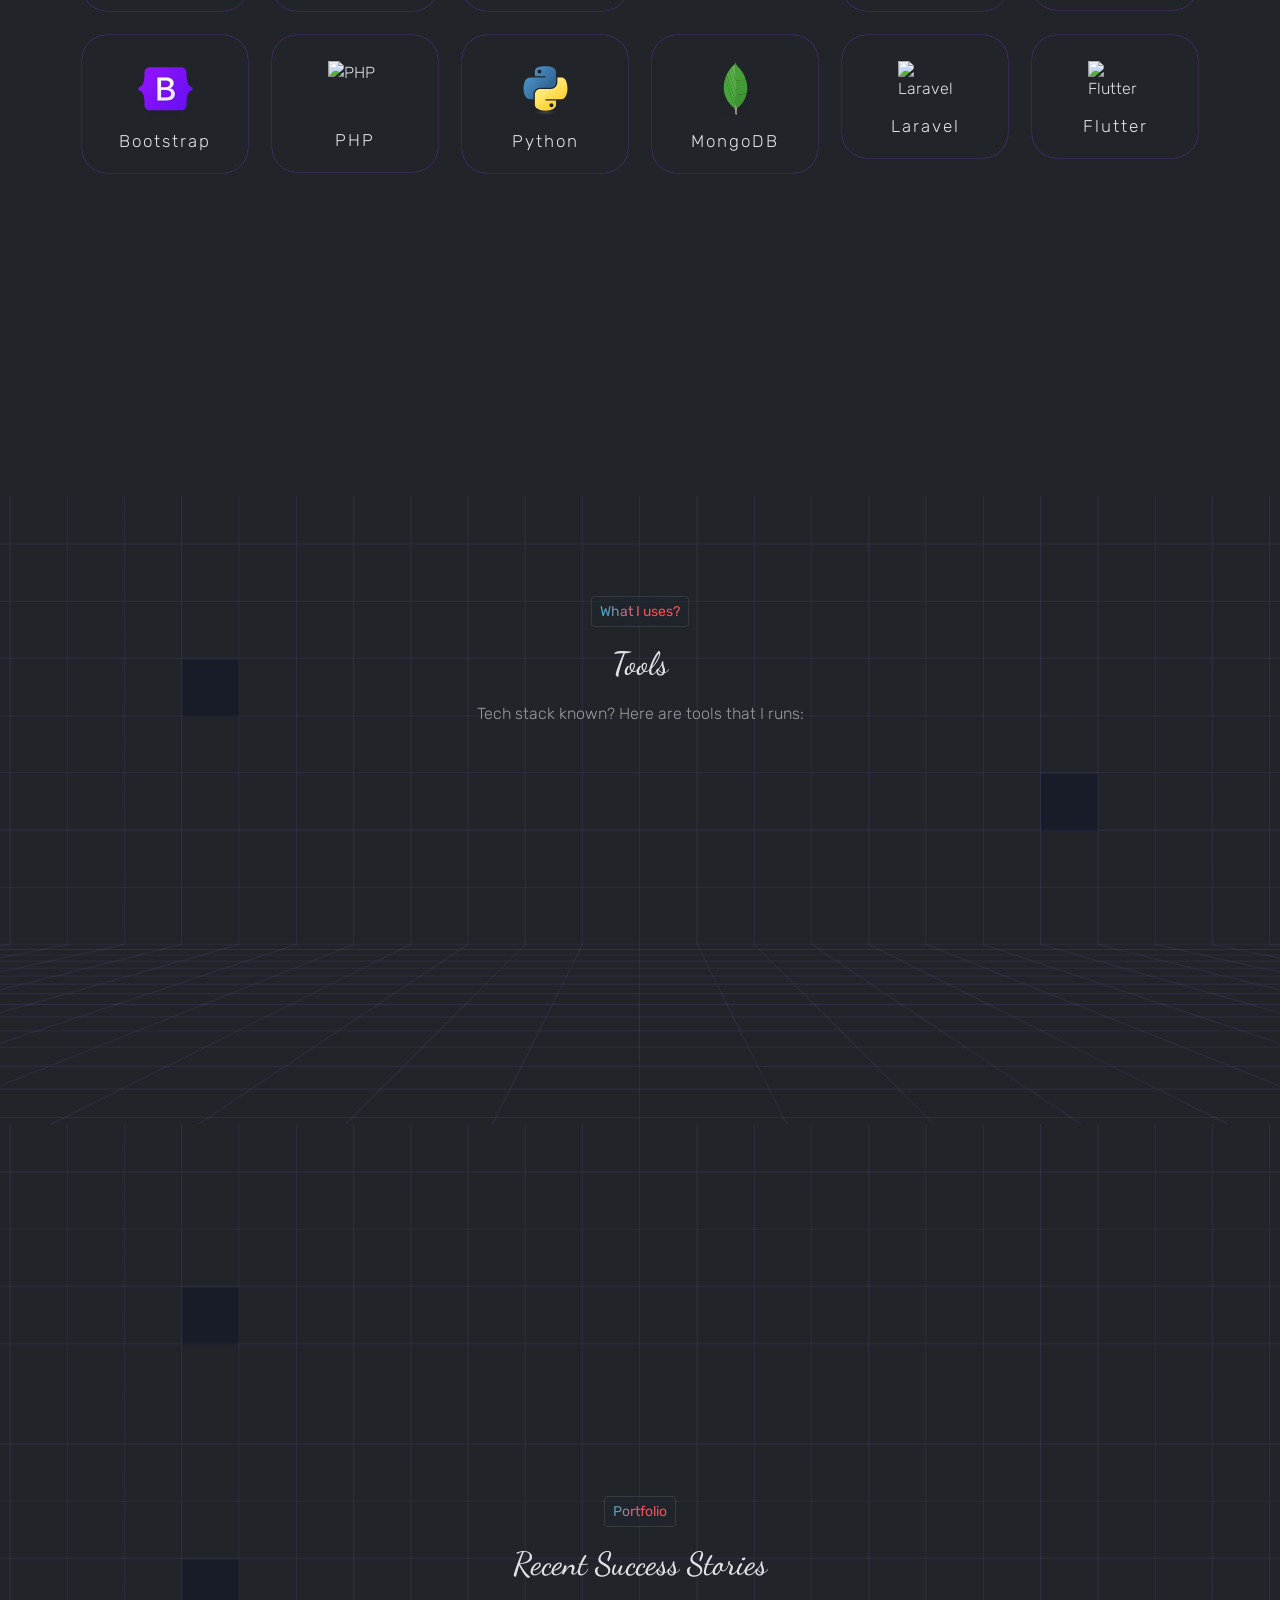
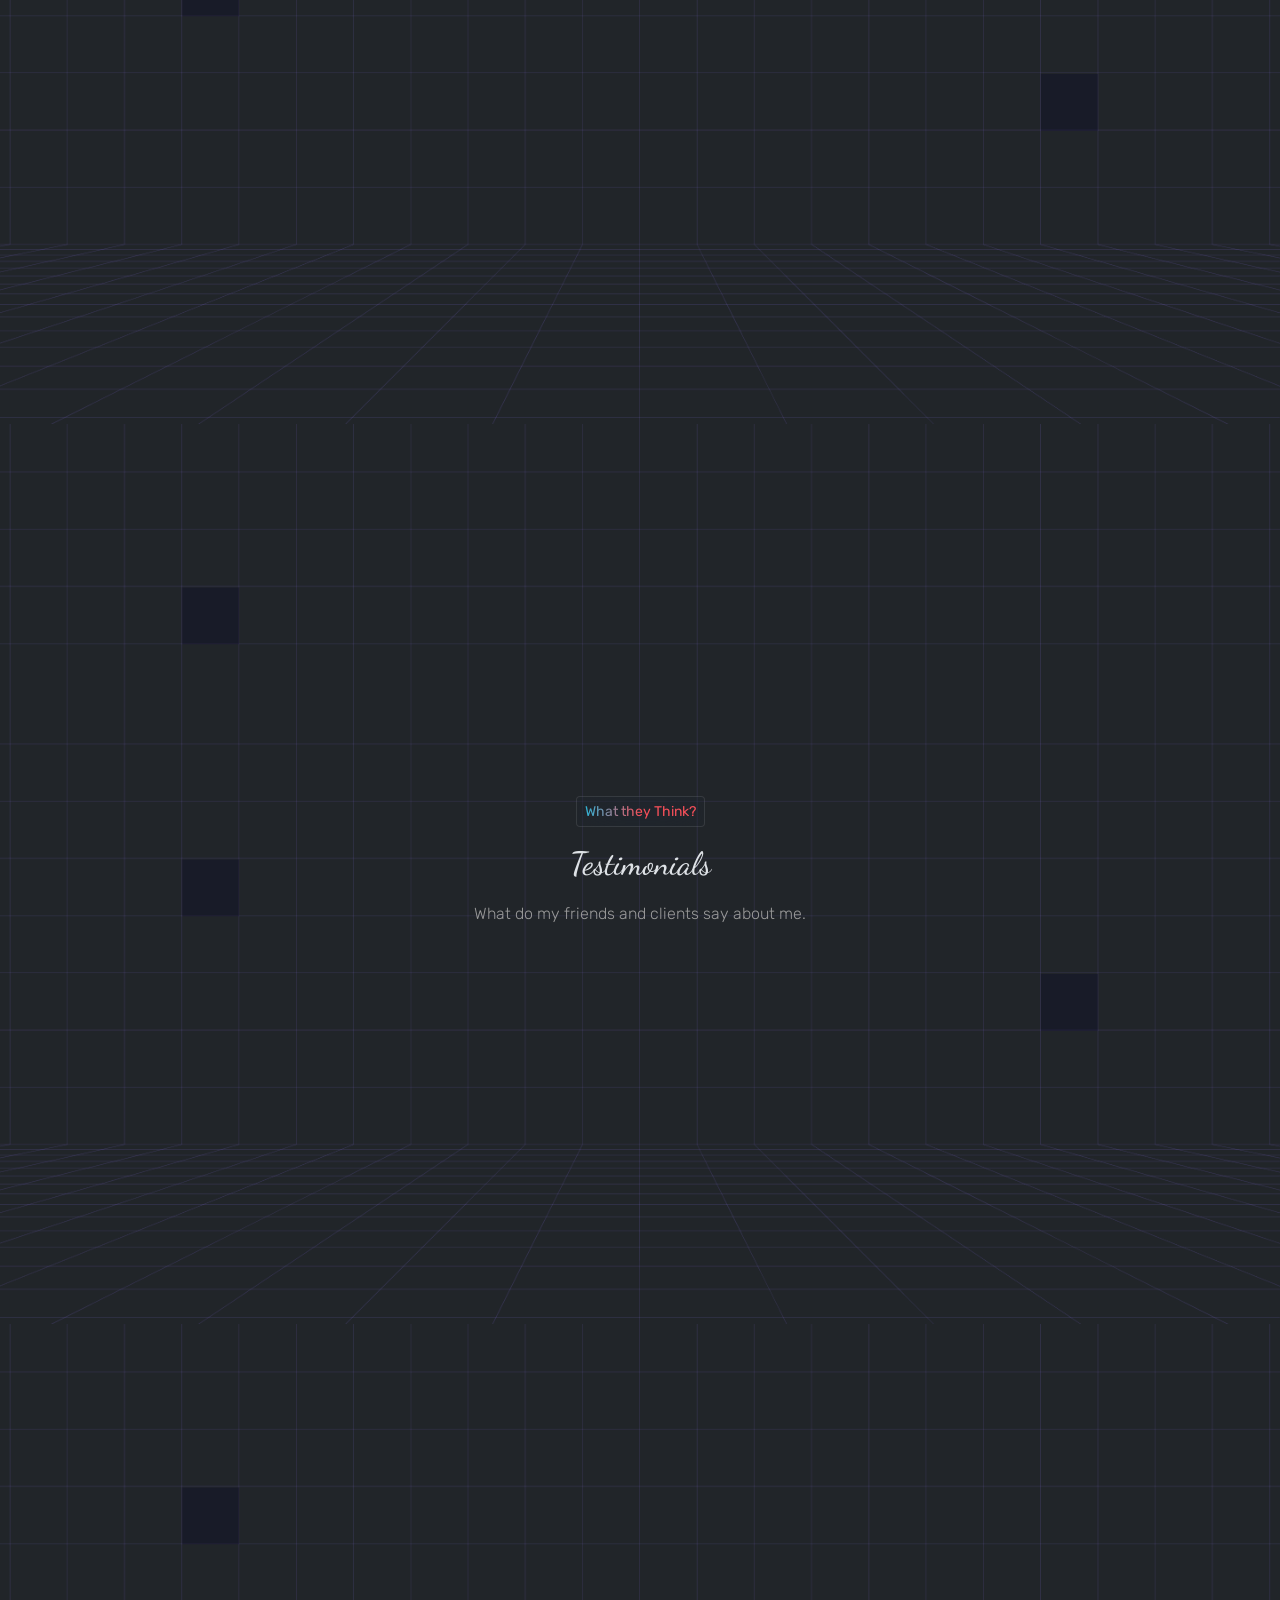
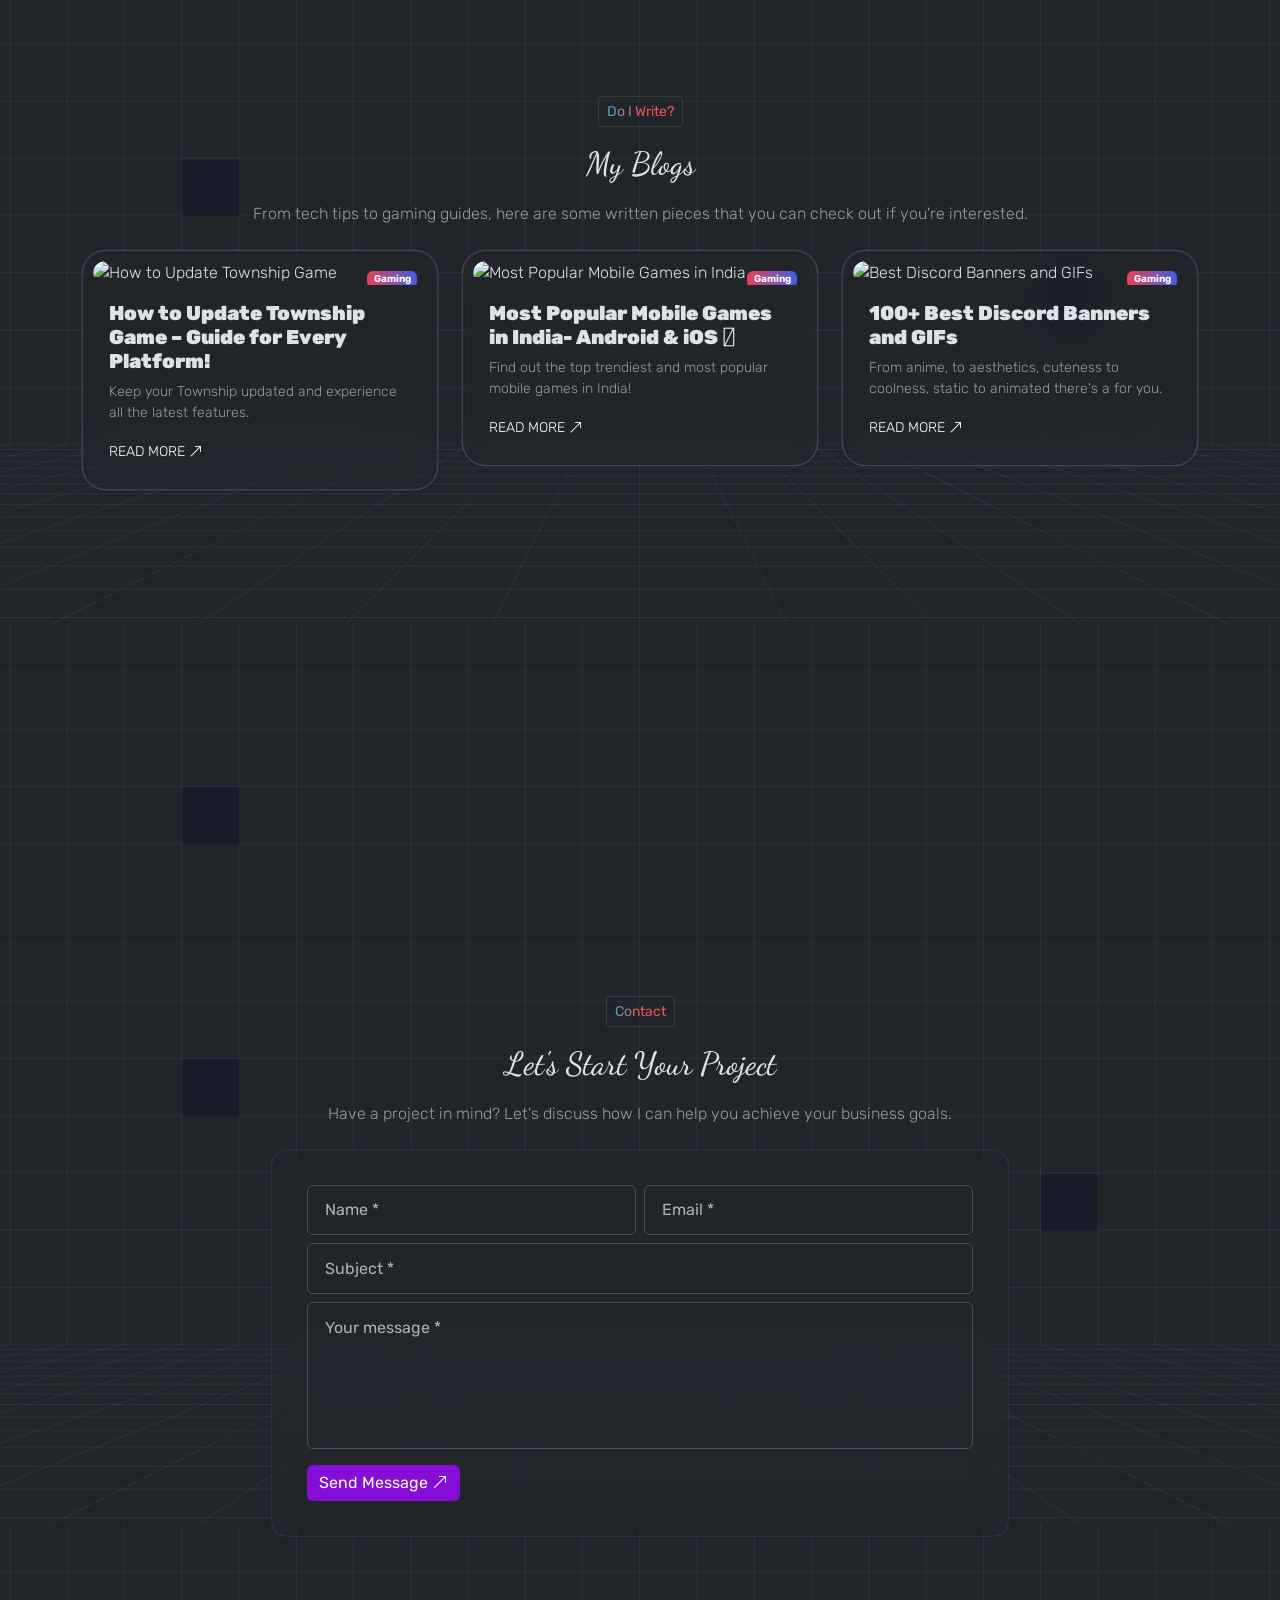
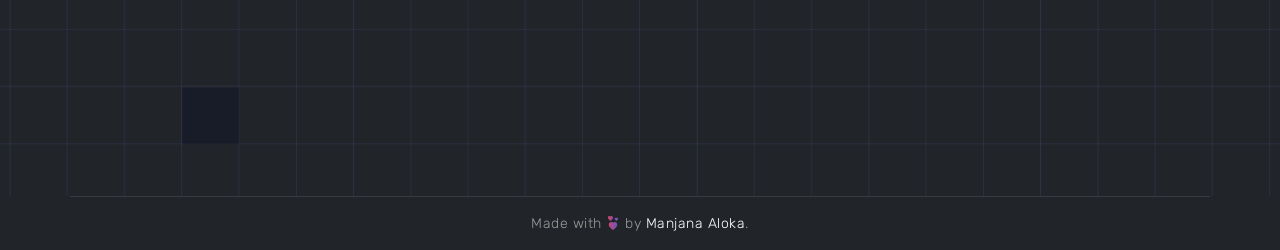
==== commit effc7419: "asd" ====
--- a/index.html
+++ b/index.html
@@ -103,8 +103,8 @@
                 <a href="/" class="navbar-brand logo">
                     <span>
                         <span class="logo-name">
-                            <img src="assets/images/vj.webp" alt="Manjana Aloka" class="img-fluid " width="150"
-                                height="150">
+                            <img src="assets/images/vj.webp" alt="Manjana Aloka" class="img-fluid " width="100"
+                                height="100">
                         </span>
                     </span>
                 </a>
@@ -114,8 +114,8 @@
                         <a href="/" class="offcanvas-title navbar-brand logo" id="offcanvasNavbarMenu"
                             data-aos="fade-down" data-aos-delay="600">
                             <span class="logo-name">
-                                <img src="assets/images/vj.webp" alt="Manjana Aloka" class="img-fluid" width="150"
-                                    height="150">
+                                <img src="assets/images/vj.webp" alt="Manjana Aloka" class="img-fluid" width="100"
+                                    height="100">
                             </span>
                         </a>
                         <button type="button" class="navbar-toggler" data-bs-dismiss="offcanvas"
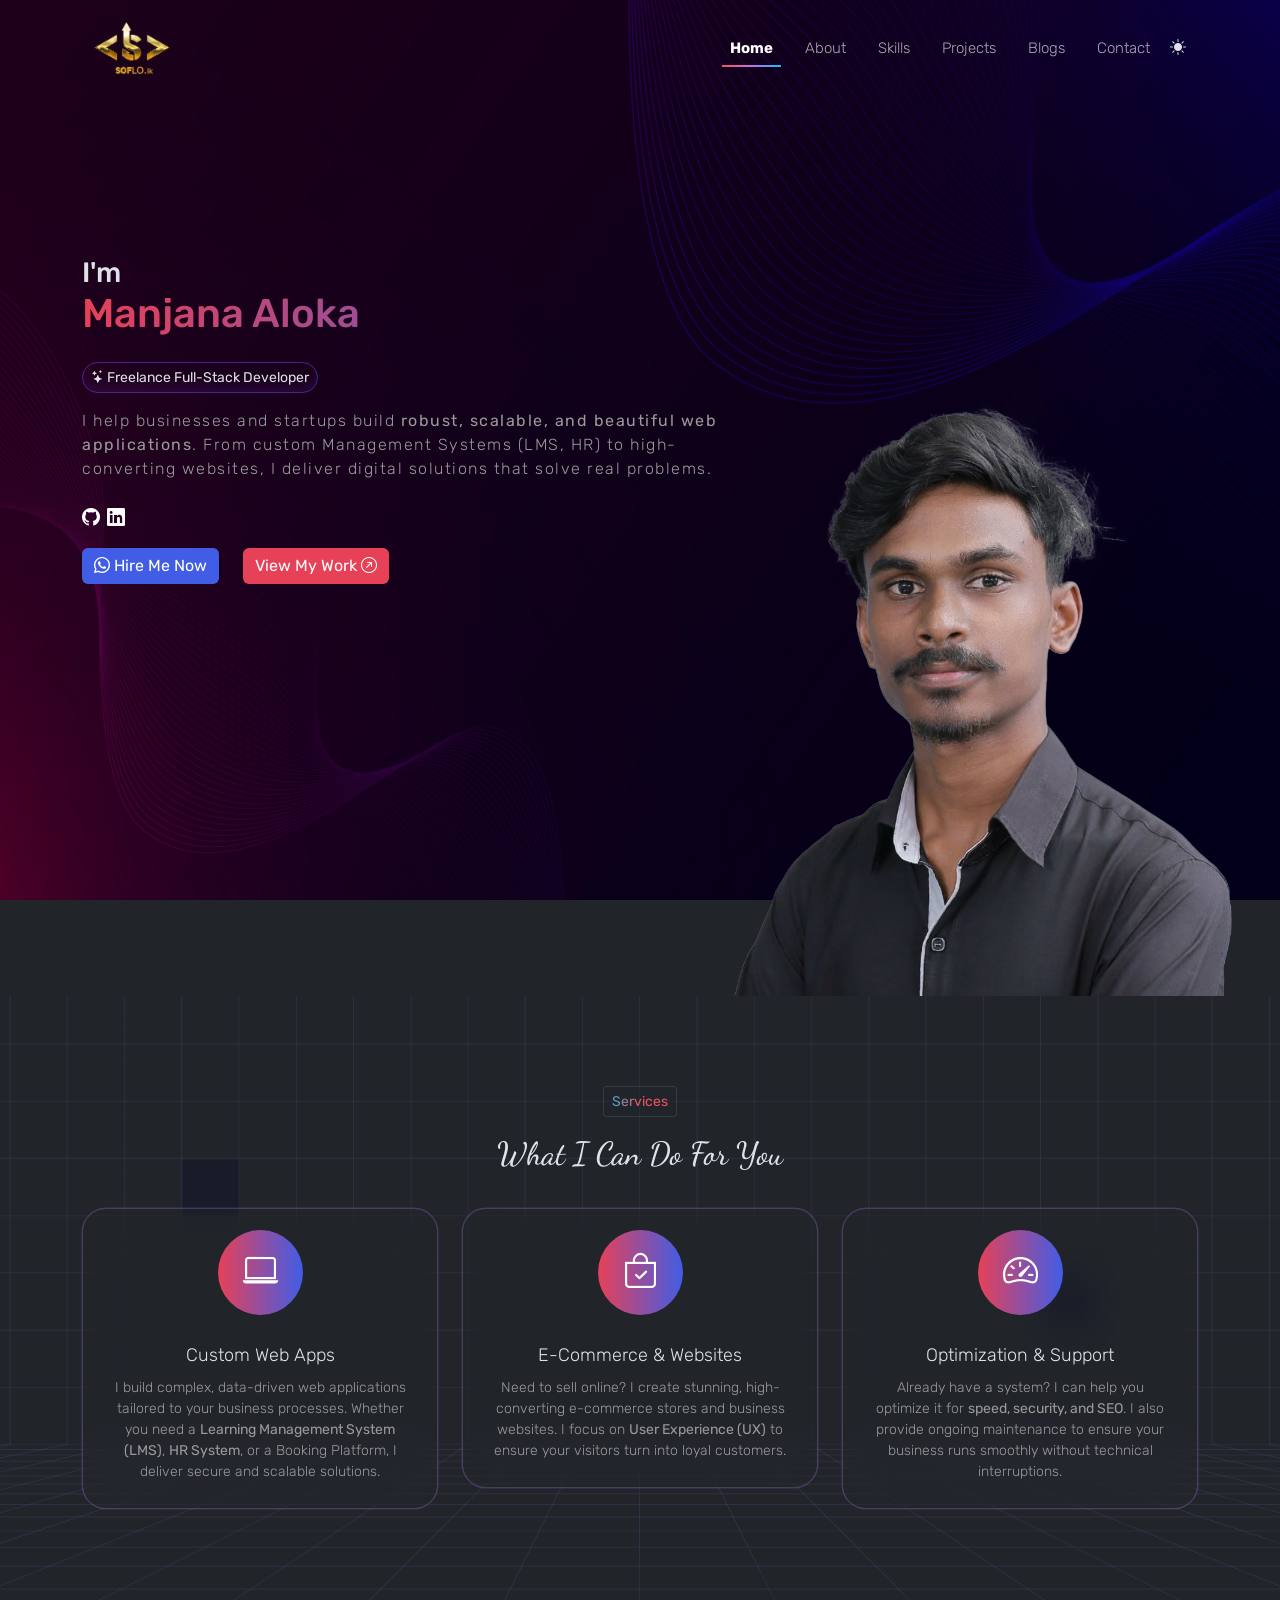
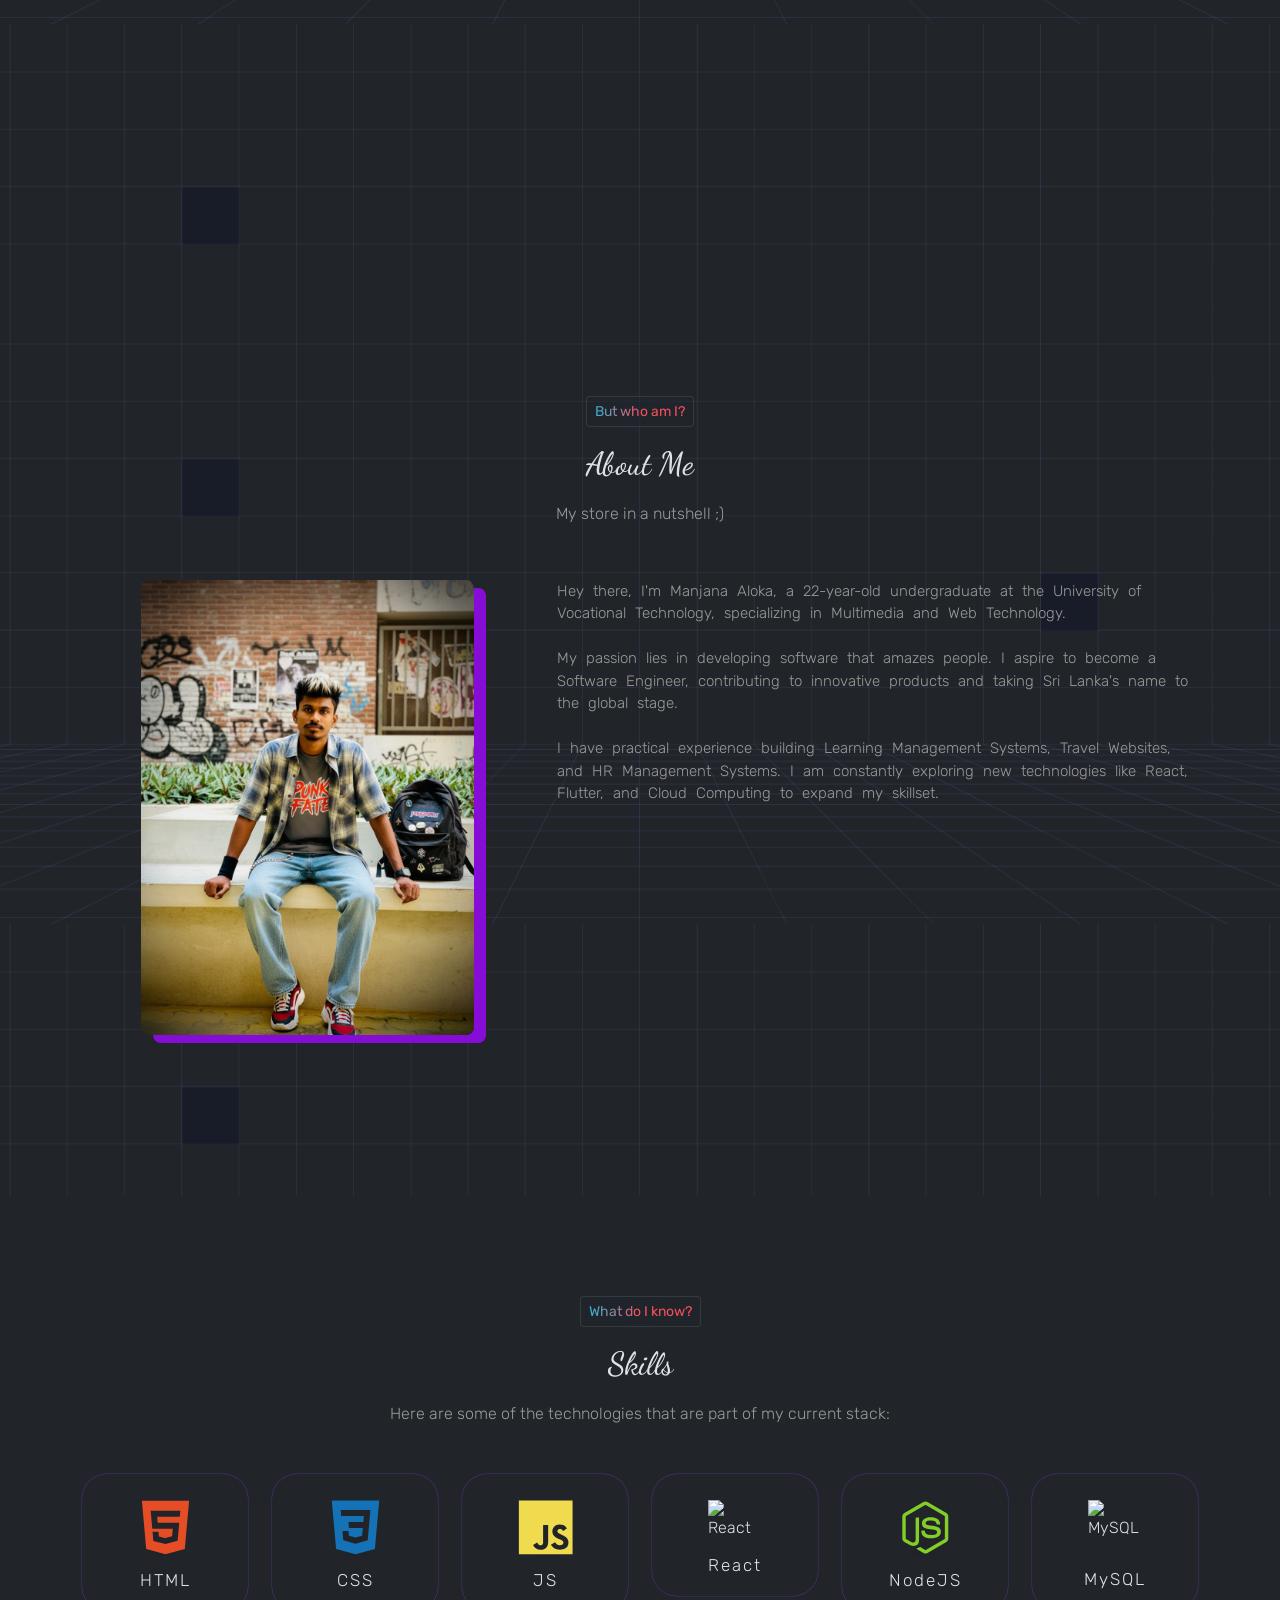
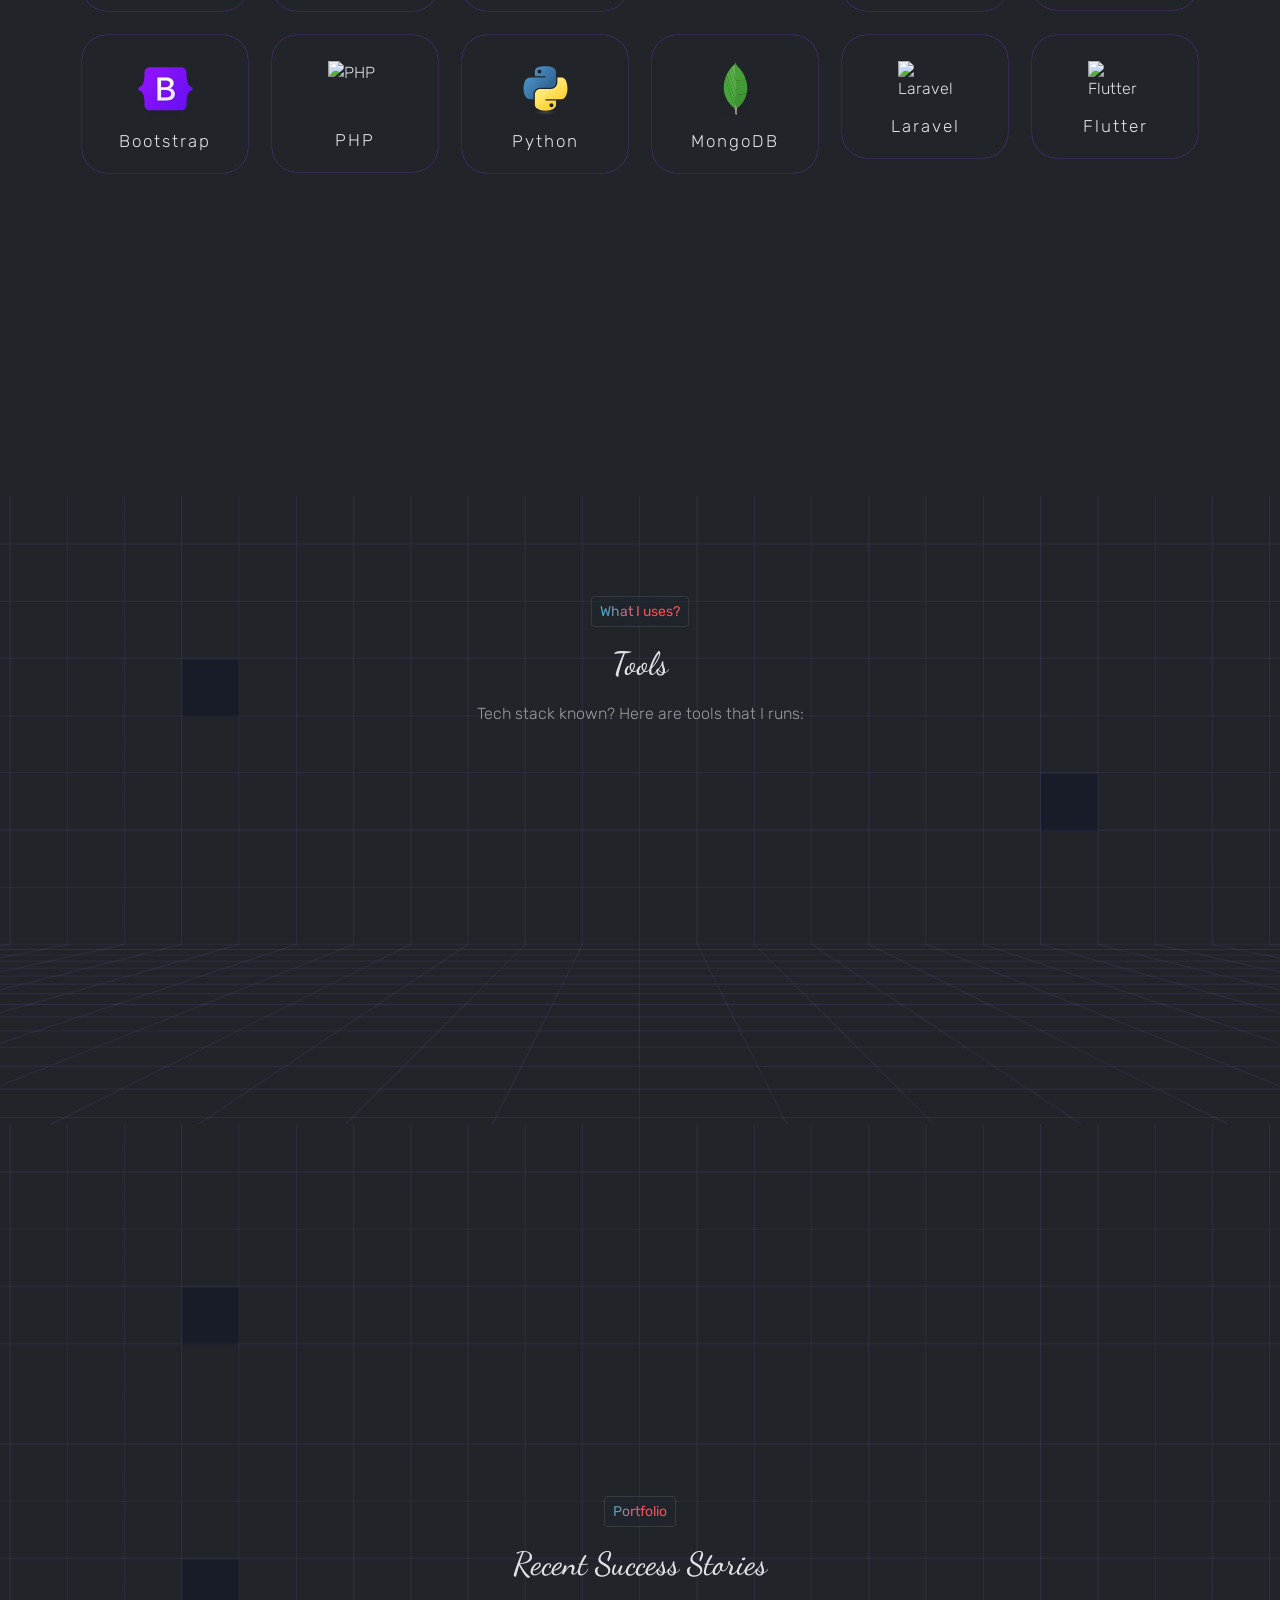
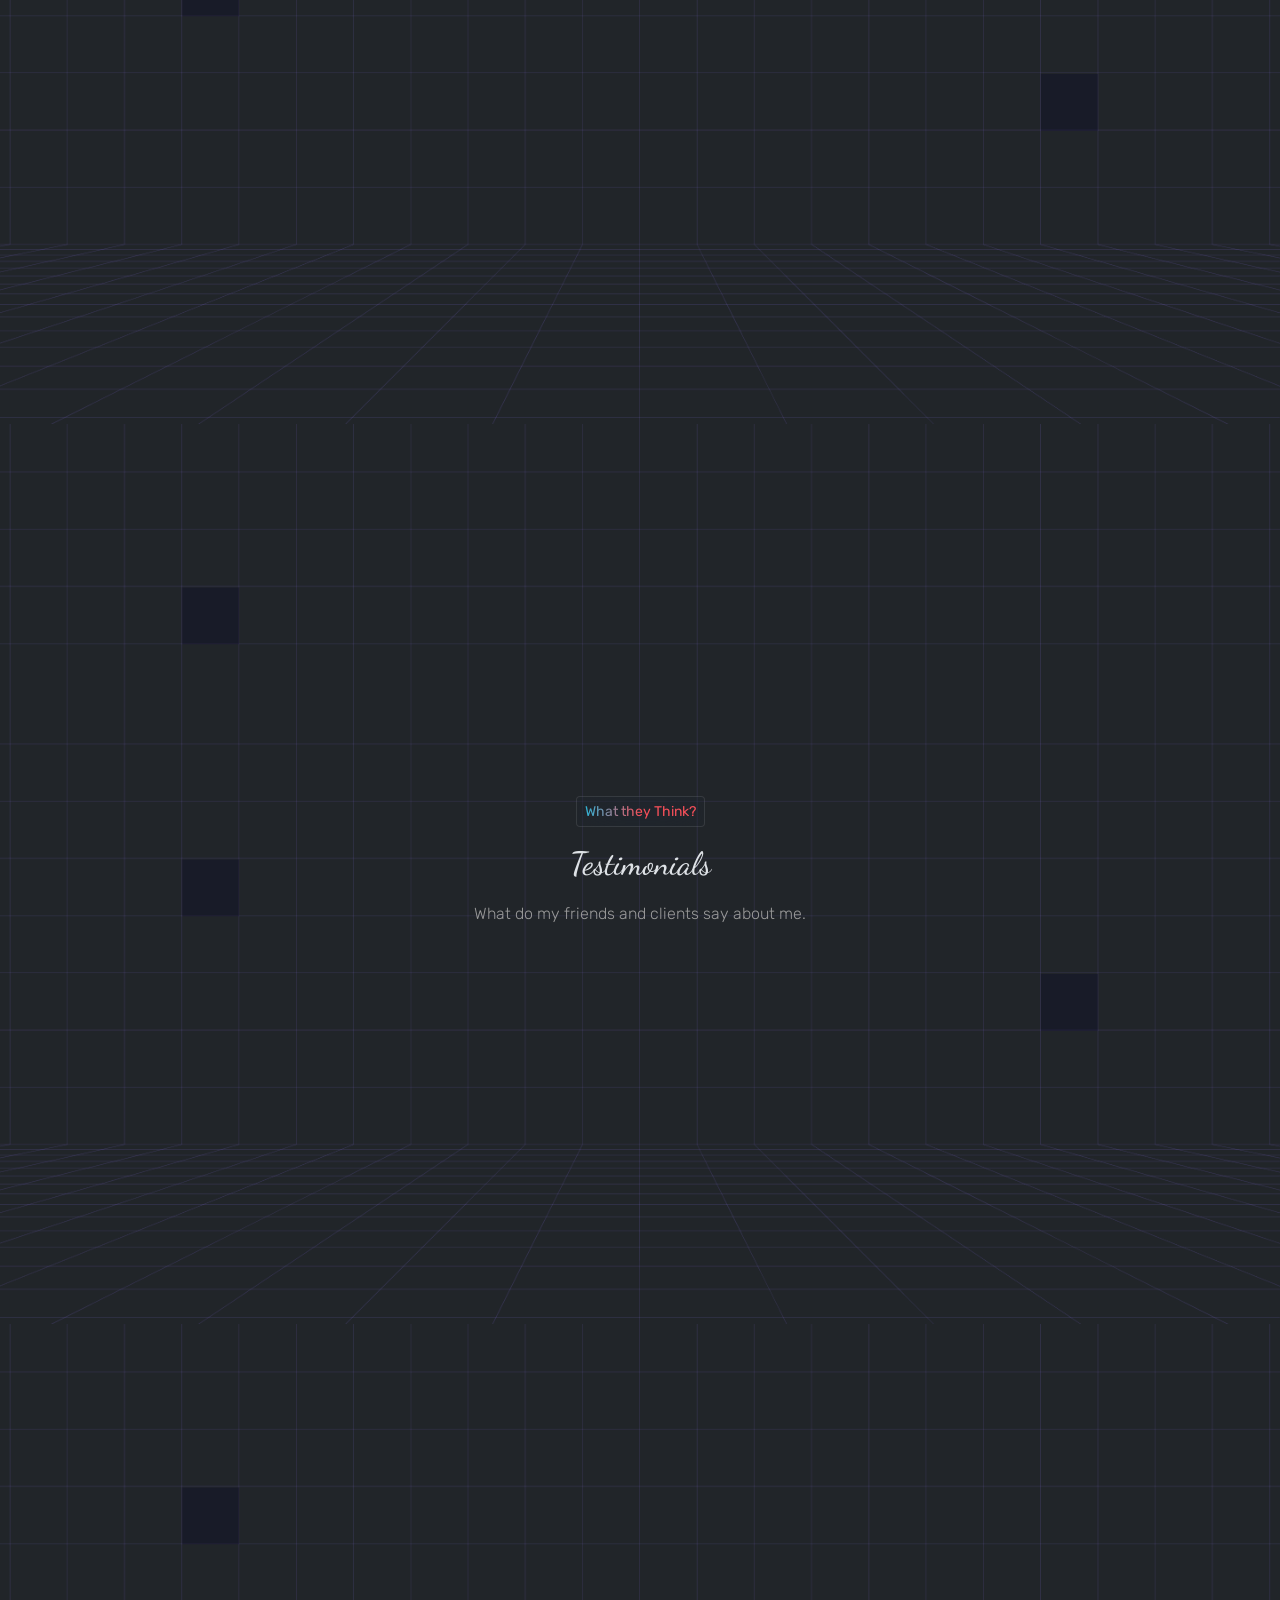
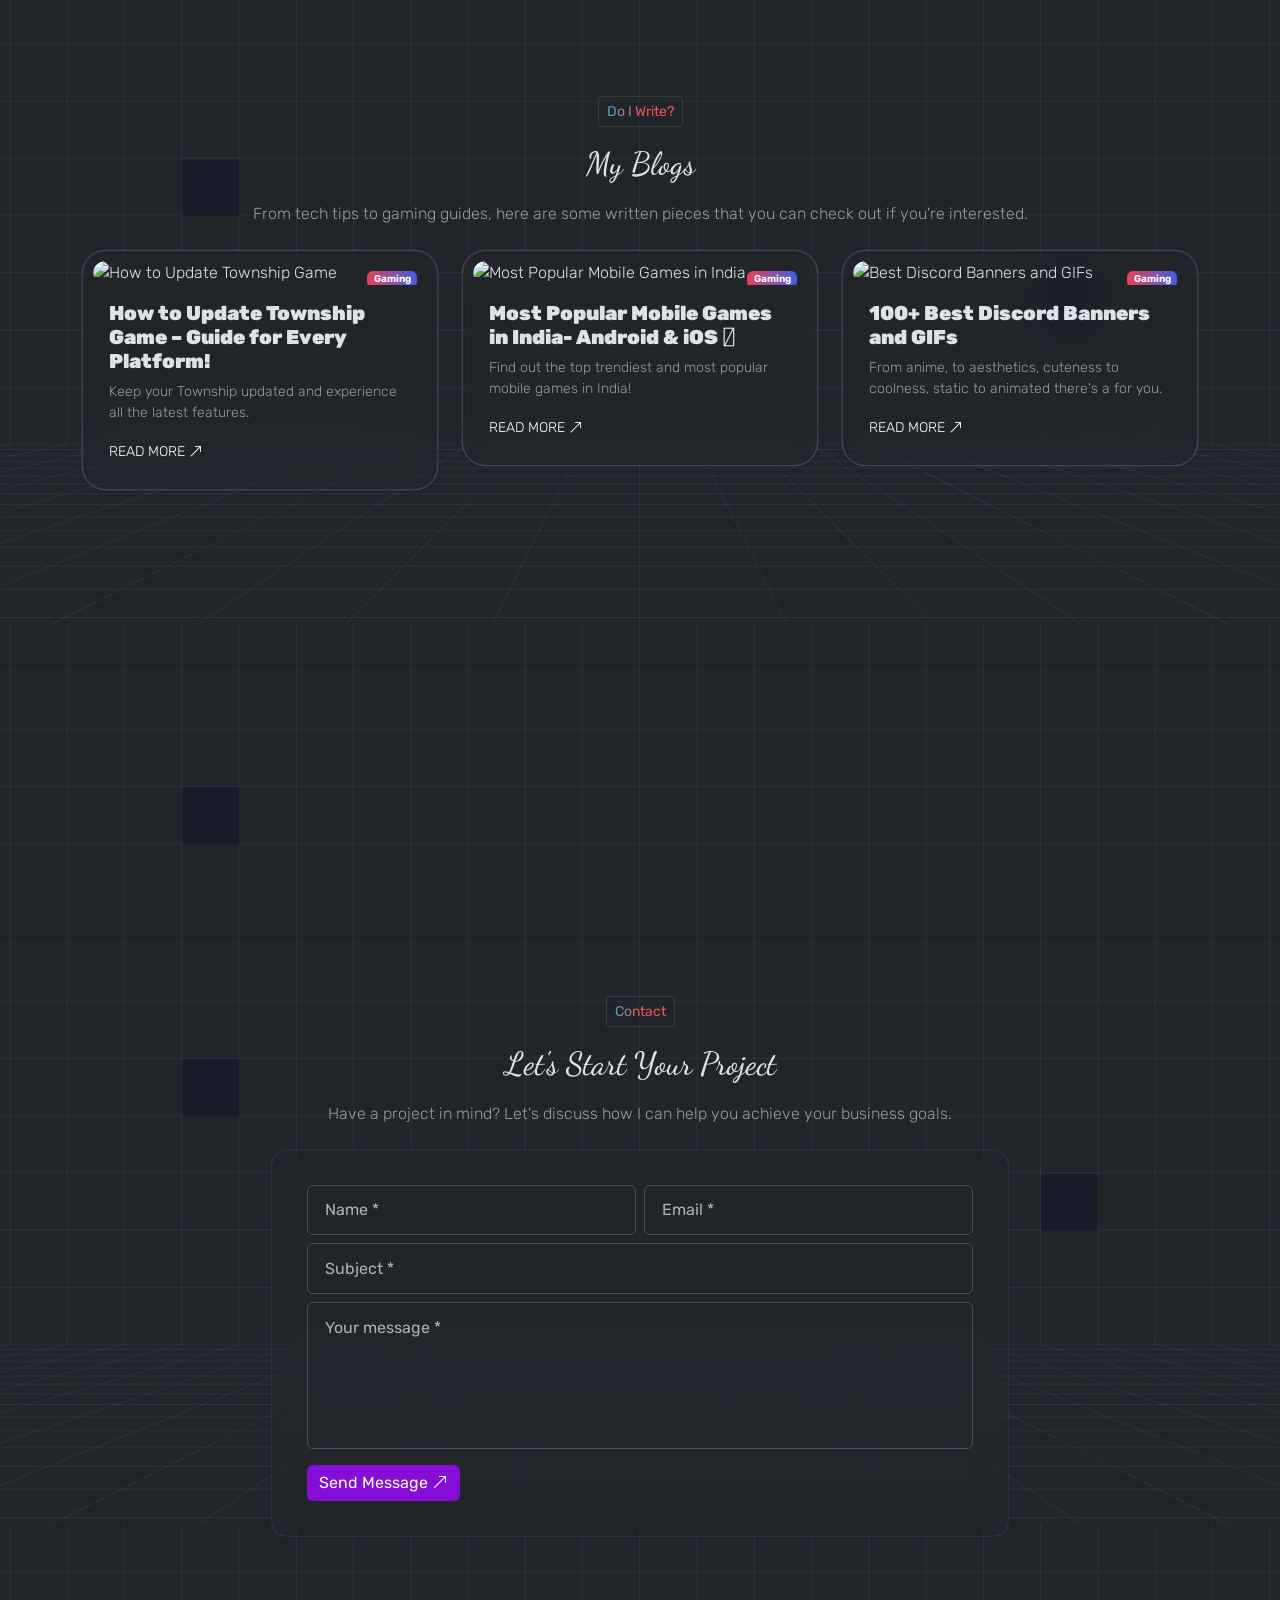
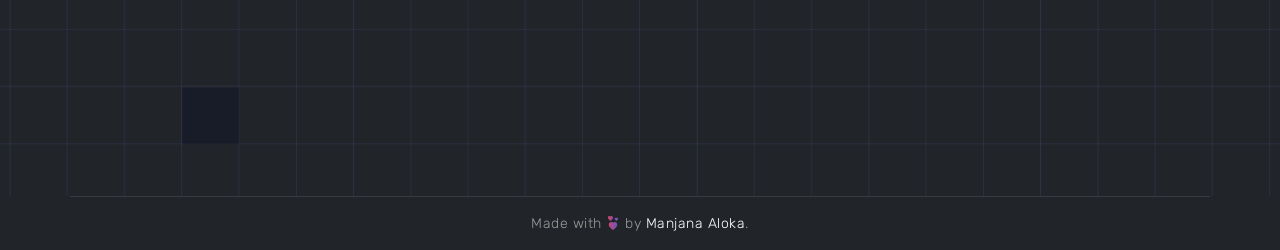
==== commit 8a4cb850: "sdf" ====
--- a/index.html
+++ b/index.html
@@ -689,7 +689,7 @@
             <div class="row justify-content-center" data-aos="fade-down" data-aos-delay="500">
                 <div class="col-lg-8">
                     <div class="contact-form">
-                        <form action="https://formspree.io/f/xldjelqg" method="POST">
+                        <form action="https://formspree.io/f/myzqgqwo" method="POST">
                             <div class="row g-2">
                                 <div class="col-md-6">
                                     <div class="form-group">
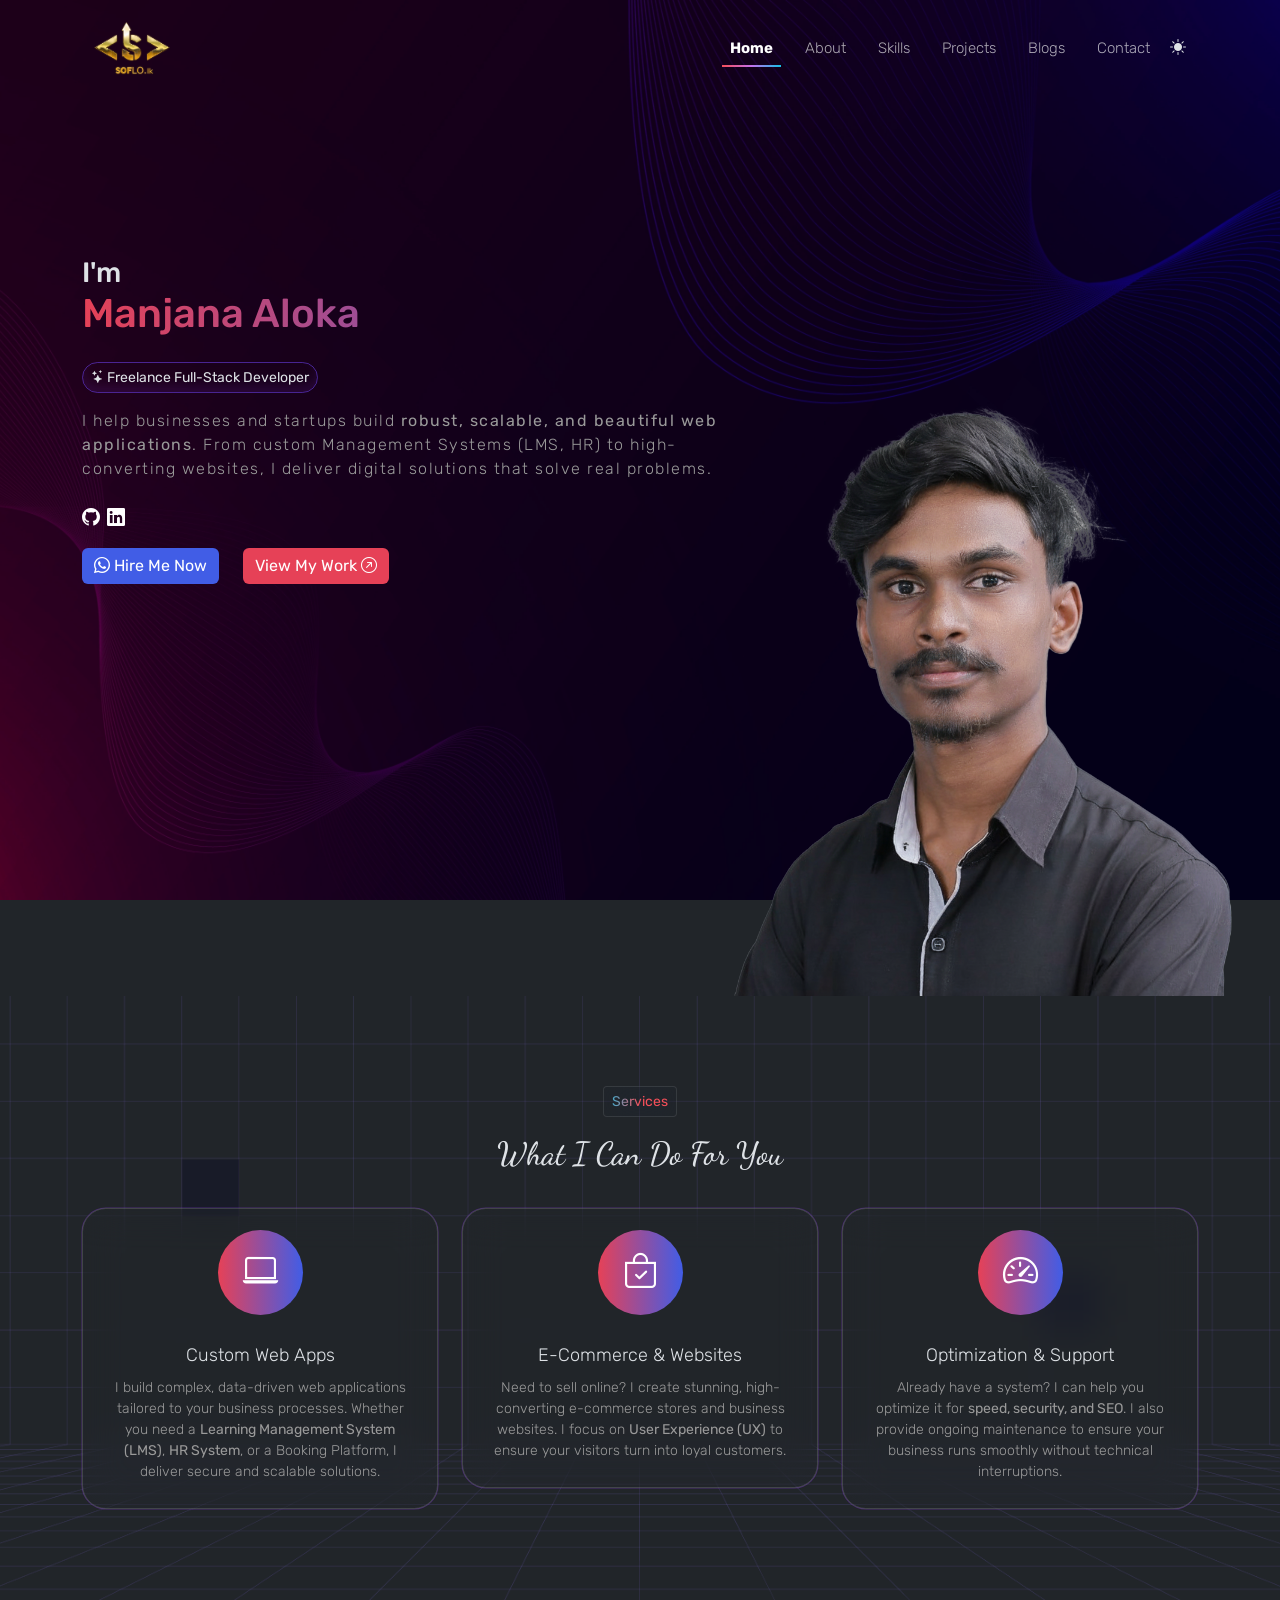
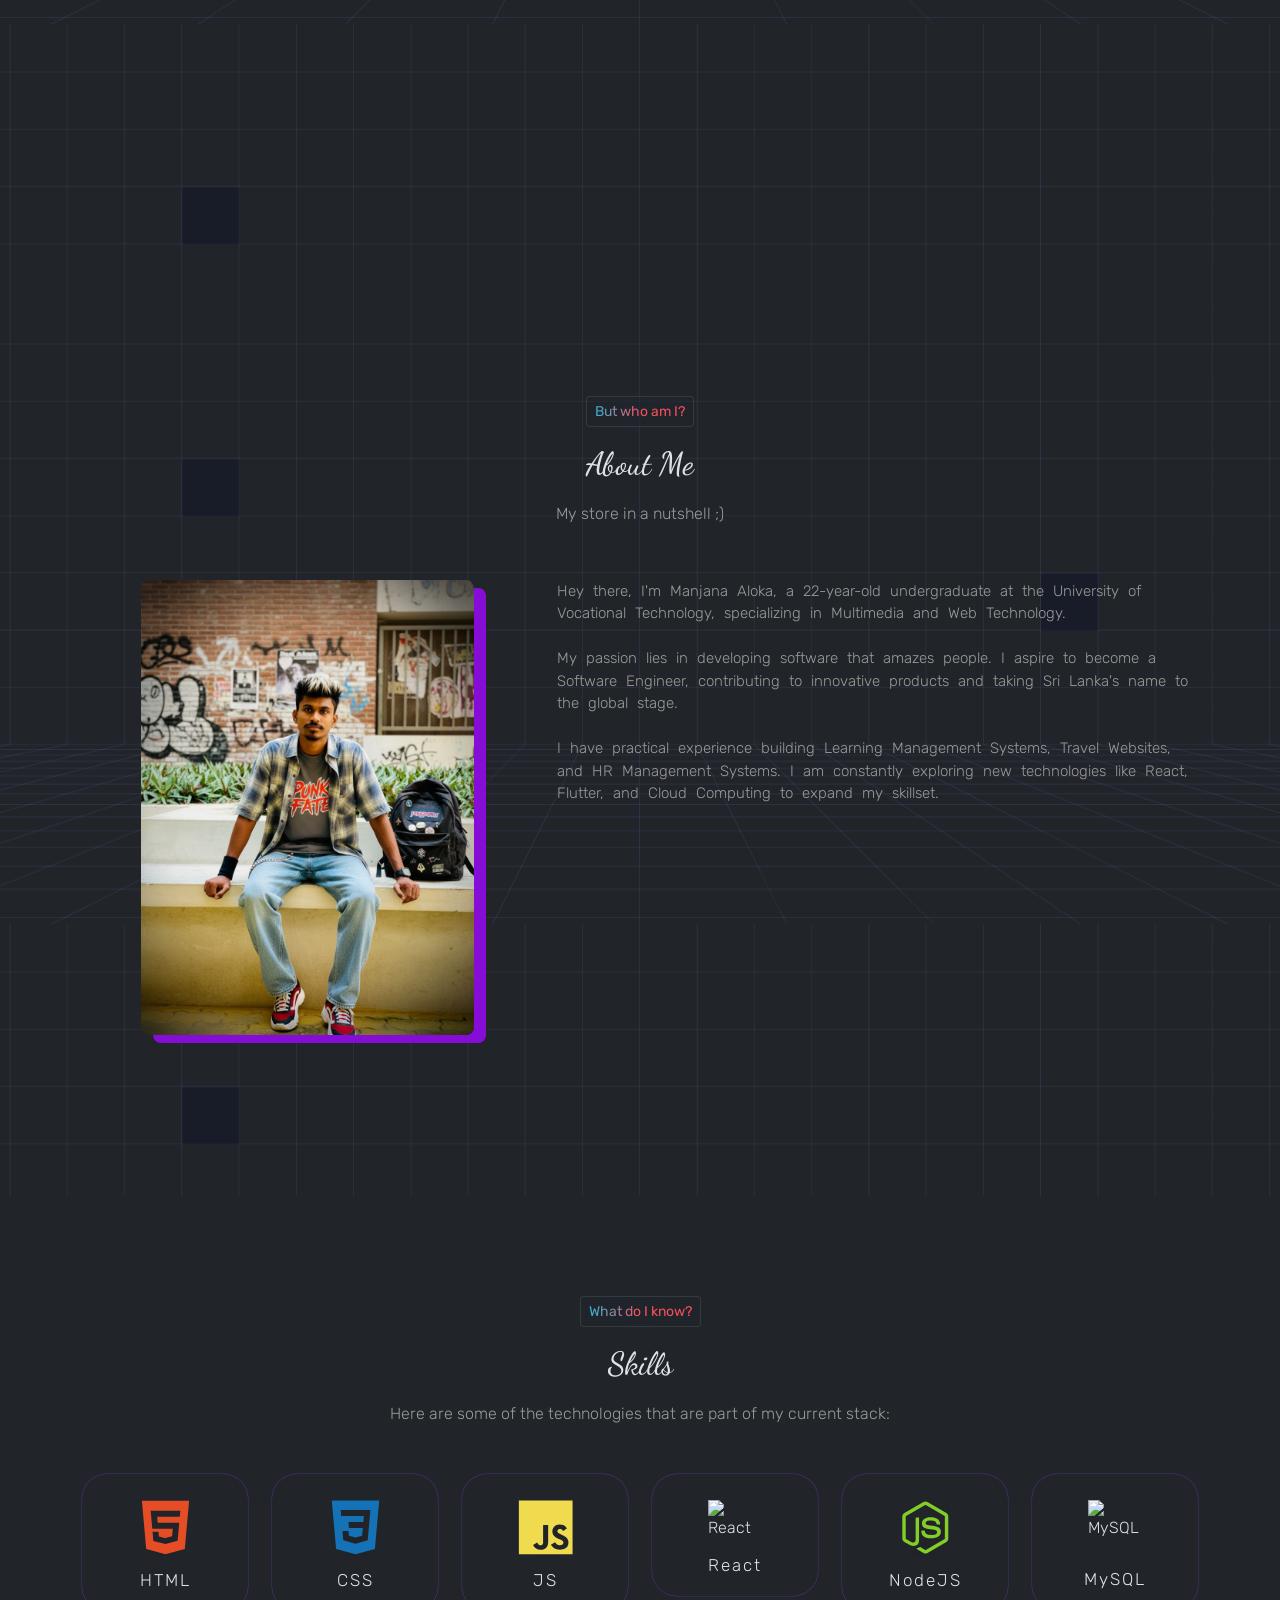
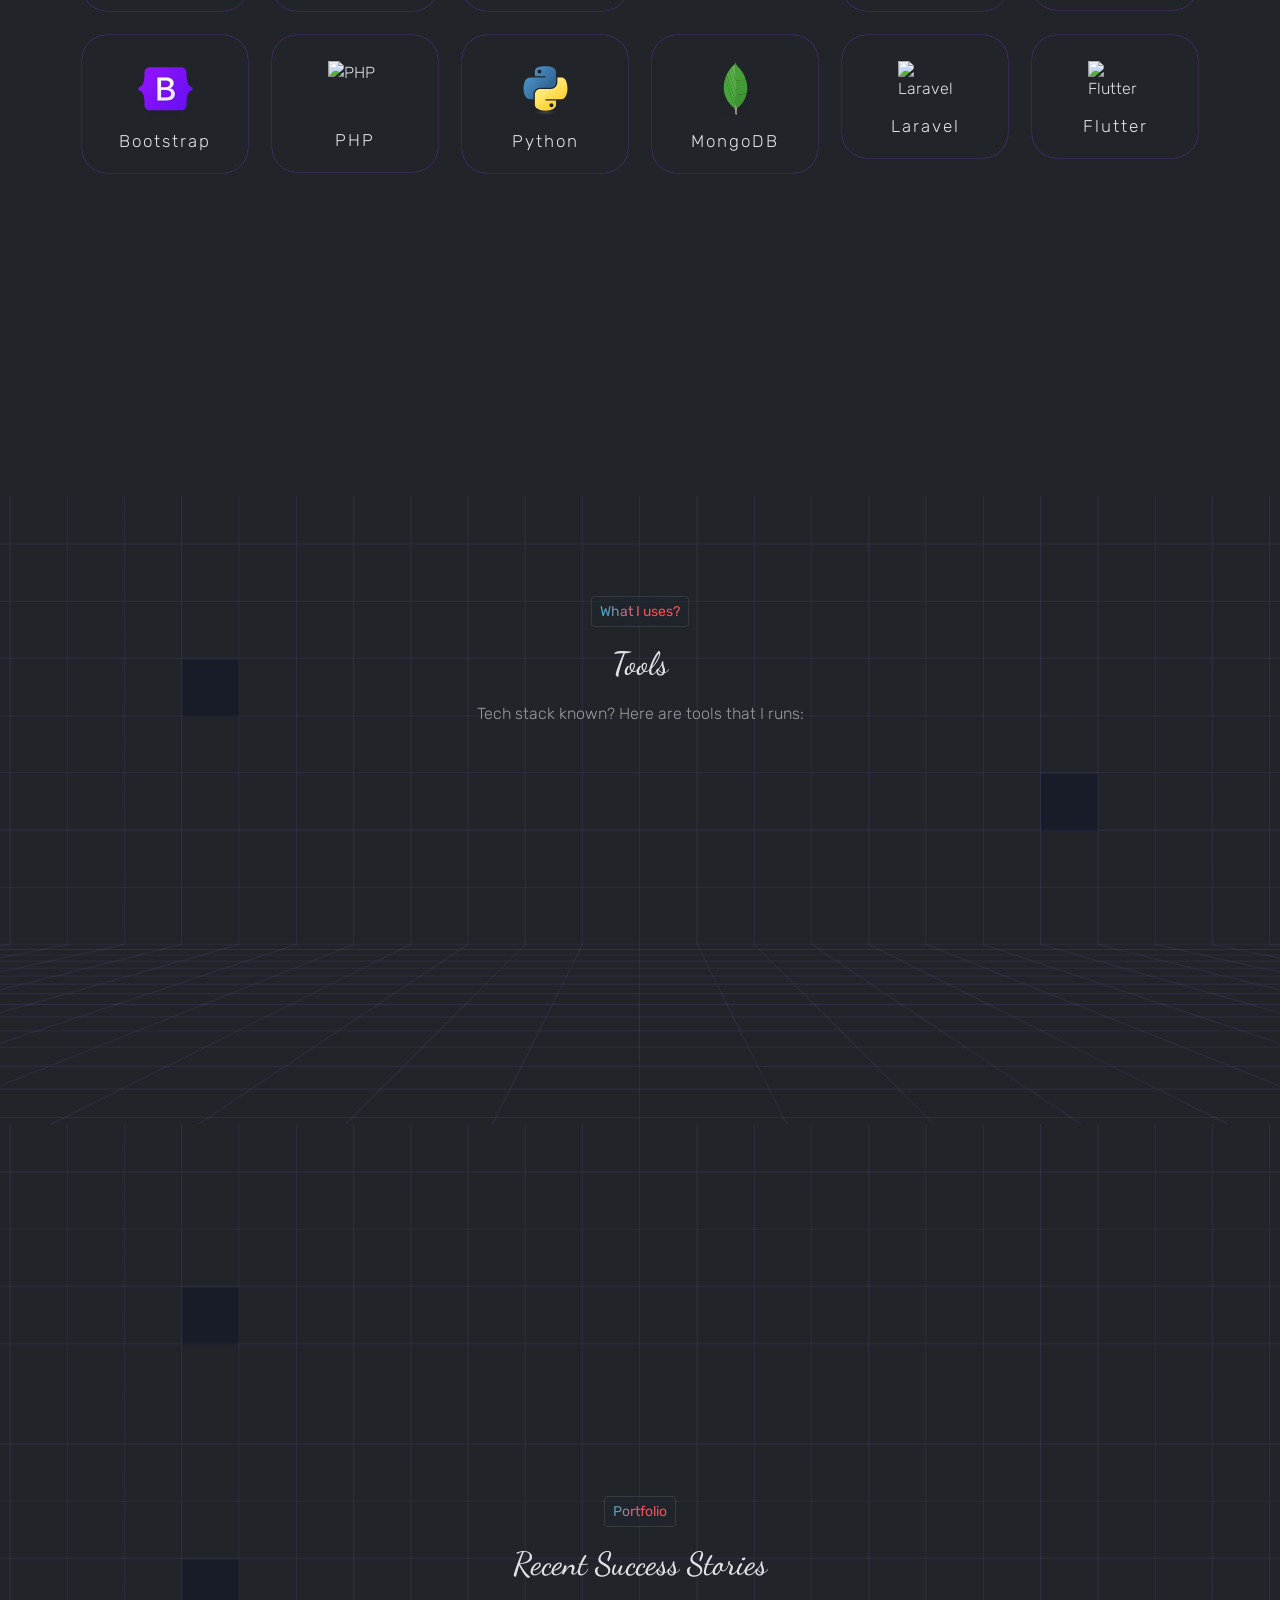
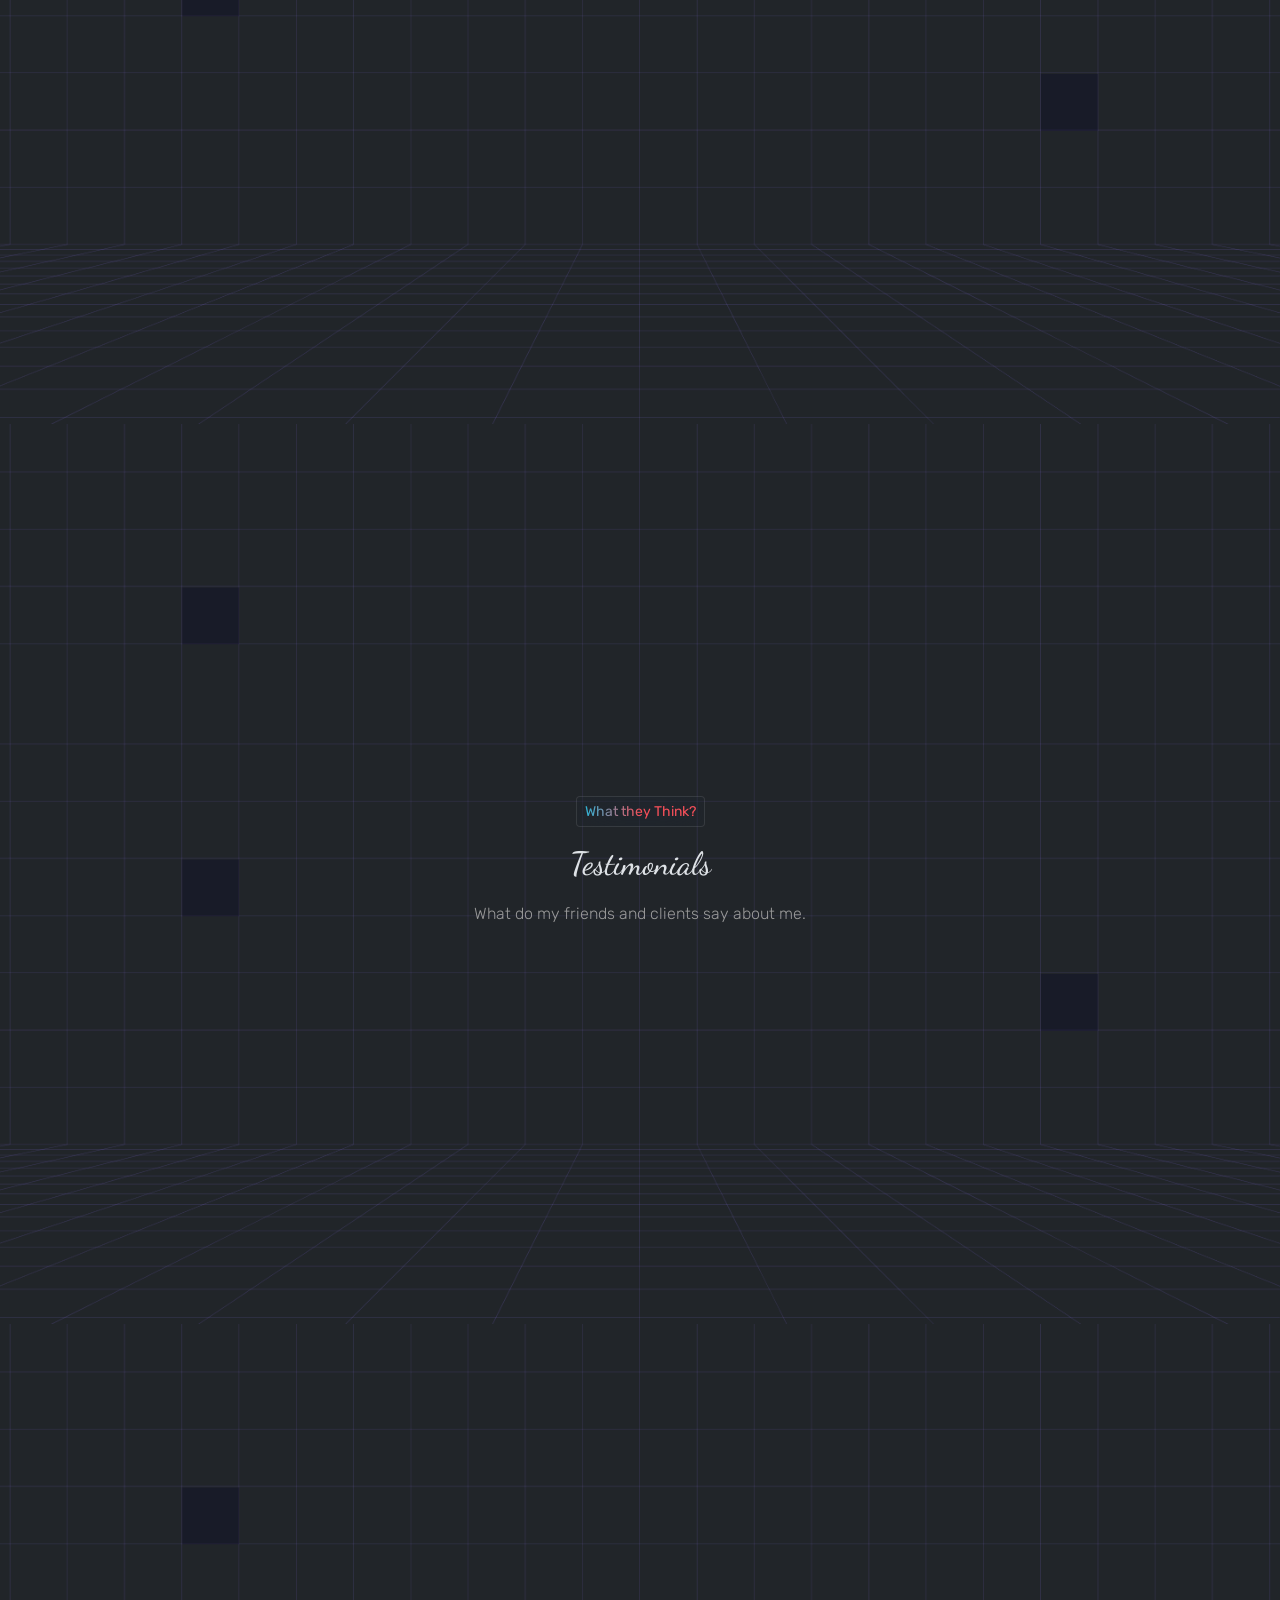
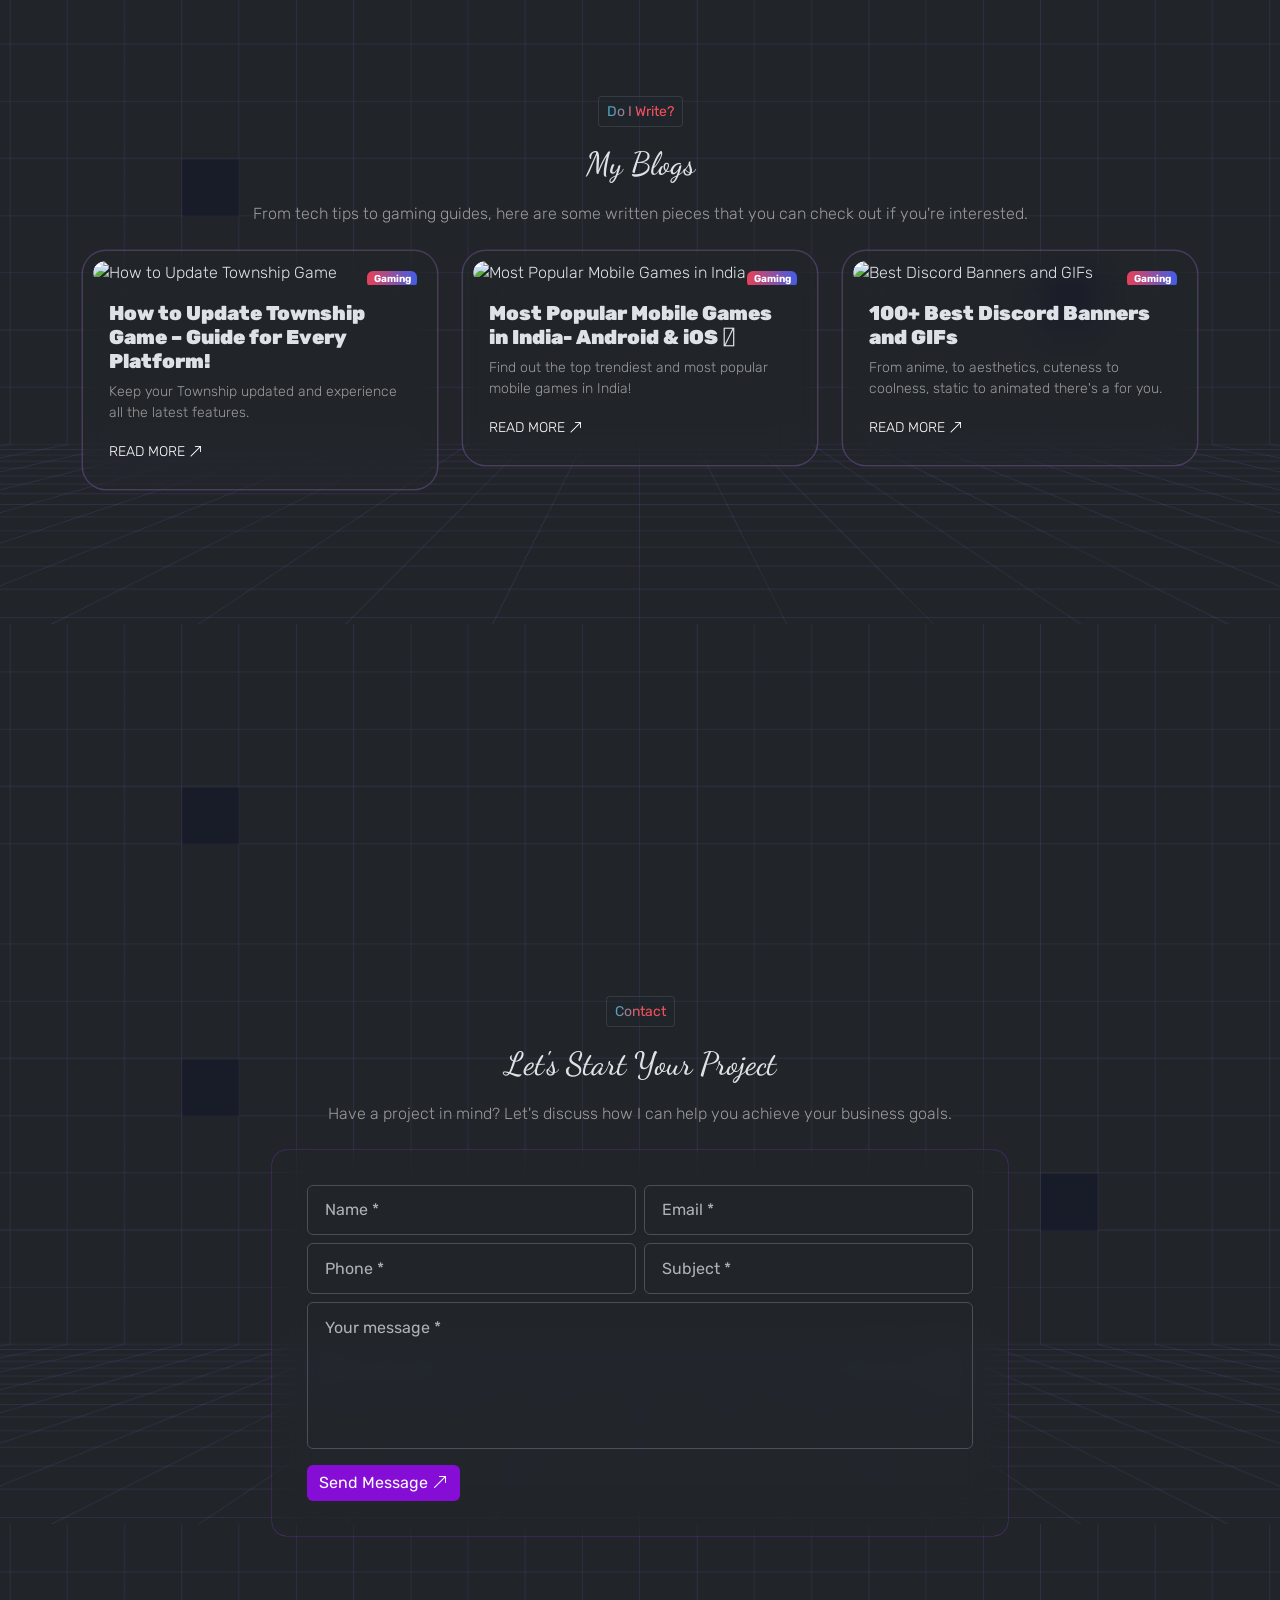
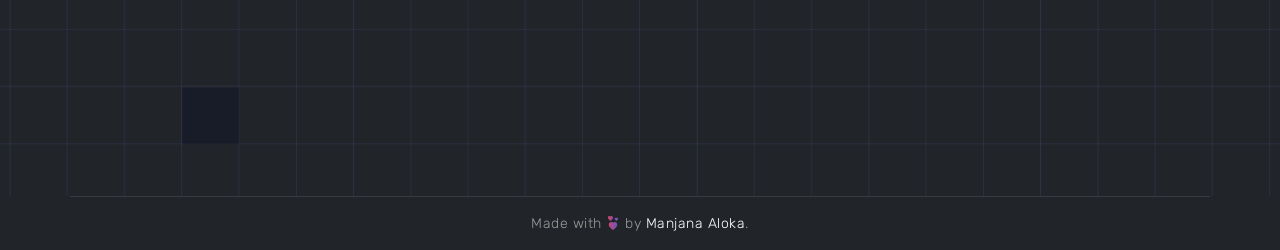
==== commit 1660c8e7: "asd" ====
--- a/index.html
+++ b/index.html
@@ -88,6 +88,10 @@
             y.parentNode.insertBefore(t, y);
         })(window, document, "clarity", "script", "phycesbqlg");
     </script>
+
+    <script src="https://ajax.googleapis.com/ajax/libs/jquery/3.7.1/jquery.min.js"></script>
+    <link href="https://cdn.jsdelivr.net/npm/bootstrap-sweetalert@1.0.1/dist/sweetalert.min.css" rel="stylesheet">
+
 
 </head>
 
@@ -689,7 +693,7 @@
             <div class="row justify-content-center" data-aos="fade-down" data-aos-delay="500">
                 <div class="col-lg-8">
                     <div class="contact-form">
-                        <form action="https://formspree.io/f/myzqgqwo" method="POST">
+                        <form id="contact-form-id" action="" method="POST">
                             <div class="row g-2">
                                 <div class="col-md-6">
                                     <div class="form-group">
@@ -699,11 +703,17 @@
                                 </div>
                                 <div class="col-md-6">
                                     <div class="form-group">
-                                        <input type="email" class="form-control" id="email" name="email"
+                                        <input type="email" class="form-control" id="sender__mail" name="sender__mail"
                                             placeholder="Email *" required>
                                     </div>
                                 </div>
-                                <div class="col-md-12">
+                                <div class="col-md-6">
+                                    <div class="form-group">
+                                        <input type="text" class="form-control" id="phone" name="phone"
+                                            placeholder="Phone *" required>
+                                    </div>
+                                </div>
+                                <div class="col-md-6">
                                     <div class="form-group">
                                         <input type="text" class="form-control" id="subject" name="subject"
                                             placeholder="Subject *" required>
@@ -746,11 +756,16 @@
     </button>
 
     <!-- JavaScript -->
+     <script src="assets/js/ajax.js" defer></script>
     <script src="assets/js/aos.js" defer></script>
     <script src="assets/js/jquery-3.7.1.min.js" defer></script>
     <script src="assets/js/owl.carousel.min.js" defer></script>
     <script src="assets/js/bootstrap.min.js" defer></script>
     <script src="assets/js/script.js" defer></script>
+    <script defer src="https://cdnjs.cloudflare.com/ajax/libs/bootstrap-sweetalert/1.0.1/sweetalert.min.js"
+        integrity="sha512-MqEDqB7me8klOYxXXQlB4LaNf9V9S0+sG1i8LtPOYmHqICuEZ9ZLbyV3qIfADg2UJcLyCm4fawNiFvnYbcBJ1w=="
+        crossorigin="anonymous" referrerpolicy="no-referrer"></script>
+
 
 </body>
 
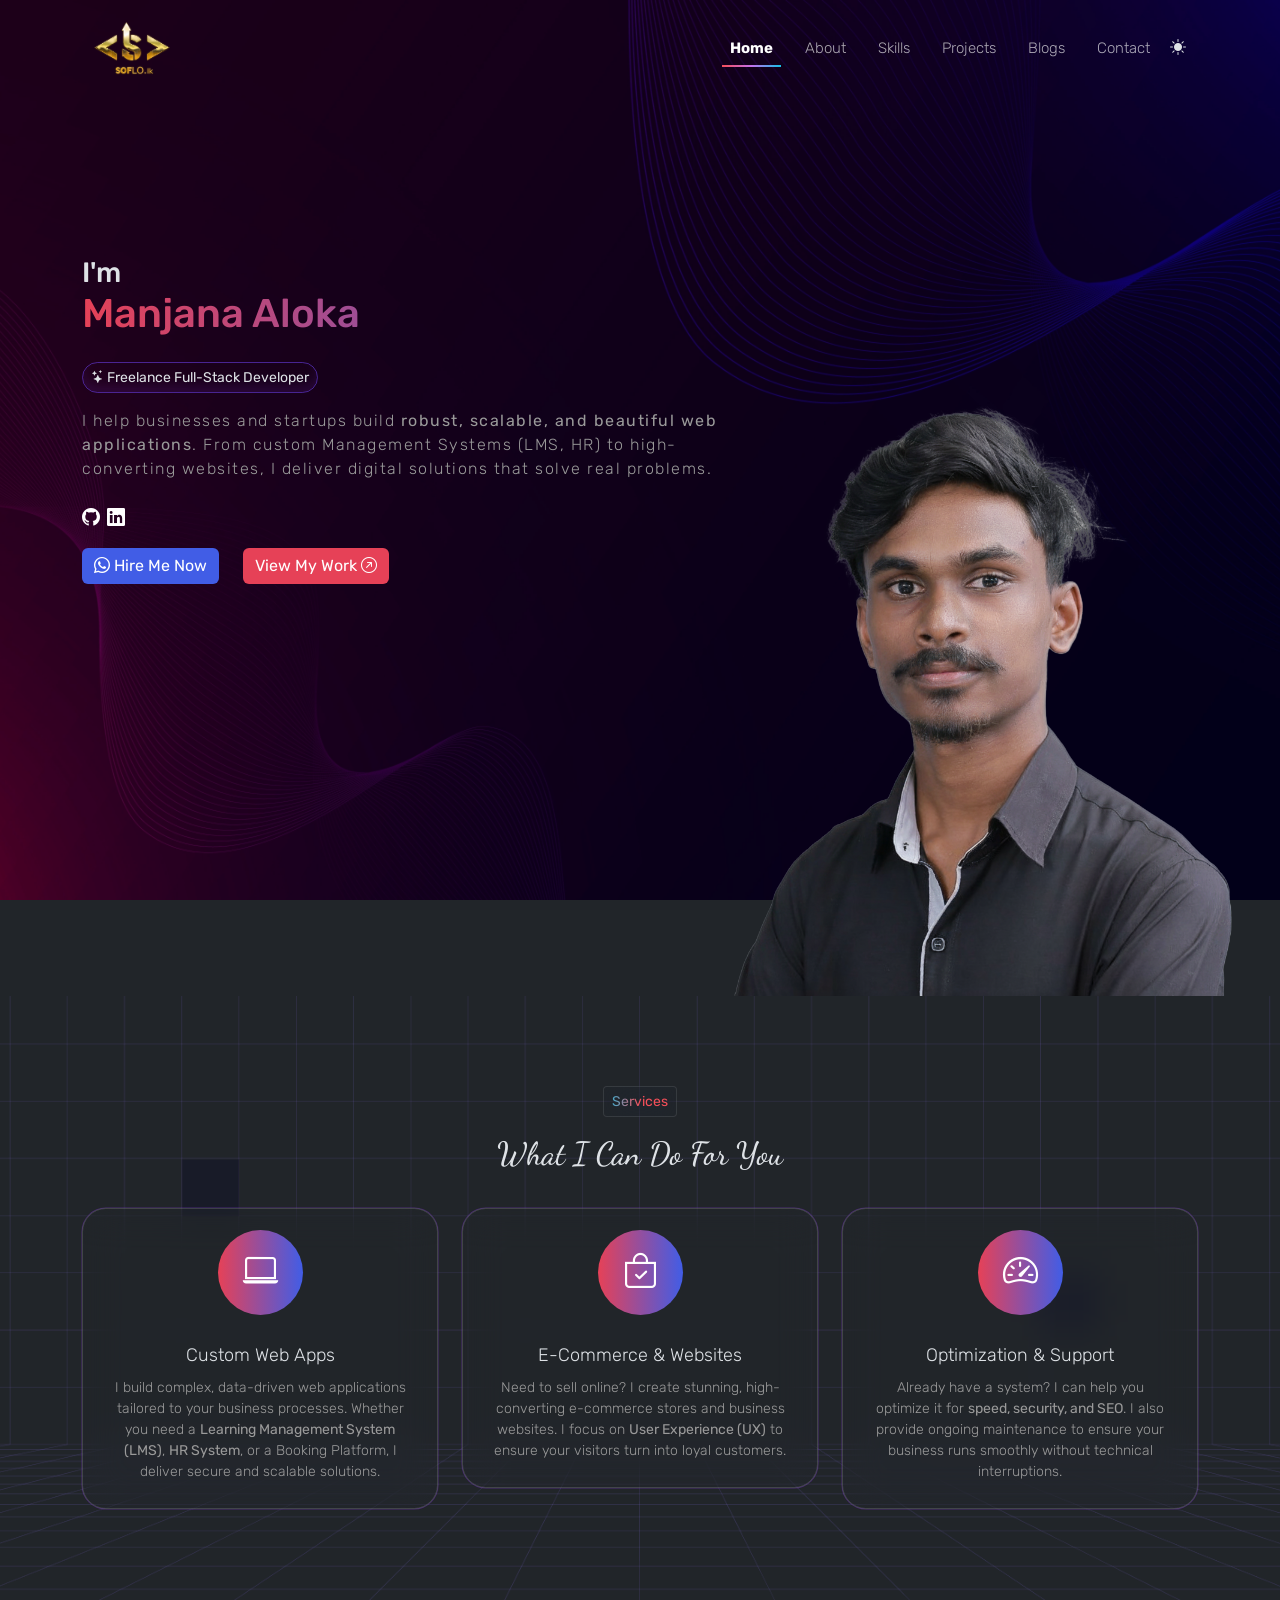
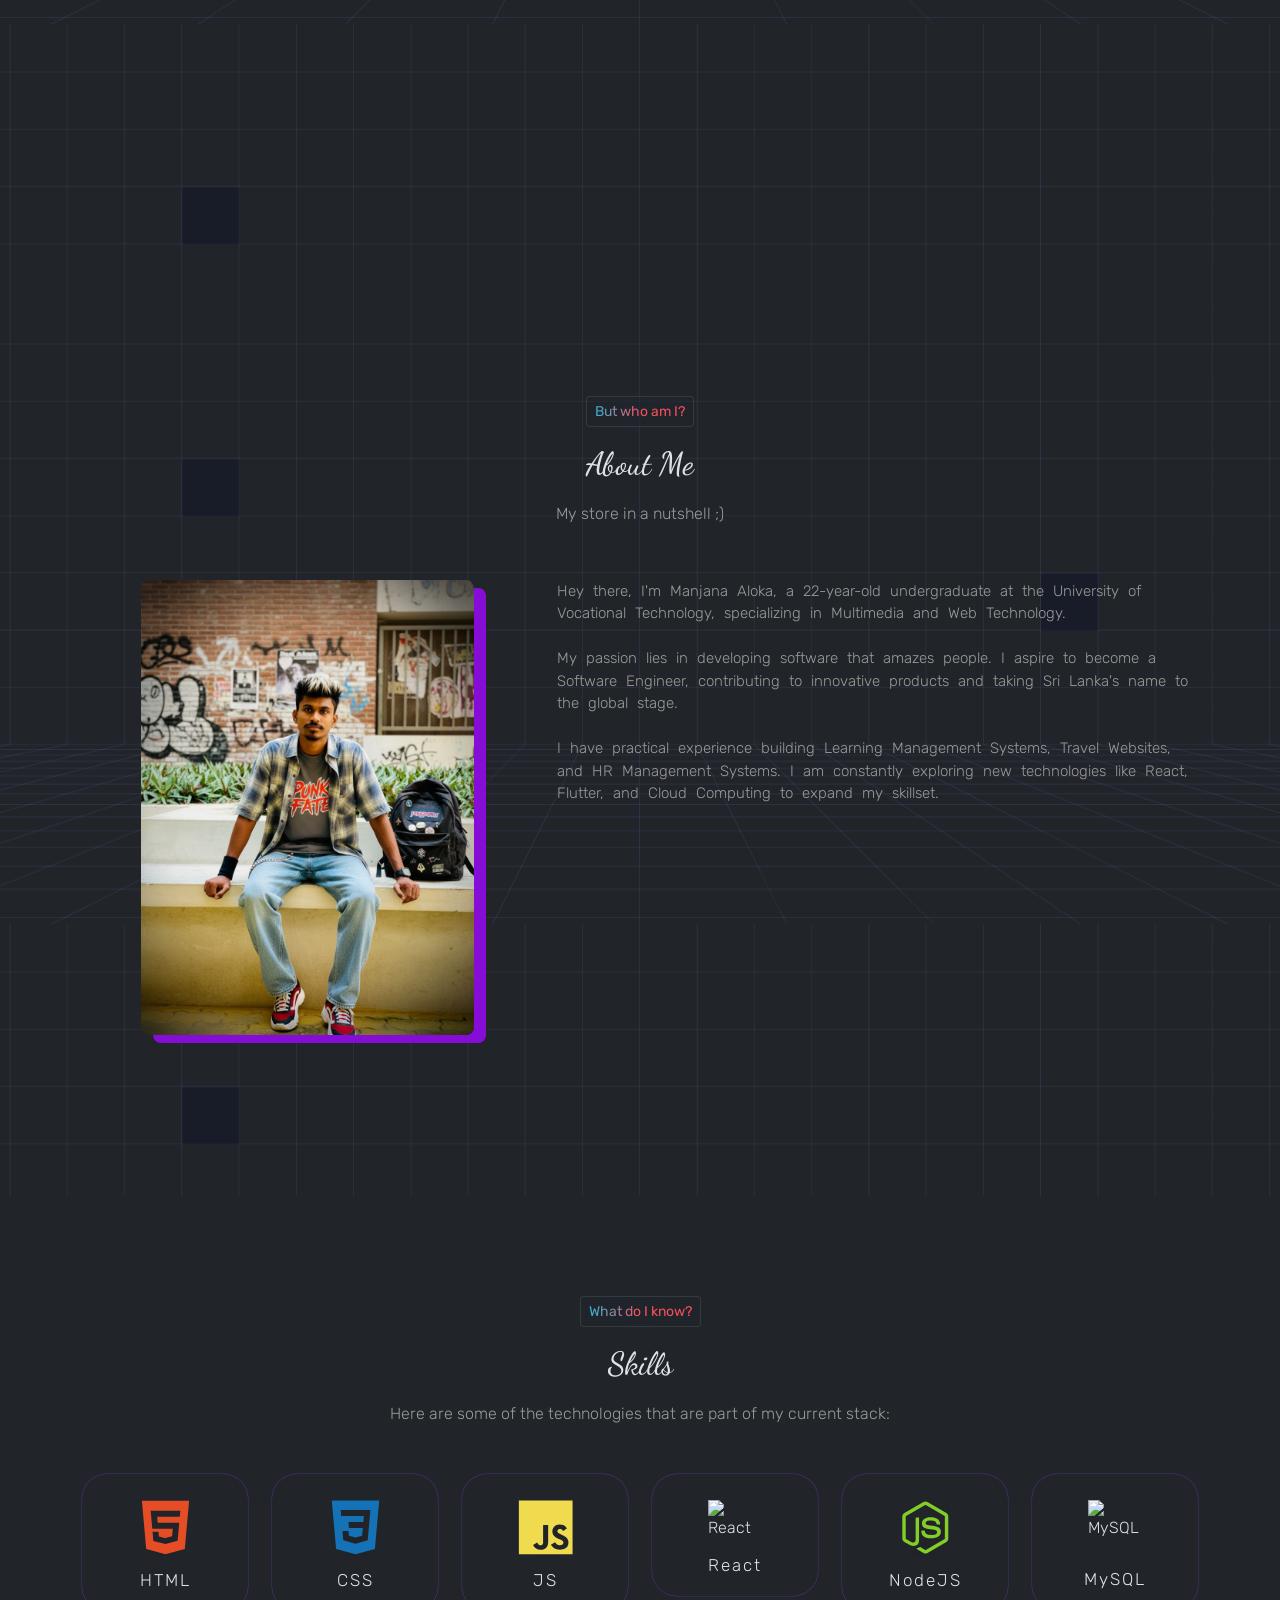
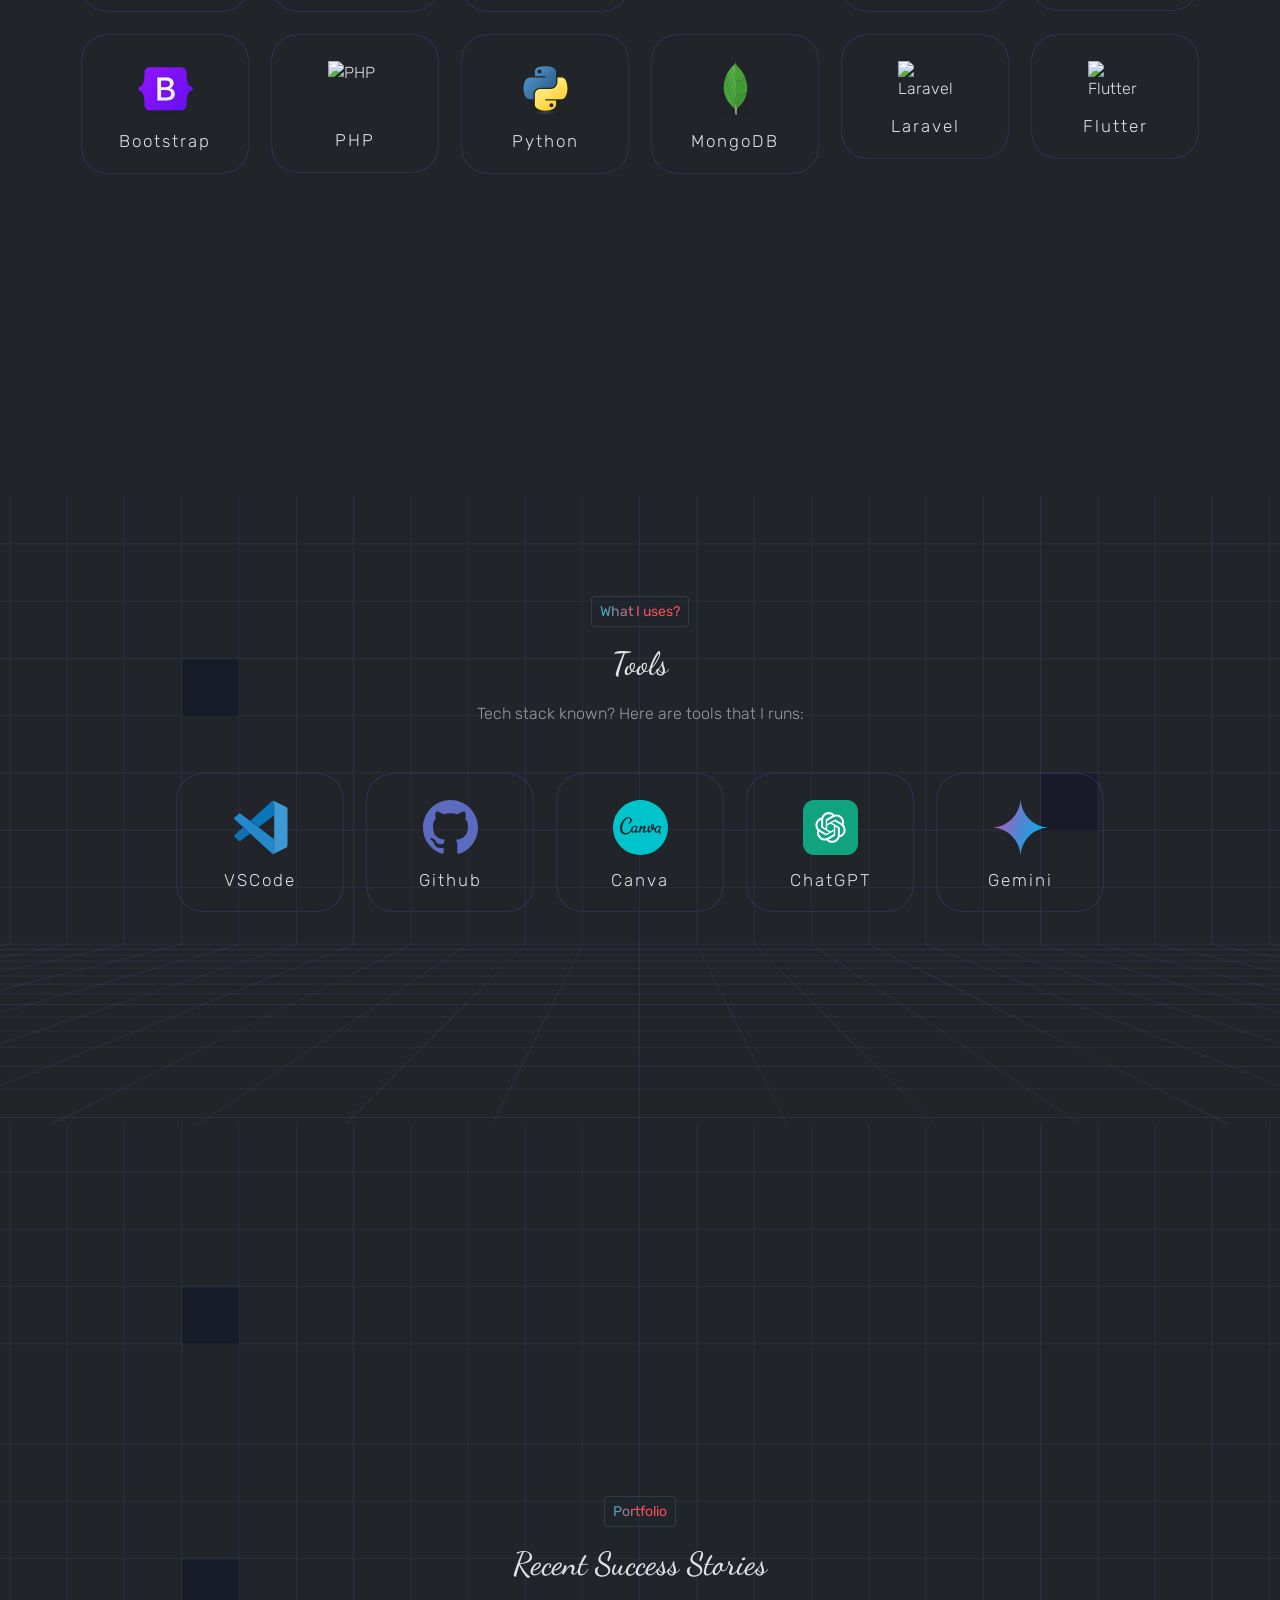
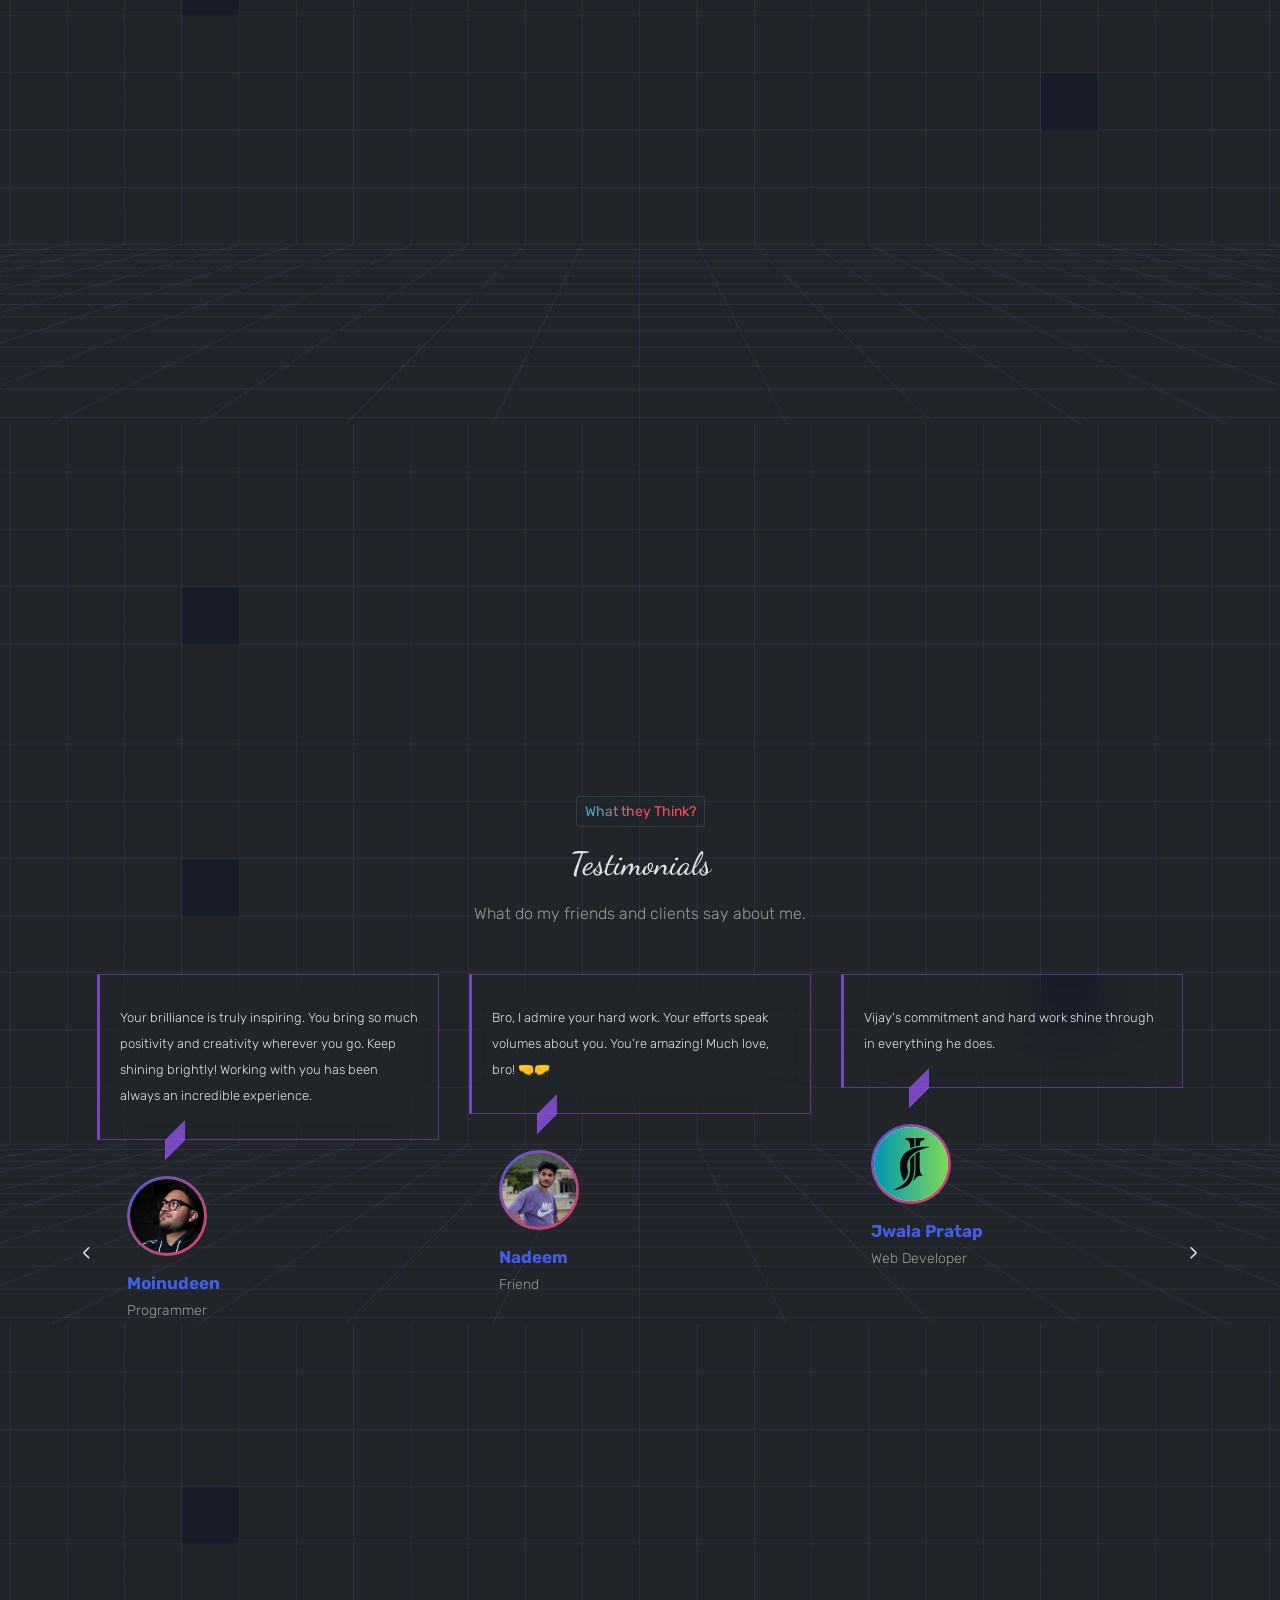
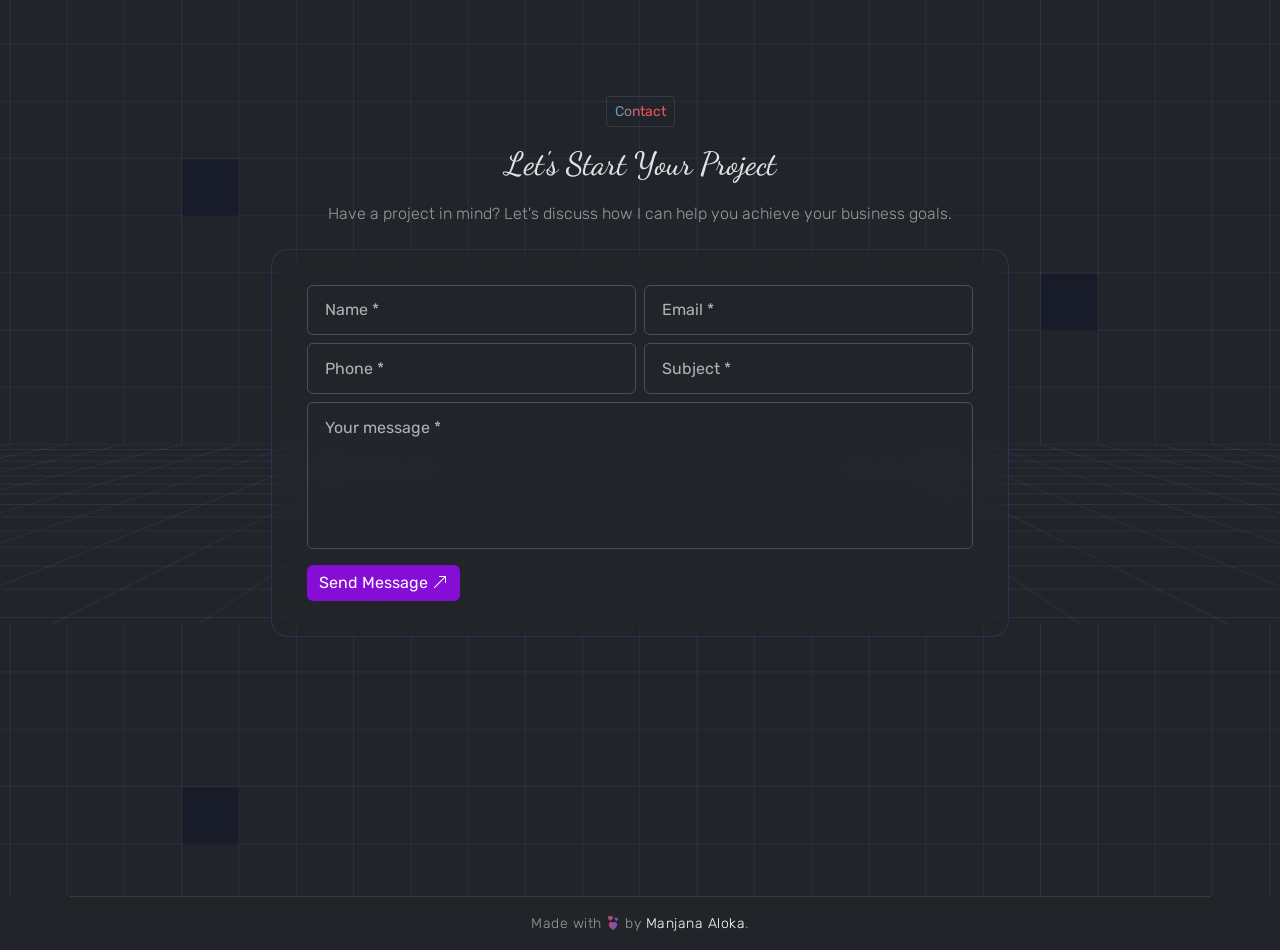
==== commit e1a60b81: "asd" ====
--- a/index.html
+++ b/index.html
@@ -531,6 +531,129 @@
                         </div>
                     </div>
                 </div>
+
+                <div class="project-item p-3">
+                    <div class="card project-card">
+                        <div class="card-body ">
+                            <div class="d-flex align-items-center">
+                                <div class="col-2">
+                                    <i class="bi bi-cart fs-1 text-white"></i>
+                                </div>
+                                <div class="col-7 p-0">
+                                    <span class="card-title title">E-Commerce Cloth Store</span>
+                                    <p class="stacks m-0">Wordpress, WooCommerce</p>
+                                </div>
+                                <div class="col-3 align-middle">
+                                    <a href="http://amodalife.com/" class="btn btn-sm primary-bg-btn rounded-5"
+                                        target="_blank">Visit <i class="bi bi-arrow-up-right-circle-fill"></i></a>
+                                </div>
+                            </div>
+                        </div>
+                        <div class="description-container">
+                            <p class="description">E-commerce website for selling clothes. </p>
+                        </div>
+                        <div class="banner-container">
+                            <div class="overlay">
+                                <a href="http://amodalife.com/" class="btn" target="_blank"><i
+                                        class="bi bi-arrow-up-right-circle-fill"></i></a>
+                            </div>
+                            <img src="assets/images/projects/4.webp" class="card-img-top banner" alt="HR System Banner">
+                        </div>
+                    </div>
+                </div>
+
+                <div class="project-item p-3">
+                    <div class="card project-card">
+                        <div class="card-body ">
+                            <div class="d-flex align-items-center">
+                                <div class="col-2">
+                                    <i class="bi bi-briefcase-fill fs-1 text-white"></i>
+                                </div>
+                                <div class="col-7 p-0">
+                                    <span class="card-title title">Recruitment Agency Website</span>
+                                    <p class="stacks m-0">PHP, MySQL, HTML, CSS, JS</p>
+                                </div>
+                                <div class="col-3 align-middle">
+                                    <a href="https://excellentrecruitments.com"
+                                        class="btn btn-sm primary-bg-btn rounded-5" target="_blank">Visit <i
+                                            class="bi bi-arrow-up-right-circle-fill"></i></a>
+                                </div>
+                            </div>
+                        </div>
+                        <div class="description-container">
+                            <p class="description">Recruitment agency website for job seekers and employers. </p>
+                        </div>
+                        <div class="banner-container">
+                            <div class="overlay">
+                                <a href="https://excellentrecruitments.com" class="btn" target="_blank"><i
+                                        class="bi bi-arrow-up-right-circle-fill"></i></a>
+                            </div>
+                            <img src="assets/images/projects/5.webp" class="card-img-top banner" alt="HR System Banner">
+                        </div>
+                    </div>
+                </div>
+
+                <div class="project-item p-3">
+                    <div class="card project-card">
+                        <div class="card-body ">
+                            <div class="d-flex align-items-center">
+                                <div class="col-2">
+                                    <i class="bi bi-airplane-engines-fill fs-1 text-white"></i>
+                                </div>
+                                <div class="col-7 p-0">
+                                    <span class="card-title title">Trade Mission UAE</span>
+                                    <p class="stacks m-0">PHP, MySQL, HTML, CSS, JS</p>
+                                </div>
+                                <div class="col-3 align-middle">
+                                    <a href="https://www.trademissionuae.com"
+                                        class="btn btn-sm primary-bg-btn rounded-5" target="_blank">Visit <i
+                                            class="bi bi-arrow-up-right-circle-fill"></i></a>
+                                </div>
+                            </div>
+                        </div>
+                        <div class="description-container">
+                            <p class="description">Trade Mission UAE website for job seekers and employers. </p>
+                        </div>
+                        <div class="banner-container">
+                            <div class="overlay">
+                                <a href="https://www.trademissionuae.com/" class="btn" target="_blank"><i
+                                        class="bi bi-arrow-up-right-circle-fill"></i></a>
+                            </div>
+                            <img src="assets/images/projects/6.webp" class="card-img-top banner" alt="HR System Banner">
+                        </div>
+                    </div>
+                </div>
+
+
+                <div class="project-item p-3">
+                    <div class="card project-card">
+                        <div class="card-body ">
+                            <div class="d-flex align-items-center">
+                                <div class="col-2">
+                                    <i class="bi bi-airplane-engines-fill fs-1 text-white"></i>
+                                </div>
+                                <div class="col-7 p-0">
+                                    <span class="card-title title">Migration Website</span>
+                                    <p class="stacks m-0">PHP, MySQL, HTML, CSS, JS</p>
+                                </div>
+                                <div class="col-3 align-middle">
+                                    <a href="https://thecbiglobal.com/" class="btn btn-sm primary-bg-btn rounded-5"
+                                        target="_blank">Visit <i class="bi bi-arrow-up-right-circle-fill"></i></a>
+                                </div>
+                            </div>
+                        </div>
+                        <div class="description-container">
+                            <p class="description">Trade Mission UAE website for job seekers and employers. </p>
+                        </div>
+                        <div class="banner-container">
+                            <div class="overlay">
+                                <a href="https://thecbiglobal.com/" class="btn" target="_blank"><i
+                                        class="bi bi-arrow-up-right-circle-fill"></i></a>
+                            </div>
+                            <img src="assets/images/projects/7.webp" class="card-img-top banner" alt="HR System Banner">
+                        </div>
+                    </div>
+                </div>
             </div>
         </div>
     </section>
@@ -607,7 +730,7 @@
     </section>
 
     <!-- Blogs -->
-    <section id="blogs">
+    <!-- <section id="blogs">
         <div class="container">
             <h6 class="text-center"><span class="btn btn-sm theme-button theme-text">Do I Write?</span></h6>
             <h2 class="section-heading text-center">My Blogs</h2>
@@ -681,7 +804,7 @@
                 </div>
             </div>
         </div>
-    </section>
+    </section> -->
 
     <!-- Contact -->
     <section id="contact">
@@ -756,7 +879,7 @@
     </button>
 
     <!-- JavaScript -->
-     <script src="assets/js/ajax.js" defer></script>
+    <script src="assets/js/ajax.js" defer></script>
     <script src="assets/js/aos.js" defer></script>
     <script src="assets/js/jquery-3.7.1.min.js" defer></script>
     <script src="assets/js/owl.carousel.min.js" defer></script>
